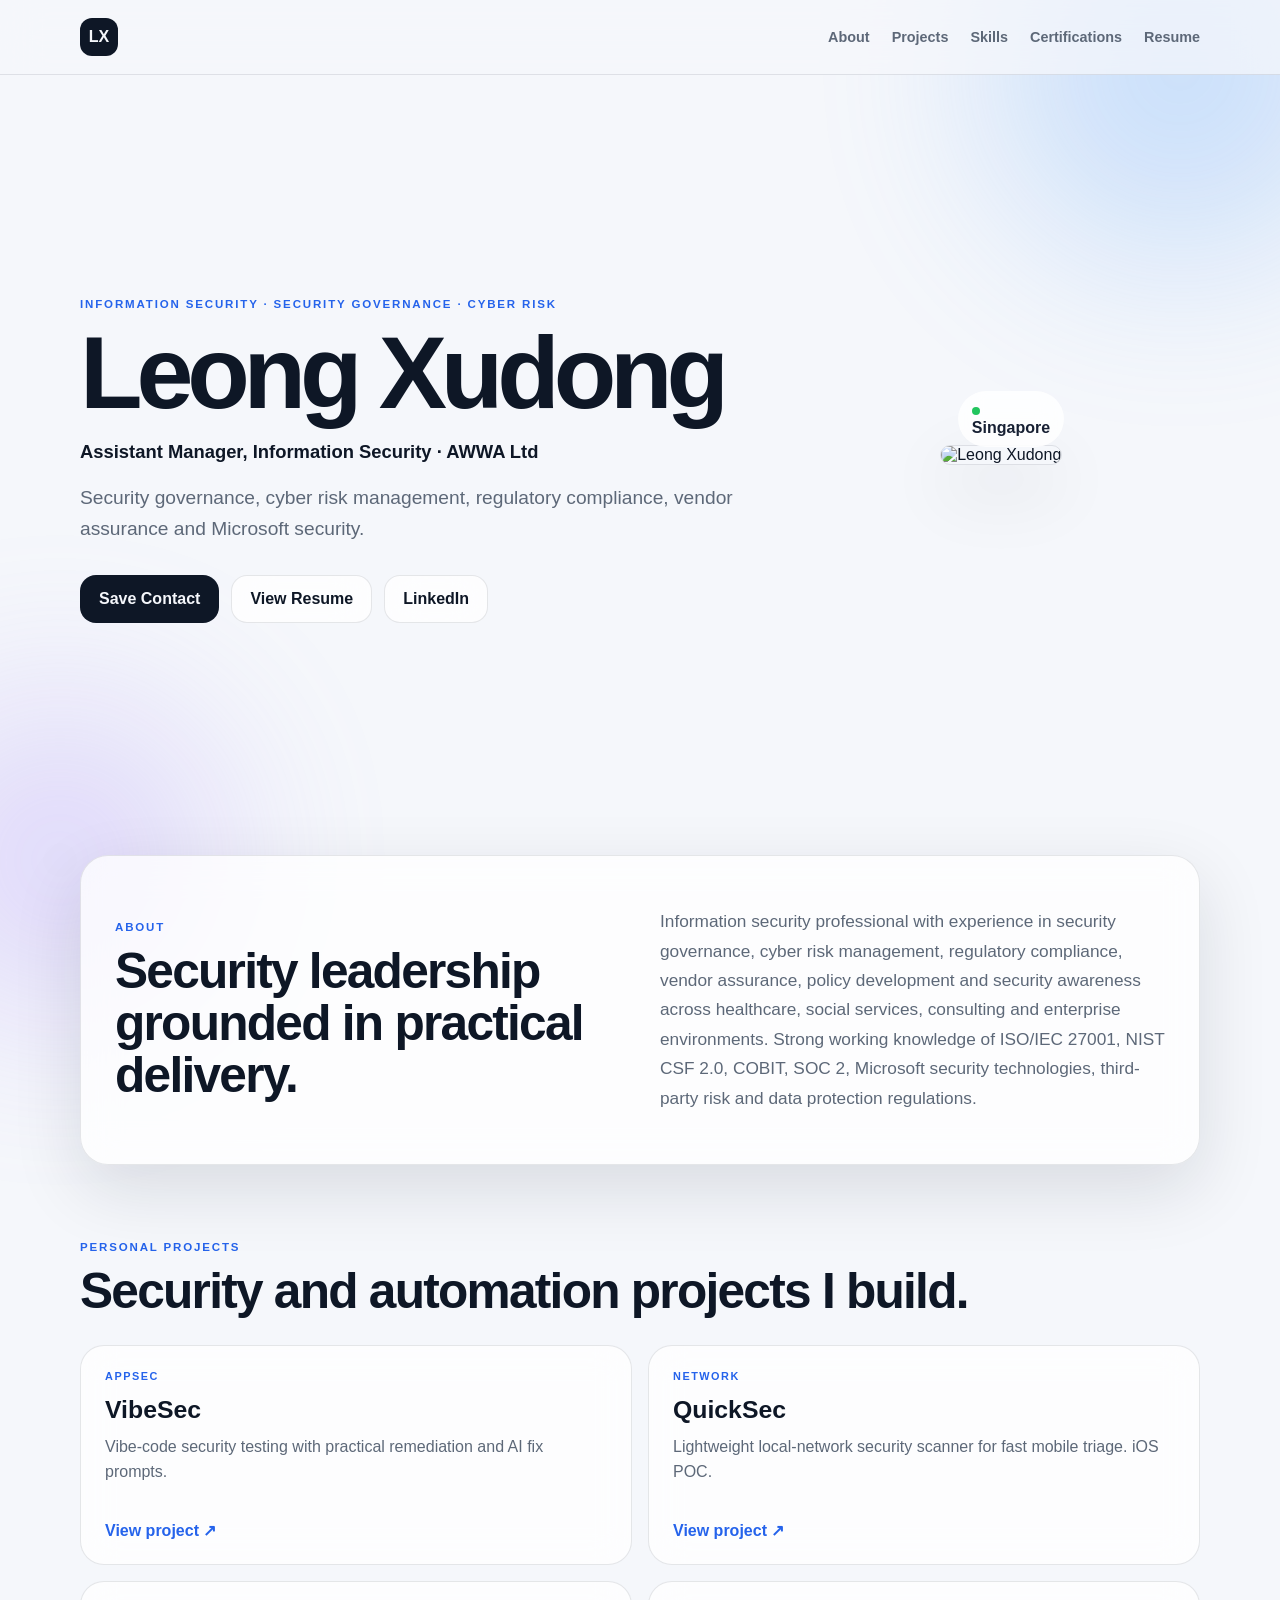
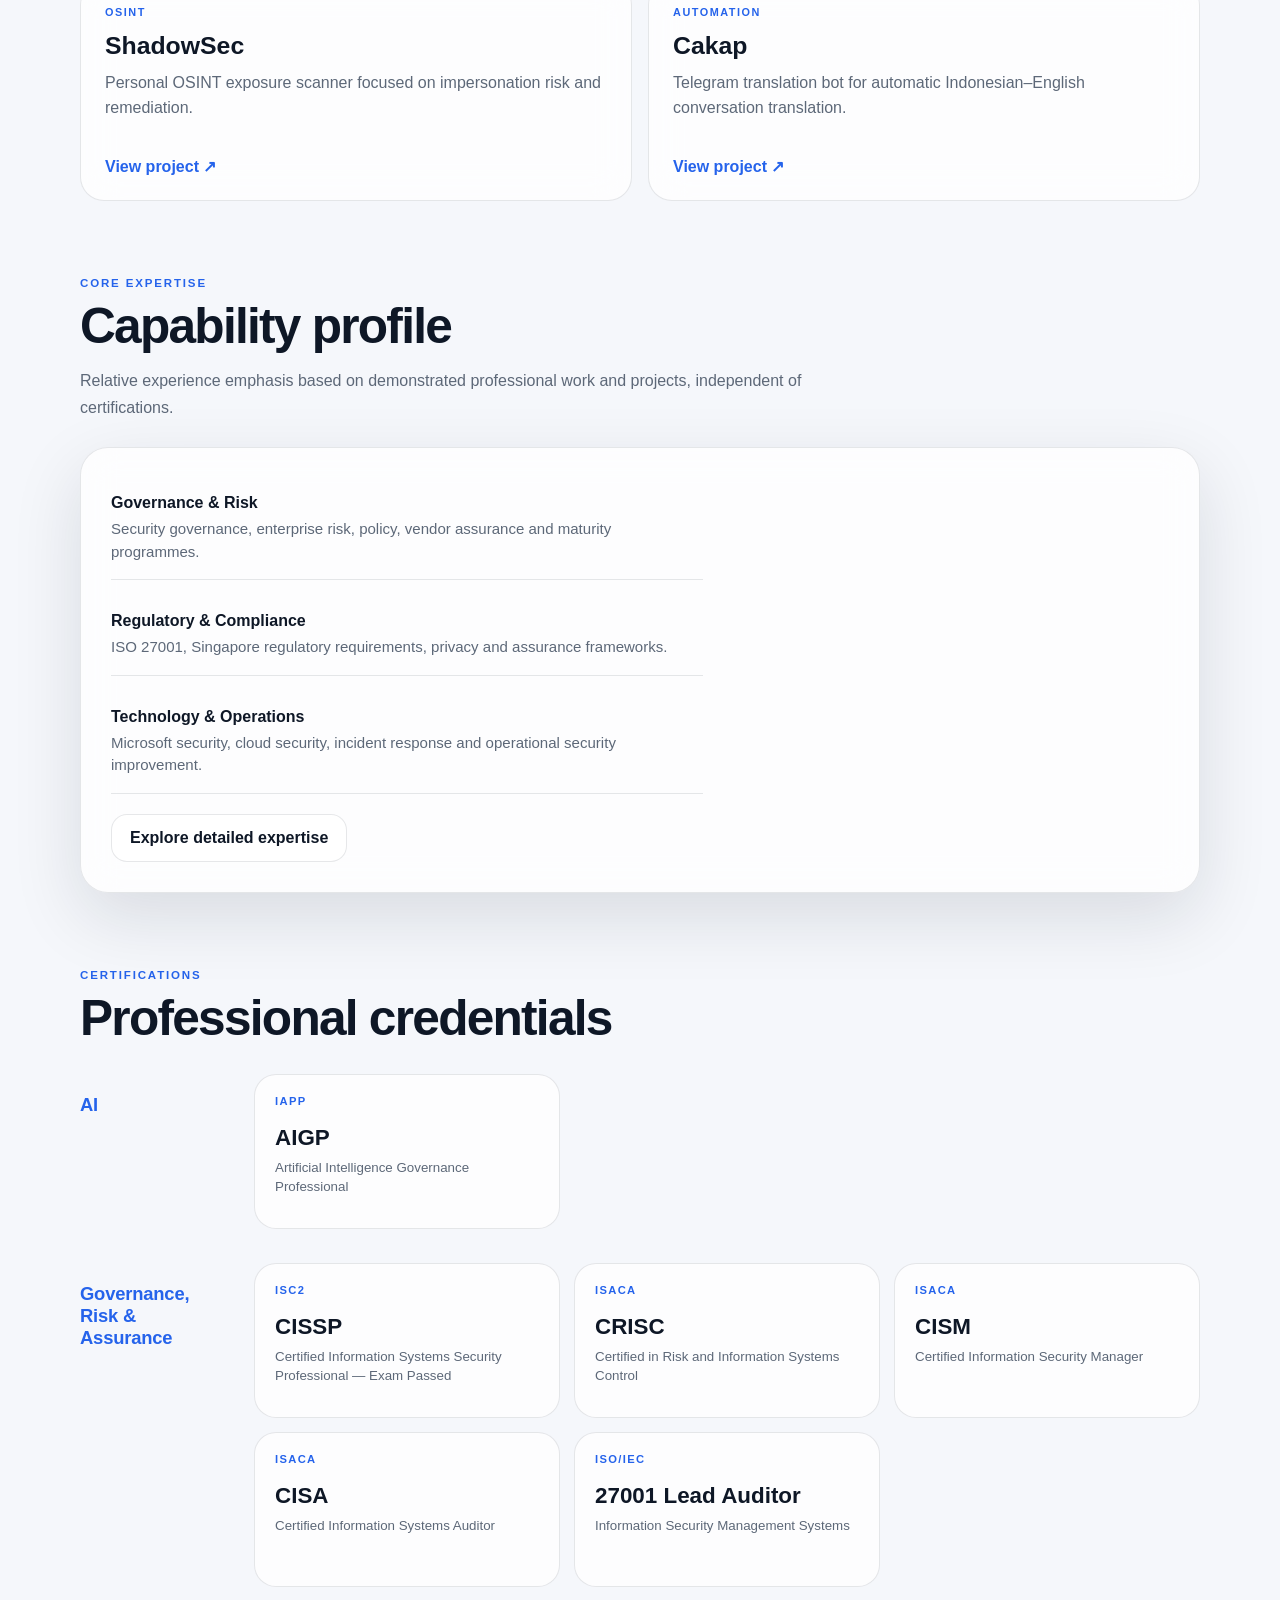
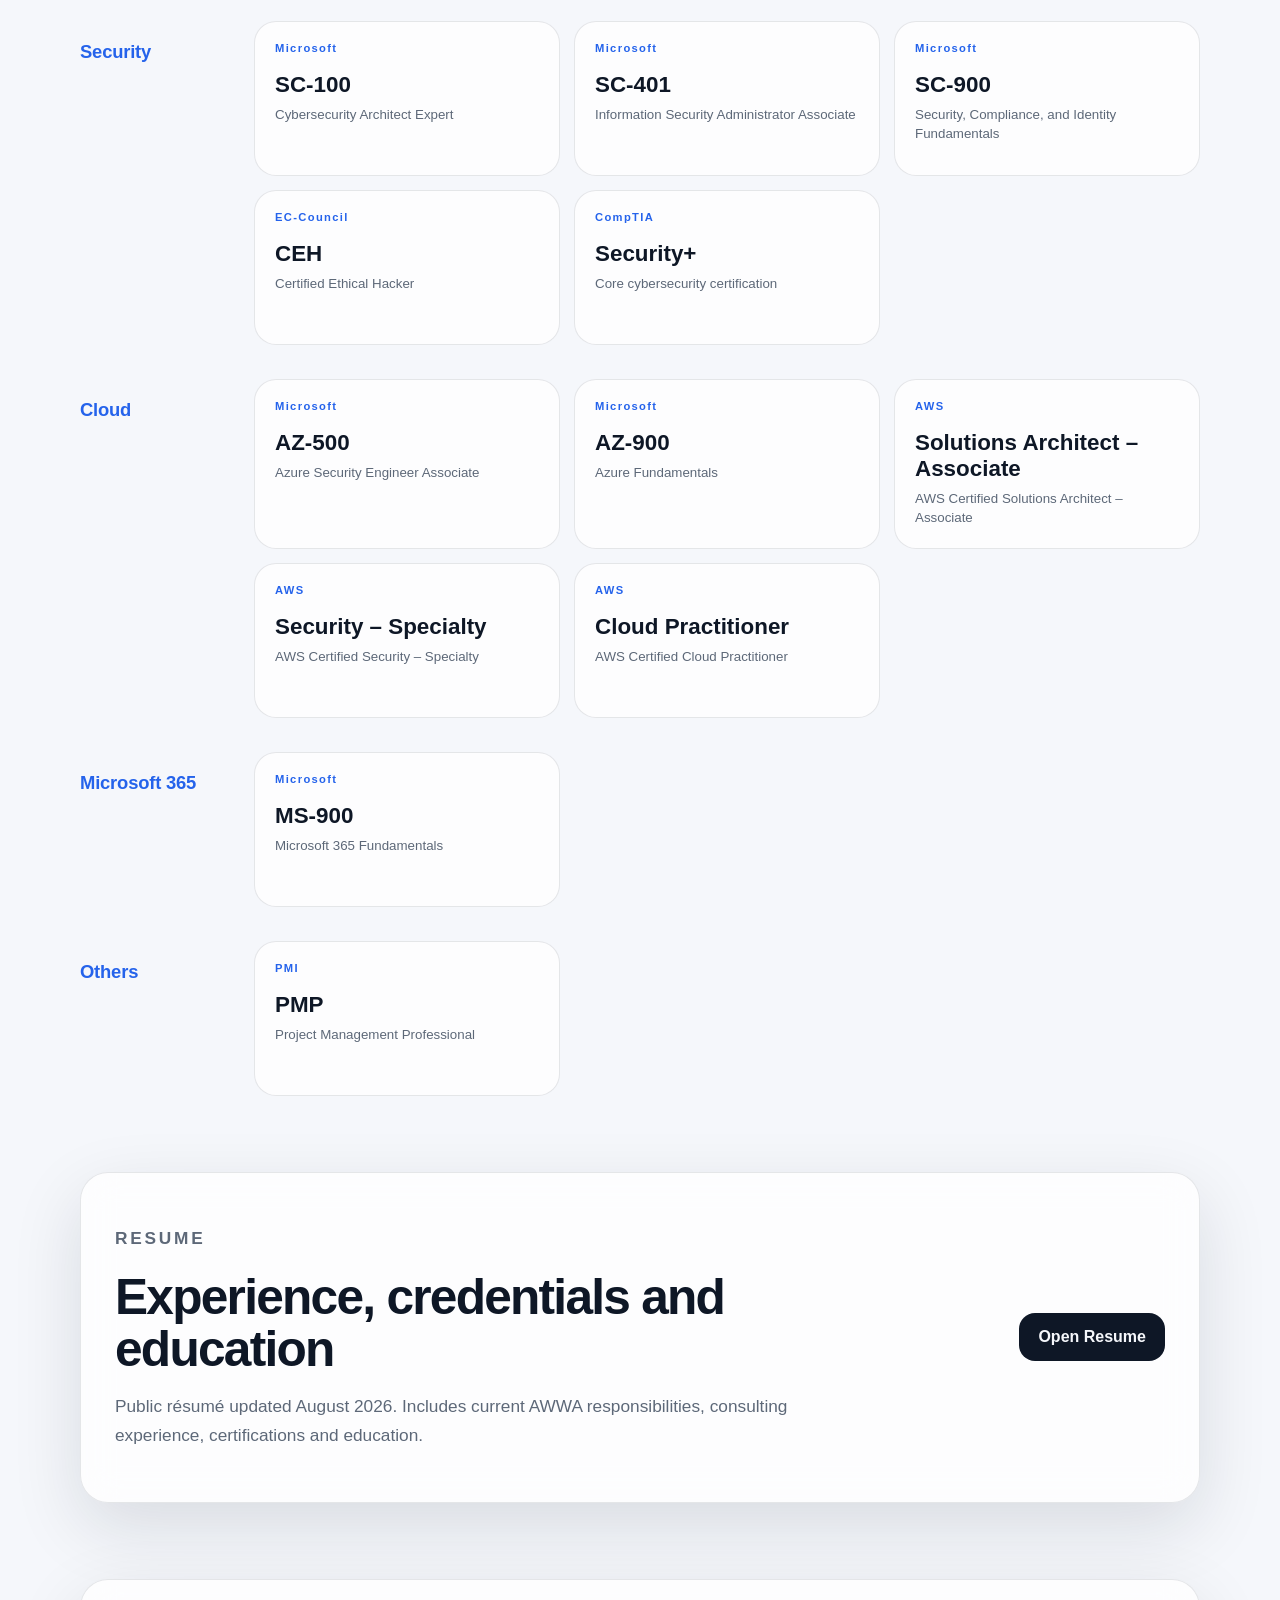
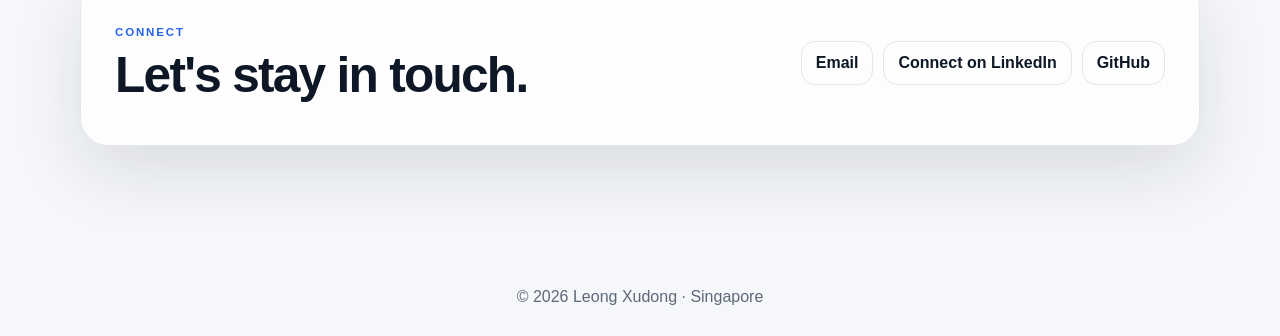
==== index.html @ 13e37d4b "Add CISSP exam passed to portfolio credentials" ====
<!doctype html>
<html lang="en">
<head>
  <meta charset="utf-8">
  <meta name="viewport" content="width=device-width, initial-scale=1">
  <meta name="description" content="Leong Xudong — Information Security, Security Governance, Cyber Risk and Regulatory Compliance.">
  <meta name="theme-color" content="#0b1220">
  <title>Leong Xudong | Information Security</title>
  <link rel="stylesheet" href="style.css">
</head>
<body>
  <div class="ambient one"></div><div class="ambient two"></div>
  <header class="topbar"><a class="brand" href="#top">LX</a><nav><a href="#about">About</a><a href="#projects">Projects</a><a href="#skills">Skills</a><a href="#certifications">Certifications</a><a href="#resume">Resume</a></nav></header>
  <main id="top">
    <section class="hero reveal"><div class="hero-copy"><p class="kicker">INFORMATION SECURITY · SECURITY GOVERNANCE · CYBER RISK</p><h1>Leong Xudong</h1><p class="role">Assistant Manager, Information Security · AWWA Ltd</p><p class="lead">Security governance, cyber risk management, regulatory compliance, vendor assurance and Microsoft security.</p><div class="actions"><a class="button primary" href="Xudong-Leong.vcf" download>Save Contact</a><a class="button" href="resume.html">View Resume</a><a class="button" href="https://www.linkedin.com/in/leong-xudong-a3047a219" target="_blank" rel="noopener">LinkedIn</a></div></div><div class="portrait-wrap"><img class="portrait" src="https://avatars.githubusercontent.com/u/53284782?v=4" alt="Leong Xudong"><div class="status"><span></span> Singapore</div></div></section>
    <section id="about" class="panel reveal"><div><p class="section-label">ABOUT</p><h2>Security leadership grounded in practical delivery.</h2></div><p>Information security professional with experience in security governance, cyber risk management, regulatory compliance, vendor assurance, policy development and security awareness across healthcare, social services, consulting and enterprise environments. Strong working knowledge of ISO/IEC 27001, NIST CSF 2.0, COBIT, SOC 2, Microsoft security technologies, third-party risk and data protection regulations.</p></section>
    <section id="projects" class="reveal"><p class="section-label">PERSONAL PROJECTS</p><h2>Security and automation projects I build.</h2><div class="project-grid"><a class="project-card" href="https://github.com/leongxudong/VibeSec" target="_blank" rel="noopener"><span class="project-tag">APPSEC</span><strong>VibeSec</strong><p>Vibe-code security testing with practical remediation and AI fix prompts.</p><span class="project-link">View project ↗</span></a><a class="project-card" href="https://github.com/leongxudong/QuickSec" target="_blank" rel="noopener"><span class="project-tag">NETWORK</span><strong>QuickSec</strong><p>Lightweight local-network security scanner for fast mobile triage. iOS POC.</p><span class="project-link">View project ↗</span></a><a class="project-card" href="https://github.com/leongxudong/ShadowSec" target="_blank" rel="noopener"><span class="project-tag">OSINT</span><strong>ShadowSec</strong><p>Personal OSINT exposure scanner focused on impersonation risk and remediation.</p><span class="project-link">View project ↗</span></a><a class="project-card" href="https://github.com/leongxudong/Cakap" target="_blank" rel="noopener"><span class="project-tag">AUTOMATION</span><strong>Cakap</strong><p>Telegram translation bot for automatic Indonesian–English conversation translation.</p><span class="project-link">View project ↗</span></a></div></section>
    <section id="skills" class="reveal skills-section"><p class="section-label">CORE EXPERTISE</p><h2>Capability profile</h2><p class="skills-note">Relative experience emphasis based on demonstrated professional work and projects, independent of certifications.</p><div class="radar-card"><div class="radar-summary"><div><strong>Governance &amp; Risk</strong><span>Security governance, enterprise risk, policy, vendor assurance and maturity programmes.</span></div><div><strong>Regulatory &amp; Compliance</strong><span>ISO 27001, Singapore regulatory requirements, privacy and assurance frameworks.</span></div><div><strong>Technology &amp; Operations</strong><span>Microsoft security, cloud security, incident response and operational security improvement.</span></div><a class="button" href="expertise.html">Explore detailed expertise</a></div></div></section>
    <section id="certifications" class="reveal"><p class="section-label">CERTIFICATIONS</p><h2>Professional credentials</h2><div class="cert-groups">
      <section class="cert-group"><h3>AI</h3><div class="cert-grid"><article><span class="issuer">IAPP</span><strong>AIGP</strong><small>Artificial Intelligence Governance Professional</small></article></div></section>
      <section class="cert-group"><h3>Governance, Risk &amp; Assurance</h3><div class="cert-grid"><article><span class="issuer">ISC2</span><strong>CISSP</strong><small>Certified Information Systems Security Professional — Exam Passed</small></article><article><span class="issuer">ISACA</span><strong>CRISC</strong><small>Certified in Risk and Information Systems Control</small></article><article><span class="issuer">ISACA</span><strong>CISM</strong><small>Certified Information Security Manager</small></article><article><span class="issuer">ISACA</span><strong>CISA</strong><small>Certified Information Systems Auditor</small></article><article><span class="issuer">ISO/IEC</span><strong>27001 Lead Auditor</strong><small>Information Security Management Systems</small></article></div></section>
      <section class="cert-group"><h3>Security</h3><div class="cert-grid"><article><span class="issuer">Microsoft</span><strong>SC-100</strong><small>Cybersecurity Architect Expert</small></article><article><span class="issuer">Microsoft</span><strong>SC-401</strong><small>Information Security Administrator Associate</small></article><article><span class="issuer">Microsoft</span><strong>SC-900</strong><small>Security, Compliance, and Identity Fundamentals</small></article><article><span class="issuer">EC-Council</span><strong>CEH</strong><small>Certified Ethical Hacker</small></article><article><span class="issuer">CompTIA</span><strong>Security+</strong><small>Core cybersecurity certification</small></article></div></section>
      <section class="cert-group"><h3>Cloud</h3><div class="cert-grid"><article><span class="issuer">Microsoft</span><strong>AZ-500</strong><small>Azure Security Engineer Associate</small></article><article><span class="issuer">Microsoft</span><strong>AZ-900</strong><small>Azure Fundamentals</small></article><article><span class="issuer">AWS</span><strong>Solutions Architect – Associate</strong><small>AWS Certified Solutions Architect – Associate</small></article><article><span class="issuer">AWS</span><strong>Security – Specialty</strong><small>AWS Certified Security – Specialty</small></article><article><span class="issuer">AWS</span><strong>Cloud Practitioner</strong><small>AWS Certified Cloud Practitioner</small></article></div></section>
      <section class="cert-group"><h3>Microsoft 365</h3><div class="cert-grid"><article><span class="issuer">Microsoft</span><strong>MS-900</strong><small>Microsoft 365 Fundamentals</small></article></div></section><section class="cert-group"><h3>Others</h3><div class="cert-grid"><article><span class="issuer">PMI</span><strong>PMP</strong><small>Project Management Professional</small></article></div></section>
    </div></section>
    <section id="resume" class="resume-card reveal"><div><p class="section-label">RESUME</p><h2>Experience, credentials and education</h2><p>Public résumé updated August 2026. Includes current AWWA responsibilities, consulting experience, certifications and education.</p></div><a class="button primary" href="resume.html">Open Resume</a></section>
    <section class="contact-strip reveal"><div><p class="section-label">CONNECT</p><h2>Let's stay in touch.</h2></div><div class="socials"><a href="mailto:leongxudong@outlook.com">Email</a><a href="https://www.linkedin.com/in/leong-xudong-a3047a219" target="_blank" rel="noopener">Connect on LinkedIn</a><a href="https://github.com/leongxudong" target="_blank" rel="noopener">GitHub</a></div></section>
  </main><footer>© 2026 Leong Xudong · Singapore</footer><script>const observer=new IntersectionObserver(entries=>entries.forEach(entry=>{if(entry.isIntersecting)entry.target.classList.add('show')}),{threshold:.12});document.querySelectorAll('.reveal').forEach(element=>observer.observe(element));</script>
</body></html>
---- style.css ----
*{box-sizing:border-box}html{scroll-behavior:smooth}
:root{--bg:#f5f7fb;--surface:rgba(255,255,255,.76);--text:#0e1726;--muted:#5d6878;--line:rgba(15,23,42,.1);--accent:#2563eb;--shadow:0 24px 70px rgba(15,23,42,.12);font-family:-apple-system,BlinkMacSystemFont,"SF Pro Display","Segoe UI",sans-serif}
@media(prefers-color-scheme:dark){:root{--bg:#080d16;--surface:rgba(17,24,39,.72);--text:#f8fafc;--muted:#a7b0bf;--line:rgba(255,255,255,.1);--accent:#60a5fa;--shadow:0 24px 70px rgba(0,0,0,.35)}}
body{margin:0;background:var(--bg);color:var(--text);overflow-x:hidden}.ambient{position:fixed;border-radius:50%;filter:blur(90px);opacity:.28;z-index:-1}.one{width:380px;height:380px;background:#60a5fa;top:-120px;right:-90px}.two{width:320px;height:320px;background:#a78bfa;bottom:-120px;left:-100px}
.topbar{position:sticky;top:0;z-index:10;display:flex;justify-content:space-between;align-items:center;padding:18px max(24px,calc((100vw - 1120px)/2));backdrop-filter:blur(20px);background:color-mix(in srgb,var(--bg) 72%,transparent);border-bottom:1px solid var(--line)}.brand{display:grid;place-items:center;width:38px;height:38px;border-radius:12px;background:var(--text);color:var(--bg);font-weight:800;text-decoration:none}.topbar nav{display:flex;gap:22px}.topbar nav a{color:var(--muted);text-decoration:none;font-size:.9rem;font-weight:650}
main{width:min(1120px,calc(100% - 36px));margin:auto;padding:56px 0 36px}.hero{min-height:72vh;display:grid;grid-template-columns:1.25fr .75fr;align-items:center;gap:60px}.kicker,.section-label{font-size:.72rem;letter-spacing:.16em;font-weight:800;color:var(--accent)}h1{font-size:clamp(3.4rem,8vw,7rem);line-height:.92;letter-spacing:-.06em;margin:16px 0 20px}h2{font-size:clamp(1.8rem,4vw,3.1rem);line-height:1.05;letter-spacing:-.035em;margin:10px 0}h3{font-size:1.15rem;letter-spacing:-.01em;margin:0}.role{font-size:1.15rem;font-weight:700}.lead{font-size:1.2rem;line-height:1.65;color:var(--muted);max-width:720px}.lead a{color:inherit;text-underline-offset:3px}
.actions{display:flex;flex-wrap:wrap;gap:12px;margin-top:30px}.button{display:inline-flex;align-items:center;justify-content:center;min-height:48px;padding:0 18px;border:1px solid var(--line);border-radius:16px;text-decoration:none;color:var(--text);font-weight:750;background:var(--surface);backdrop-filter:blur(18px);transition:.2s}.button:hover{transform:translateY(-2px);box-shadow:var(--shadow)}.button.primary{background:var(--text);color:var(--bg);border-color:transparent}
.portrait-wrap{position:relative;justify-self:center}.portrait{width:min(340px,70vw);aspect-ratio:1;border-radius:34px;object-fit:cover;box-shadow:var(--shadow);border:1px solid var(--line)}.status{position:absolute;left:18px;bottom:18px;padding:10px 14px;border-radius:999px;background:rgba(255,255,255,.82);color:#172033;font-weight:700;backdrop-filter:blur(12px)}.status span{display:inline-block;width:8px;height:8px;background:#22c55e;border-radius:50%;margin-right:7px}
.panel,.resume-card,.contact-strip{margin:76px 0;padding:34px;border:1px solid var(--line);border-radius:28px;background:var(--surface);backdrop-filter:blur(18px);box-shadow:var(--shadow)}.panel{display:grid;grid-template-columns:1fr 1fr;gap:40px;align-items:center}.panel>p,.resume-card p{color:var(--muted);font-size:1.08rem;line-height:1.7}.chips{display:flex;flex-wrap:wrap;gap:10px;margin-top:22px}.chips span,.chips a{padding:10px 14px;border:1px solid var(--line);border-radius:999px;background:var(--surface);font-weight:650}.chips a{color:var(--text);text-decoration:none;transition:.2s}.chips a:hover{transform:translateY(-2px);box-shadow:var(--shadow);border-color:color-mix(in srgb,var(--accent) 45%,var(--line))}
.project-grid{display:grid;grid-template-columns:repeat(2,minmax(0,1fr));gap:16px;margin:28px 0 76px}.project-card{display:flex;flex-direction:column;min-height:220px;padding:24px;border:1px solid var(--line);border-radius:24px;background:var(--surface);backdrop-filter:blur(18px);color:var(--text);text-decoration:none;transition:.2s}.project-card:hover{transform:translateY(-4px);box-shadow:var(--shadow);border-color:color-mix(in srgb,var(--accent) 45%,var(--line))}.project-card strong{font-size:1.55rem;margin-top:14px}.project-card p{color:var(--muted);line-height:1.6;margin:10px 0 22px}.project-tag{font-size:.68rem;letter-spacing:.14em;color:var(--accent);font-weight:800}.project-link{margin-top:auto;font-weight:750;color:var(--accent)}
.skills-section{margin-bottom:76px}.skills-note{max-width:760px;color:var(--muted);line-height:1.65}.radar-card{display:grid;grid-template-columns:minmax(0,1.15fr) minmax(280px,.85fr);gap:28px;align-items:center;margin-top:26px;padding:30px;border:1px solid var(--line);border-radius:28px;background:var(--surface);backdrop-filter:blur(18px);box-shadow:var(--shadow)}.skills-radar{width:100%;max-width:620px;justify-self:center;overflow:visible}.radar-grid polygon,.radar-grid line{fill:none;stroke:var(--line);stroke-width:1.2}.radar-area{fill:color-mix(in srgb,var(--accent) 24%,transparent);stroke:var(--accent);stroke-width:3}.radar-points circle{fill:var(--accent);stroke:var(--bg);stroke-width:2}.radar-labels text{fill:var(--text);font-size:13px;font-weight:750}.radar-summary{display:grid;gap:16px}.radar-summary>div{padding:16px 0;border-bottom:1px solid var(--line)}.radar-summary strong{display:block;font-size:1rem;margin-bottom:6px}.radar-summary span{display:block;color:var(--muted);line-height:1.5;font-size:.94rem}.radar-summary .button{justify-self:start;margin-top:4px}
.cert-groups{display:grid;gap:34px;margin-top:30px}.cert-group{display:grid;grid-template-columns:150px 1fr;gap:24px;align-items:start}.cert-group h3{padding-top:20px;color:var(--accent)}.cert-grid{display:grid;grid-template-columns:repeat(3,minmax(0,1fr));gap:14px}.cert-grid article{padding:20px;border:1px solid var(--line);border-radius:22px;background:var(--surface);min-height:155px;transition:.2s}.cert-grid article:hover{transform:translateY(-3px);box-shadow:var(--shadow)}.issuer{display:block;font-size:.7rem;letter-spacing:.12em;color:var(--accent);font-weight:800;margin-bottom:18px}.cert-grid strong{display:block;font-size:1.4rem}.cert-grid small{display:block;margin-top:8px;color:var(--muted);line-height:1.4}.cert-groups.compact{gap:20px}.cert-groups.compact .cert-group{grid-template-columns:150px 1fr;align-items:center}.cert-groups.compact .cert-group h3{padding-top:0}.cert-groups.compact .chips{margin-top:0}.supporting-credentials{margin-top:28px;color:var(--muted);line-height:1.7}
.resume-card,.contact-strip{display:flex;justify-content:space-between;align-items:center;gap:28px}.resume-card>div{max-width:720px}.socials{display:flex;gap:10px;flex-wrap:wrap}.socials a{color:var(--text);text-decoration:none;font-weight:750;padding:12px 14px;border:1px solid var(--line);border-radius:14px}li{margin:.65rem 0;line-height:1.55;color:var(--muted)}footer{text-align:center;color:var(--muted);padding:30px}.reveal{opacity:0;transform:translateY(22px);transition:opacity .7s ease,transform .7s ease}.reveal.show{opacity:1;transform:none}
.resume-page{width:min(920px,calc(100% - 32px));padding:48px 0}.resume-header,.resume-section{display:block}.resume-header h1{font-size:clamp(3rem,8vw,5.5rem)}.resume-page>section:not(.panel){margin:76px 0}.resume-section h2:not(:first-of-type){margin-top:34px}
.expertise-page{width:min(900px,calc(100% - 32px))}.expertise-page .resume-header h1{font-size:clamp(3rem,7vw,5rem)}.expertise-card{scroll-margin-top:90px;margin:28px 0;padding:30px;border:1px solid var(--line);border-radius:24px;background:var(--surface);backdrop-filter:blur(18px)}.expertise-card h2{font-size:clamp(1.6rem,3vw,2.3rem)}.expertise-card p{color:var(--muted);line-height:1.7}.expertise-card a{color:var(--accent);font-weight:700;text-underline-offset:3px}
@media(max-width:820px){.topbar nav{display:none}.hero{grid-template-columns:1fr;min-height:auto;padding-top:20px}.portrait-wrap{order:-1}.portrait{width:190px;border-radius:50%}.panel{grid-template-columns:1fr}.project-grid{grid-template-columns:1fr}.radar-card{grid-template-columns:1fr;padding:20px}.radar-summary{grid-template-columns:1fr}.cert-group,.cert-groups.compact .cert-group{grid-template-columns:1fr;gap:12px}.cert-group h3{padding-top:0}.cert-grid{grid-template-columns:repeat(2,minmax(0,1fr))}.resume-card,.contact-strip{align-items:flex-start;flex-direction:column}}
@media(max-width:520px){main{width:min(100% - 24px,1120px);padding-top:30px}h1{font-size:3.4rem}.project-card{min-height:190px}.skills-radar{margin:0 -5%;width:110%}.radar-labels text{font-size:12px}.cert-grid{grid-template-columns:1fr}.panel,.resume-card,.contact-strip{padding:24px;margin:50px 0}.actions{display:grid}.button{width:100%}.resume-header .lead{font-size:1rem}.resume-page>section:not(.panel){margin:50px 0}.expertise-card{padding:22px}}
@media(prefers-reduced-motion:reduce){*{scroll-behavior:auto}.reveal{opacity:1;transform:none;transition:none}}
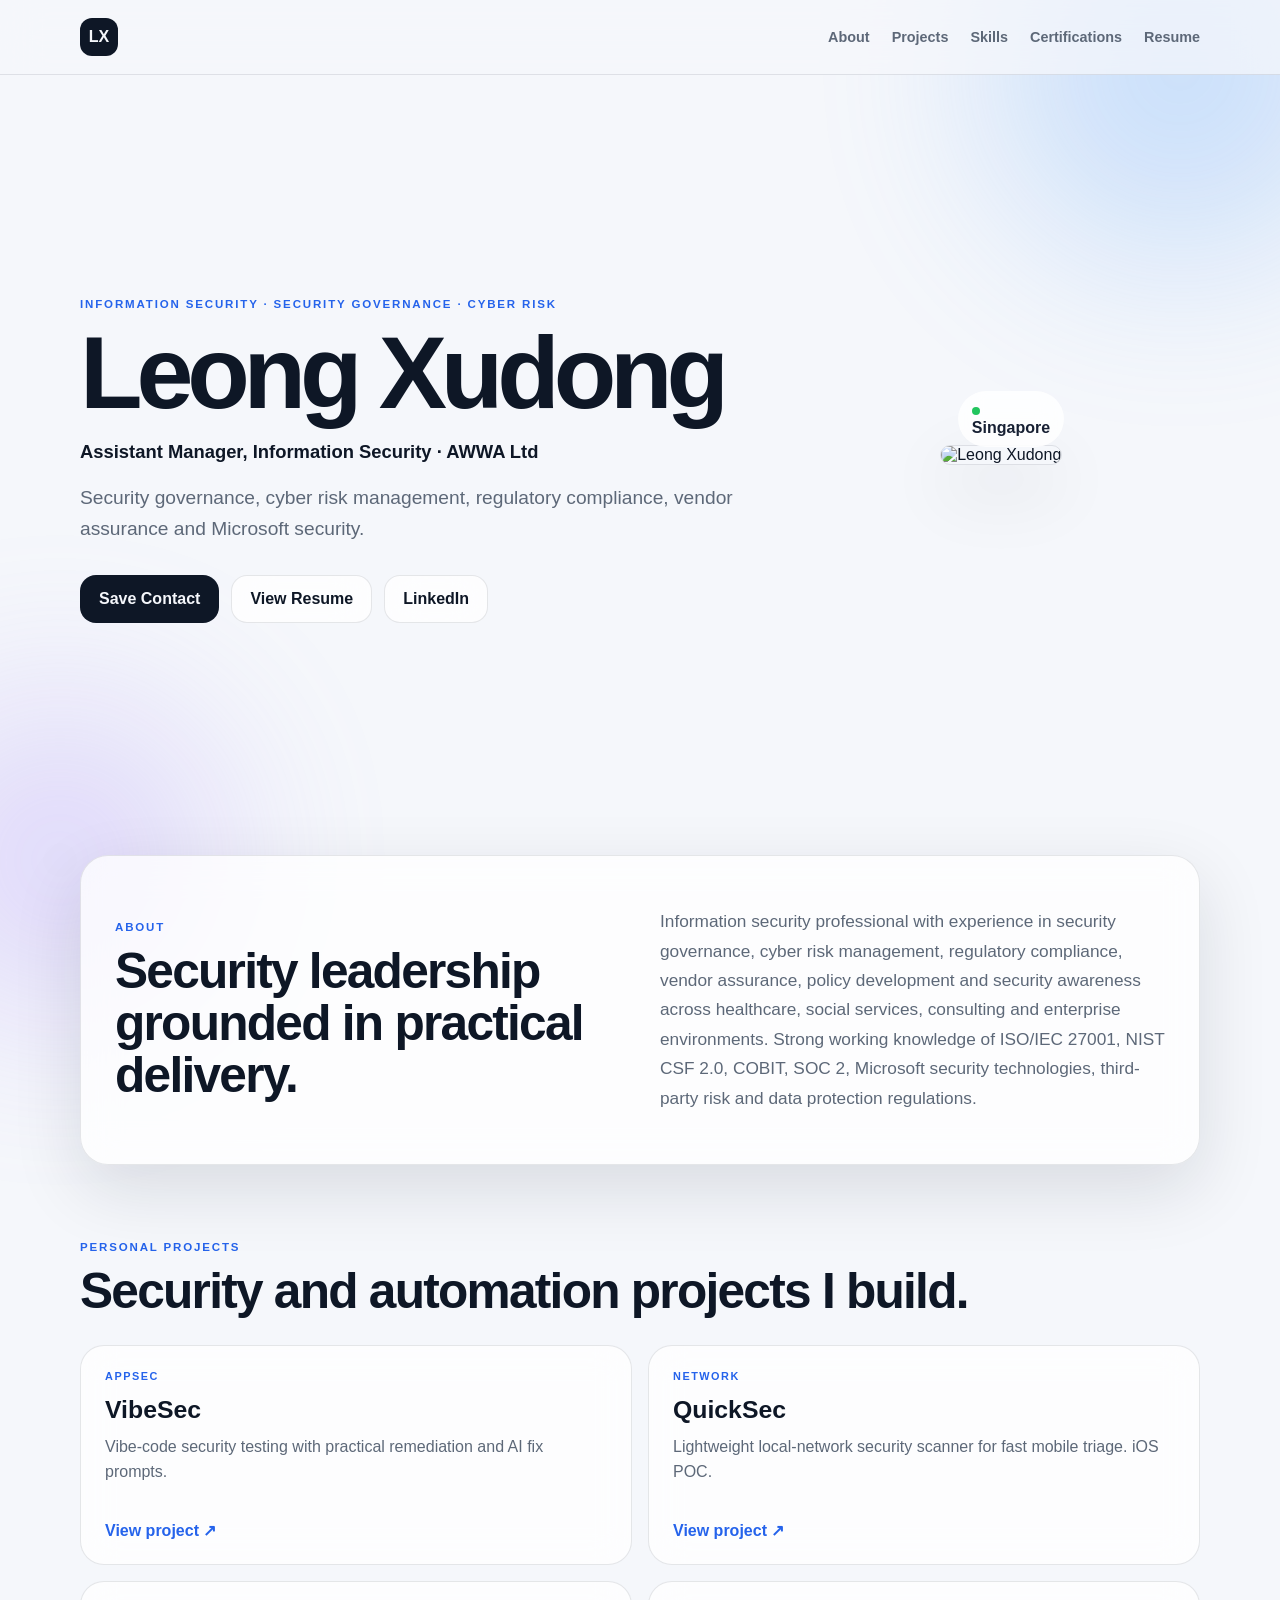
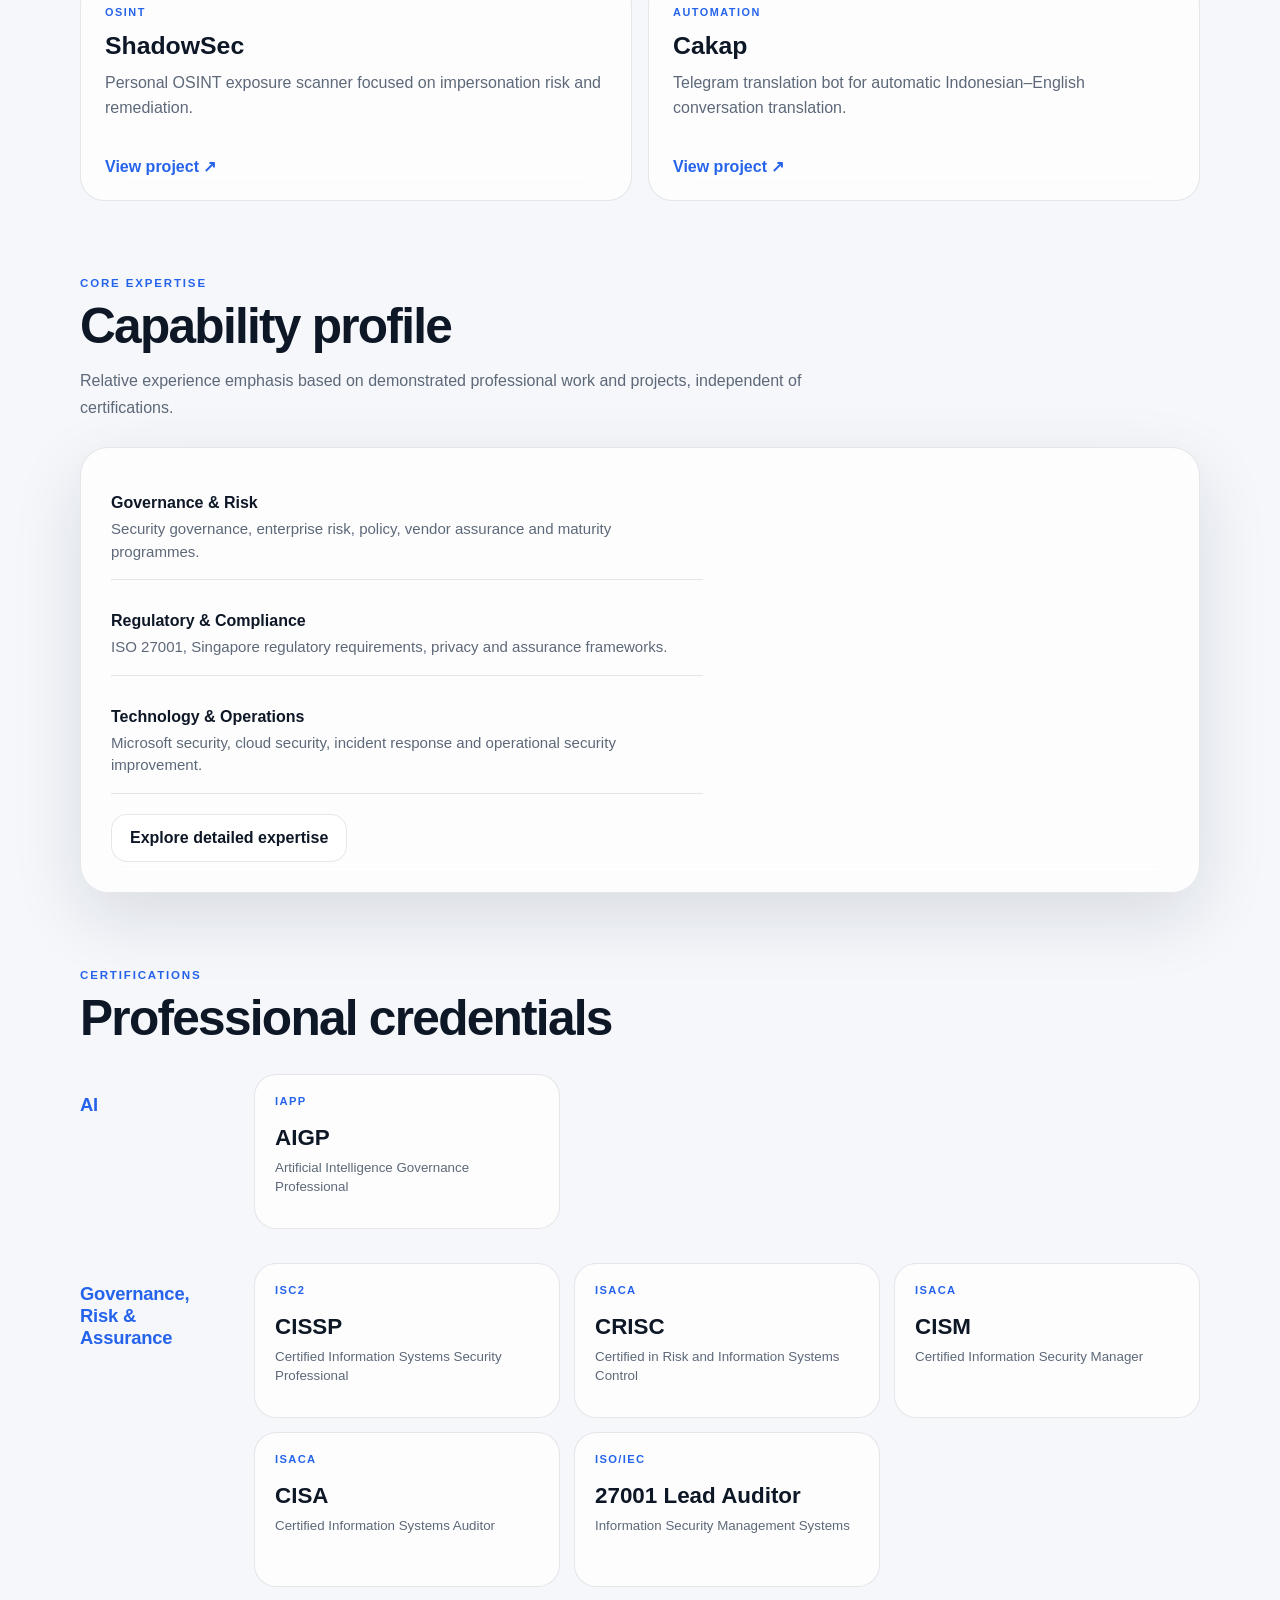
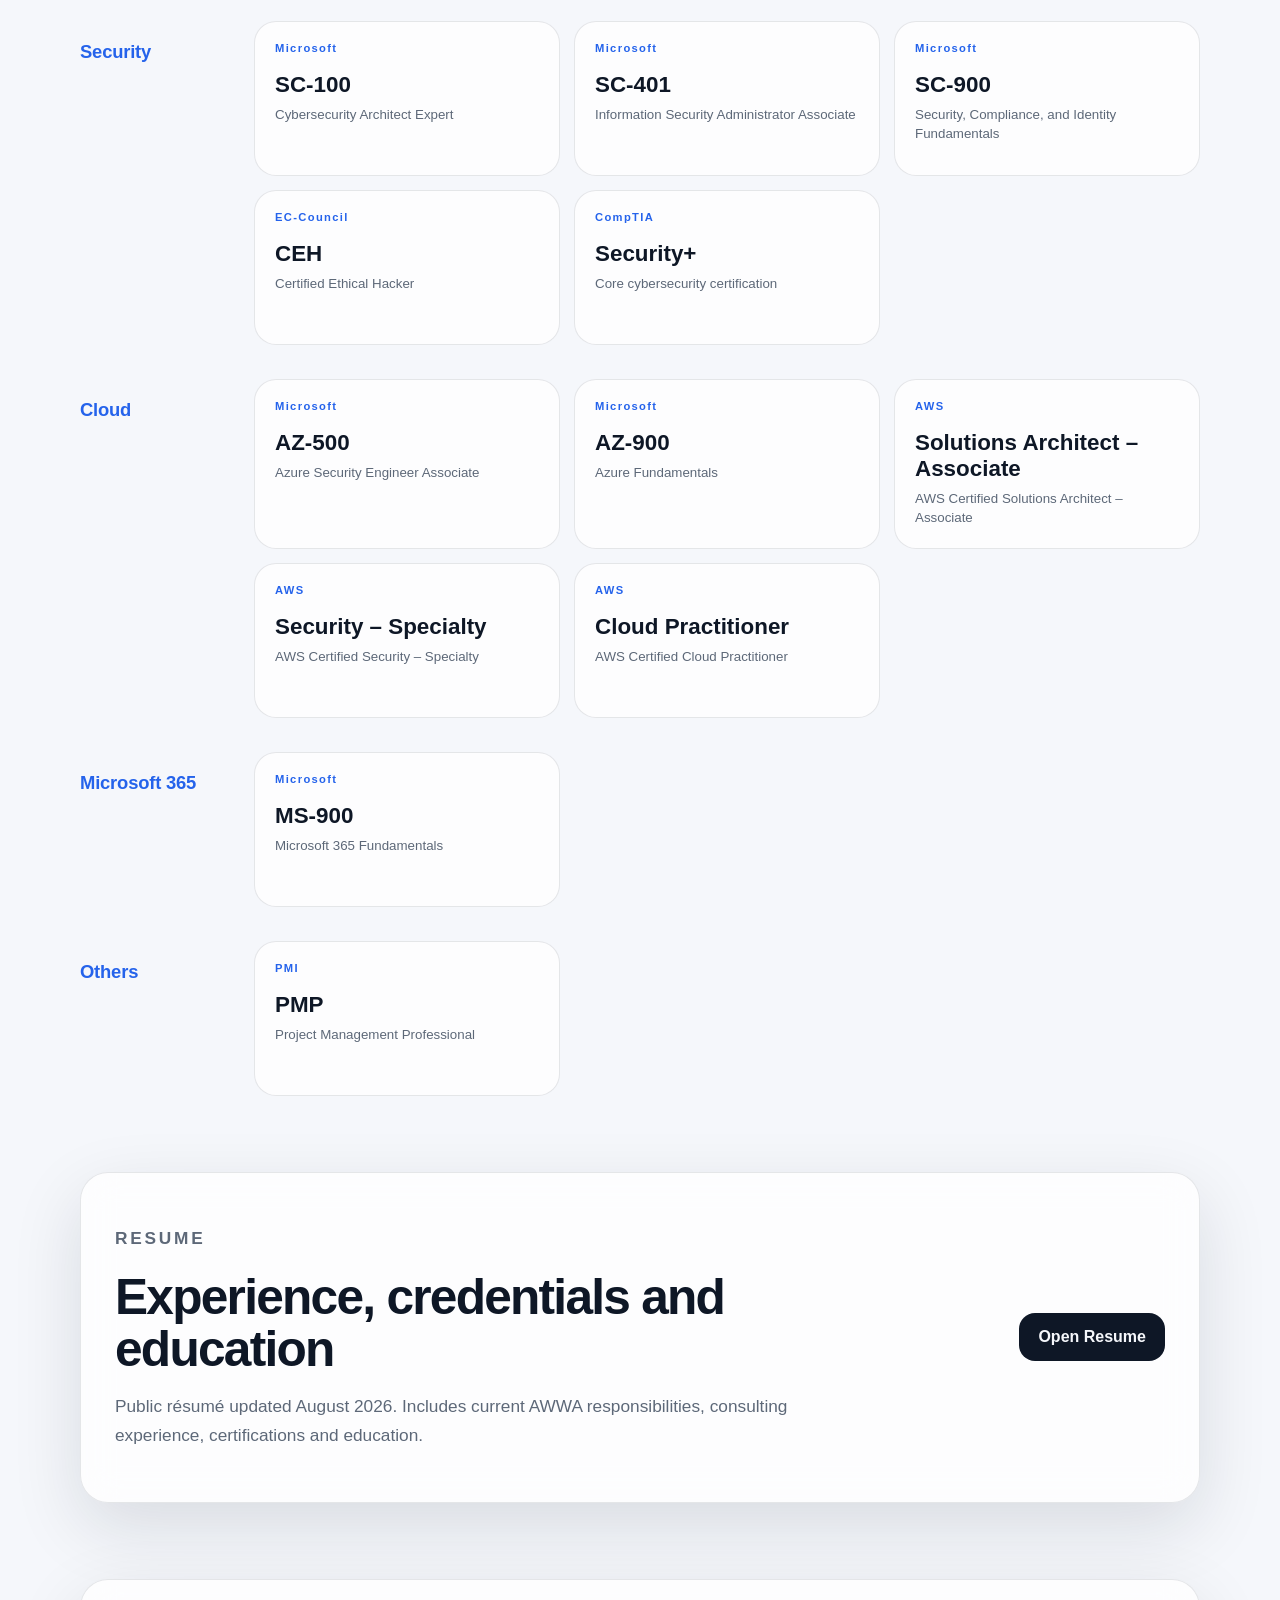
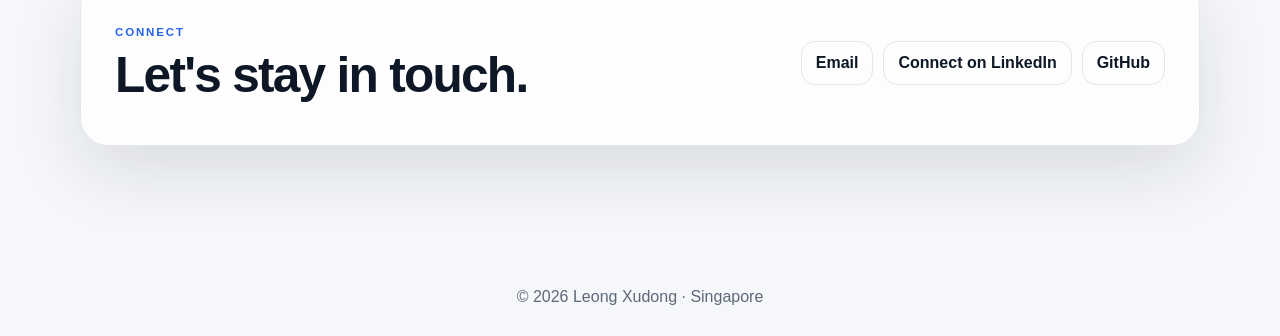
==== commit b94993b2: "List CISSP as certification" ====
--- a/index.html
+++ b/index.html
@@ -1,29 +1,10 @@
 <!doctype html>
 <html lang="en">
-<head>
-  <meta charset="utf-8">
-  <meta name="viewport" content="width=device-width, initial-scale=1">
-  <meta name="description" content="Leong Xudong — Information Security, Security Governance, Cyber Risk and Regulatory Compliance.">
-  <meta name="theme-color" content="#0b1220">
-  <title>Leong Xudong | Information Security</title>
-  <link rel="stylesheet" href="style.css">
-</head>
-<body>
-  <div class="ambient one"></div><div class="ambient two"></div>
-  <header class="topbar"><a class="brand" href="#top">LX</a><nav><a href="#about">About</a><a href="#projects">Projects</a><a href="#skills">Skills</a><a href="#certifications">Certifications</a><a href="#resume">Resume</a></nav></header>
-  <main id="top">
-    <section class="hero reveal"><div class="hero-copy"><p class="kicker">INFORMATION SECURITY · SECURITY GOVERNANCE · CYBER RISK</p><h1>Leong Xudong</h1><p class="role">Assistant Manager, Information Security · AWWA Ltd</p><p class="lead">Security governance, cyber risk management, regulatory compliance, vendor assurance and Microsoft security.</p><div class="actions"><a class="button primary" href="Xudong-Leong.vcf" download>Save Contact</a><a class="button" href="resume.html">View Resume</a><a class="button" href="https://www.linkedin.com/in/leong-xudong-a3047a219" target="_blank" rel="noopener">LinkedIn</a></div></div><div class="portrait-wrap"><img class="portrait" src="https://avatars.githubusercontent.com/u/53284782?v=4" alt="Leong Xudong"><div class="status"><span></span> Singapore</div></div></section>
-    <section id="about" class="panel reveal"><div><p class="section-label">ABOUT</p><h2>Security leadership grounded in practical delivery.</h2></div><p>Information security professional with experience in security governance, cyber risk management, regulatory compliance, vendor assurance, policy development and security awareness across healthcare, social services, consulting and enterprise environments. Strong working knowledge of ISO/IEC 27001, NIST CSF 2.0, COBIT, SOC 2, Microsoft security technologies, third-party risk and data protection regulations.</p></section>
-    <section id="projects" class="reveal"><p class="section-label">PERSONAL PROJECTS</p><h2>Security and automation projects I build.</h2><div class="project-grid"><a class="project-card" href="https://github.com/leongxudong/VibeSec" target="_blank" rel="noopener"><span class="project-tag">APPSEC</span><strong>VibeSec</strong><p>Vibe-code security testing with practical remediation and AI fix prompts.</p><span class="project-link">View project ↗</span></a><a class="project-card" href="https://github.com/leongxudong/QuickSec" target="_blank" rel="noopener"><span class="project-tag">NETWORK</span><strong>QuickSec</strong><p>Lightweight local-network security scanner for fast mobile triage. iOS POC.</p><span class="project-link">View project ↗</span></a><a class="project-card" href="https://github.com/leongxudong/ShadowSec" target="_blank" rel="noopener"><span class="project-tag">OSINT</span><strong>ShadowSec</strong><p>Personal OSINT exposure scanner focused on impersonation risk and remediation.</p><span class="project-link">View project ↗</span></a><a class="project-card" href="https://github.com/leongxudong/Cakap" target="_blank" rel="noopener"><span class="project-tag">AUTOMATION</span><strong>Cakap</strong><p>Telegram translation bot for automatic Indonesian–English conversation translation.</p><span class="project-link">View project ↗</span></a></div></section>
-    <section id="skills" class="reveal skills-section"><p class="section-label">CORE EXPERTISE</p><h2>Capability profile</h2><p class="skills-note">Relative experience emphasis based on demonstrated professional work and projects, independent of certifications.</p><div class="radar-card"><div class="radar-summary"><div><strong>Governance &amp; Risk</strong><span>Security governance, enterprise risk, policy, vendor assurance and maturity programmes.</span></div><div><strong>Regulatory &amp; Compliance</strong><span>ISO 27001, Singapore regulatory requirements, privacy and assurance frameworks.</span></div><div><strong>Technology &amp; Operations</strong><span>Microsoft security, cloud security, incident response and operational security improvement.</span></div><a class="button" href="expertise.html">Explore detailed expertise</a></div></div></section>
-    <section id="certifications" class="reveal"><p class="section-label">CERTIFICATIONS</p><h2>Professional credentials</h2><div class="cert-groups">
-      <section class="cert-group"><h3>AI</h3><div class="cert-grid"><article><span class="issuer">IAPP</span><strong>AIGP</strong><small>Artificial Intelligence Governance Professional</small></article></div></section>
-      <section class="cert-group"><h3>Governance, Risk &amp; Assurance</h3><div class="cert-grid"><article><span class="issuer">ISC2</span><strong>CISSP</strong><small>Certified Information Systems Security Professional — Exam Passed</small></article><article><span class="issuer">ISACA</span><strong>CRISC</strong><small>Certified in Risk and Information Systems Control</small></article><article><span class="issuer">ISACA</span><strong>CISM</strong><small>Certified Information Security Manager</small></article><article><span class="issuer">ISACA</span><strong>CISA</strong><small>Certified Information Systems Auditor</small></article><article><span class="issuer">ISO/IEC</span><strong>27001 Lead Auditor</strong><small>Information Security Management Systems</small></article></div></section>
-      <section class="cert-group"><h3>Security</h3><div class="cert-grid"><article><span class="issuer">Microsoft</span><strong>SC-100</strong><small>Cybersecurity Architect Expert</small></article><article><span class="issuer">Microsoft</span><strong>SC-401</strong><small>Information Security Administrator Associate</small></article><article><span class="issuer">Microsoft</span><strong>SC-900</strong><small>Security, Compliance, and Identity Fundamentals</small></article><article><span class="issuer">EC-Council</span><strong>CEH</strong><small>Certified Ethical Hacker</small></article><article><span class="issuer">CompTIA</span><strong>Security+</strong><small>Core cybersecurity certification</small></article></div></section>
-      <section class="cert-group"><h3>Cloud</h3><div class="cert-grid"><article><span class="issuer">Microsoft</span><strong>AZ-500</strong><small>Azure Security Engineer Associate</small></article><article><span class="issuer">Microsoft</span><strong>AZ-900</strong><small>Azure Fundamentals</small></article><article><span class="issuer">AWS</span><strong>Solutions Architect – Associate</strong><small>AWS Certified Solutions Architect – Associate</small></article><article><span class="issuer">AWS</span><strong>Security – Specialty</strong><small>AWS Certified Security – Specialty</small></article><article><span class="issuer">AWS</span><strong>Cloud Practitioner</strong><small>AWS Certified Cloud Practitioner</small></article></div></section>
-      <section class="cert-group"><h3>Microsoft 365</h3><div class="cert-grid"><article><span class="issuer">Microsoft</span><strong>MS-900</strong><small>Microsoft 365 Fundamentals</small></article></div></section><section class="cert-group"><h3>Others</h3><div class="cert-grid"><article><span class="issuer">PMI</span><strong>PMP</strong><small>Project Management Professional</small></article></div></section>
-    </div></section>
-    <section id="resume" class="resume-card reveal"><div><p class="section-label">RESUME</p><h2>Experience, credentials and education</h2><p>Public résumé updated August 2026. Includes current AWWA responsibilities, consulting experience, certifications and education.</p></div><a class="button primary" href="resume.html">Open Resume</a></section>
-    <section class="contact-strip reveal"><div><p class="section-label">CONNECT</p><h2>Let's stay in touch.</h2></div><div class="socials"><a href="mailto:leongxudong@outlook.com">Email</a><a href="https://www.linkedin.com/in/leong-xudong-a3047a219" target="_blank" rel="noopener">Connect on LinkedIn</a><a href="https://github.com/leongxudong" target="_blank" rel="noopener">GitHub</a></div></section>
-  </main><footer>© 2026 Leong Xudong · Singapore</footer><script>const observer=new IntersectionObserver(entries=>entries.forEach(entry=>{if(entry.isIntersecting)entry.target.classList.add('show')}),{threshold:.12});document.querySelectorAll('.reveal').forEach(element=>observer.observe(element));</script>
-</body></html>+<head><meta charset="utf-8"><meta name="viewport" content="width=device-width, initial-scale=1"><meta name="description" content="Leong Xudong — Information Security, Security Governance, Cyber Risk and Regulatory Compliance."><meta name="theme-color" content="#0b1220"><title>Leong Xudong | Information Security</title><link rel="stylesheet" href="style.css"></head>
+<body><div class="ambient one"></div><div class="ambient two"></div><header class="topbar"><a class="brand" href="#top">LX</a><nav><a href="#about">About</a><a href="#projects">Projects</a><a href="#skills">Skills</a><a href="#certifications">Certifications</a><a href="#resume">Resume</a></nav></header><main id="top">
+<section class="hero reveal"><div class="hero-copy"><p class="kicker">INFORMATION SECURITY · SECURITY GOVERNANCE · CYBER RISK</p><h1>Leong Xudong</h1><p class="role">Assistant Manager, Information Security · AWWA Ltd</p><p class="lead">Security governance, cyber risk management, regulatory compliance, vendor assurance and Microsoft security.</p><div class="actions"><a class="button primary" href="Xudong-Leong.vcf" download>Save Contact</a><a class="button" href="resume.html">View Resume</a><a class="button" href="https://www.linkedin.com/in/leong-xudong-a3047a219" target="_blank" rel="noopener">LinkedIn</a></div></div><div class="portrait-wrap"><img class="portrait" src="https://avatars.githubusercontent.com/u/53284782?v=4" alt="Leong Xudong"><div class="status"><span></span> Singapore</div></div></section>
+<section id="about" class="panel reveal"><div><p class="section-label">ABOUT</p><h2>Security leadership grounded in practical delivery.</h2></div><p>Information security professional with experience in security governance, cyber risk management, regulatory compliance, vendor assurance, policy development and security awareness across healthcare, social services, consulting and enterprise environments. Strong working knowledge of ISO/IEC 27001, NIST CSF 2.0, COBIT, SOC 2, Microsoft security technologies, third-party risk and data protection regulations.</p></section>
+<section id="projects" class="reveal"><p class="section-label">PERSONAL PROJECTS</p><h2>Security and automation projects I build.</h2><div class="project-grid"><a class="project-card" href="https://github.com/leongxudong/VibeSec" target="_blank" rel="noopener"><span class="project-tag">APPSEC</span><strong>VibeSec</strong><p>Vibe-code security testing with practical remediation and AI fix prompts.</p><span class="project-link">View project ↗</span></a><a class="project-card" href="https://github.com/leongxudong/QuickSec" target="_blank" rel="noopener"><span class="project-tag">NETWORK</span><strong>QuickSec</strong><p>Lightweight local-network security scanner for fast mobile triage. iOS POC.</p><span class="project-link">View project ↗</span></a><a class="project-card" href="https://github.com/leongxudong/ShadowSec" target="_blank" rel="noopener"><span class="project-tag">OSINT</span><strong>ShadowSec</strong><p>Personal OSINT exposure scanner focused on impersonation risk and remediation.</p><span class="project-link">View project ↗</span></a><a class="project-card" href="https://github.com/leongxudong/Cakap" target="_blank" rel="noopener"><span class="project-tag">AUTOMATION</span><strong>Cakap</strong><p>Telegram translation bot for automatic Indonesian–English conversation translation.</p><span class="project-link">View project ↗</span></a></div></section>
+<section id="skills" class="reveal skills-section"><p class="section-label">CORE EXPERTISE</p><h2>Capability profile</h2><p class="skills-note">Relative experience emphasis based on demonstrated professional work and projects, independent of certifications.</p><div class="radar-card"><div class="radar-summary"><div><strong>Governance &amp; Risk</strong><span>Security governance, enterprise risk, policy, vendor assurance and maturity programmes.</span></div><div><strong>Regulatory &amp; Compliance</strong><span>ISO 27001, Singapore regulatory requirements, privacy and assurance frameworks.</span></div><div><strong>Technology &amp; Operations</strong><span>Microsoft security, cloud security, incident response and operational security improvement.</span></div><a class="button" href="expertise.html">Explore detailed expertise</a></div></div></section>
+<section id="certifications" class="reveal"><p class="section-label">CERTIFICATIONS</p><h2>Professional credentials</h2><div class="cert-groups"><section class="cert-group"><h3>AI</h3><div class="cert-grid"><article><span class="issuer">IAPP</span><strong>AIGP</strong><small>Artificial Intelligence Governance Professional</small></article></div></section><section class="cert-group"><h3>Governance, Risk &amp; Assurance</h3><div class="cert-grid"><article><span class="issuer">ISC2</span><strong>CISSP</strong><small>Certified Information Systems Security Professional</small></article><article><span class="issuer">ISACA</span><strong>CRISC</strong><small>Certified in Risk and Information Systems Control</small></article><article><span class="issuer">ISACA</span><strong>CISM</strong><small>Certified Information Security Manager</small></article><article><span class="issuer">ISACA</span><strong>CISA</strong><small>Certified Information Systems Auditor</small></article><article><span class="issuer">ISO/IEC</span><strong>27001 Lead Auditor</strong><small>Information Security Management Systems</small></article></div></section><section class="cert-group"><h3>Security</h3><div class="cert-grid"><article><span class="issuer">Microsoft</span><strong>SC-100</strong><small>Cybersecurity Architect Expert</small></article><article><span class="issuer">Microsoft</span><strong>SC-401</strong><small>Information Security Administrator Associate</small></article><article><span class="issuer">Microsoft</span><strong>SC-900</strong><small>Security, Compliance, and Identity Fundamentals</small></article><article><span class="issuer">EC-Council</span><strong>CEH</strong><small>Certified Ethical Hacker</small></article><article><span class="issuer">CompTIA</span><strong>Security+</strong><small>Core cybersecurity certification</small></article></div></section><section class="cert-group"><h3>Cloud</h3><div class="cert-grid"><article><span class="issuer">Microsoft</span><strong>AZ-500</strong><small>Azure Security Engineer Associate</small></article><article><span class="issuer">Microsoft</span><strong>AZ-900</strong><small>Azure Fundamentals</small></article><article><span class="issuer">AWS</span><strong>Solutions Architect – Associate</strong><small>AWS Certified Solutions Architect – Associate</small></article><article><span class="issuer">AWS</span><strong>Security – Specialty</strong><small>AWS Certified Security – Specialty</small></article><article><span class="issuer">AWS</span><strong>Cloud Practitioner</strong><small>AWS Certified Cloud Practitioner</small></article></div></section><section class="cert-group"><h3>Microsoft 365</h3><div class="cert-grid"><article><span class="issuer">Microsoft</span><strong>MS-900</strong><small>Microsoft 365 Fundamentals</small></article></div></section><section class="cert-group"><h3>Others</h3><div class="cert-grid"><article><span class="issuer">PMI</span><strong>PMP</strong><small>Project Management Professional</small></article></div></section></div></section>
+<section id="resume" class="resume-card reveal"><div><p class="section-label">RESUME</p><h2>Experience, credentials and education</h2><p>Public résumé updated August 2026. Includes current AWWA responsibilities, consulting experience, certifications and education.</p></div><a class="button primary" href="resume.html">Open Resume</a></section><section class="contact-strip reveal"><div><p class="section-label">CONNECT</p><h2>Let's stay in touch.</h2></div><div class="socials"><a href="mailto:leongxudong@outlook.com">Email</a><a href="https://www.linkedin.com/in/leong-xudong-a3047a219" target="_blank" rel="noopener">Connect on LinkedIn</a><a href="https://github.com/leongxudong" target="_blank" rel="noopener">GitHub</a></div></section></main><footer>© 2026 Leong Xudong · Singapore</footer><script>const observer=new IntersectionObserver(entries=>entries.forEach(entry=>{if(entry.isIntersecting)entry.target.classList.add('show')}),{threshold:.12});document.querySelectorAll('.reveal').forEach(element=>observer.observe(element));</script></body></html>
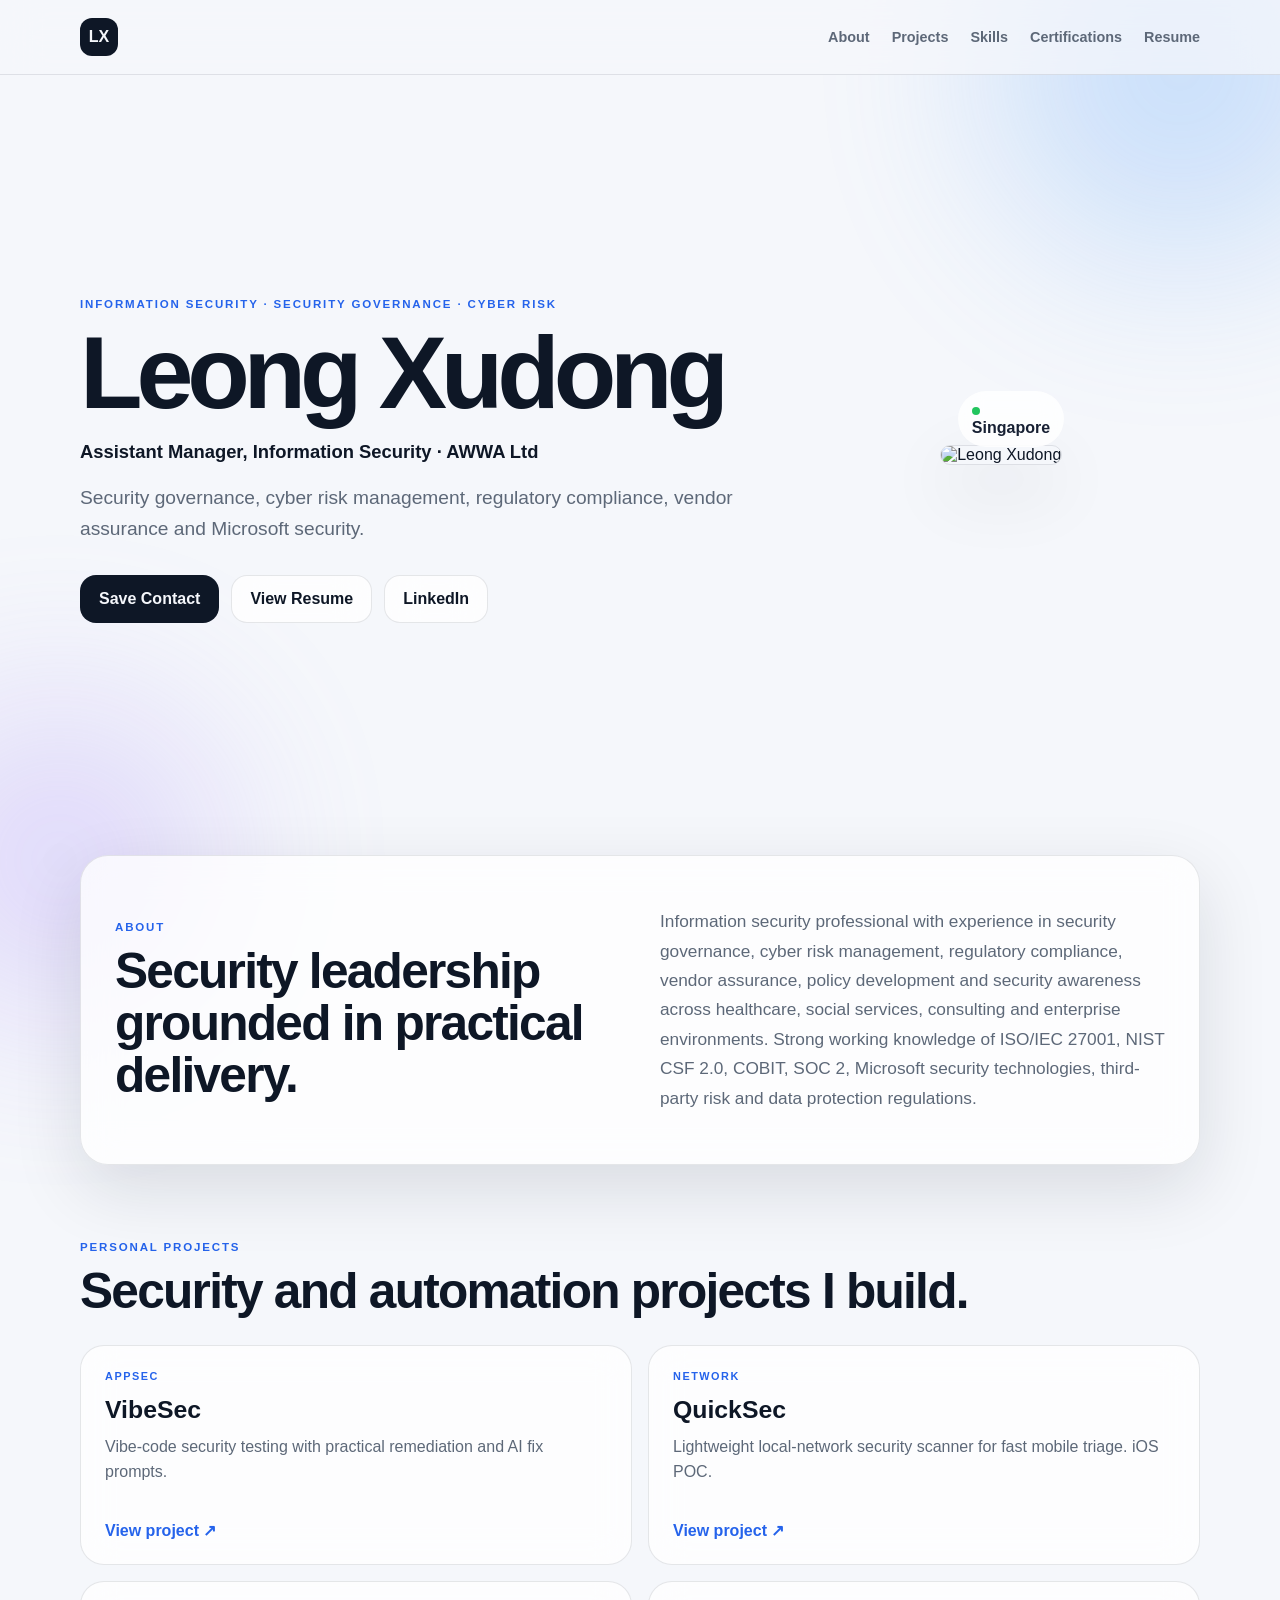
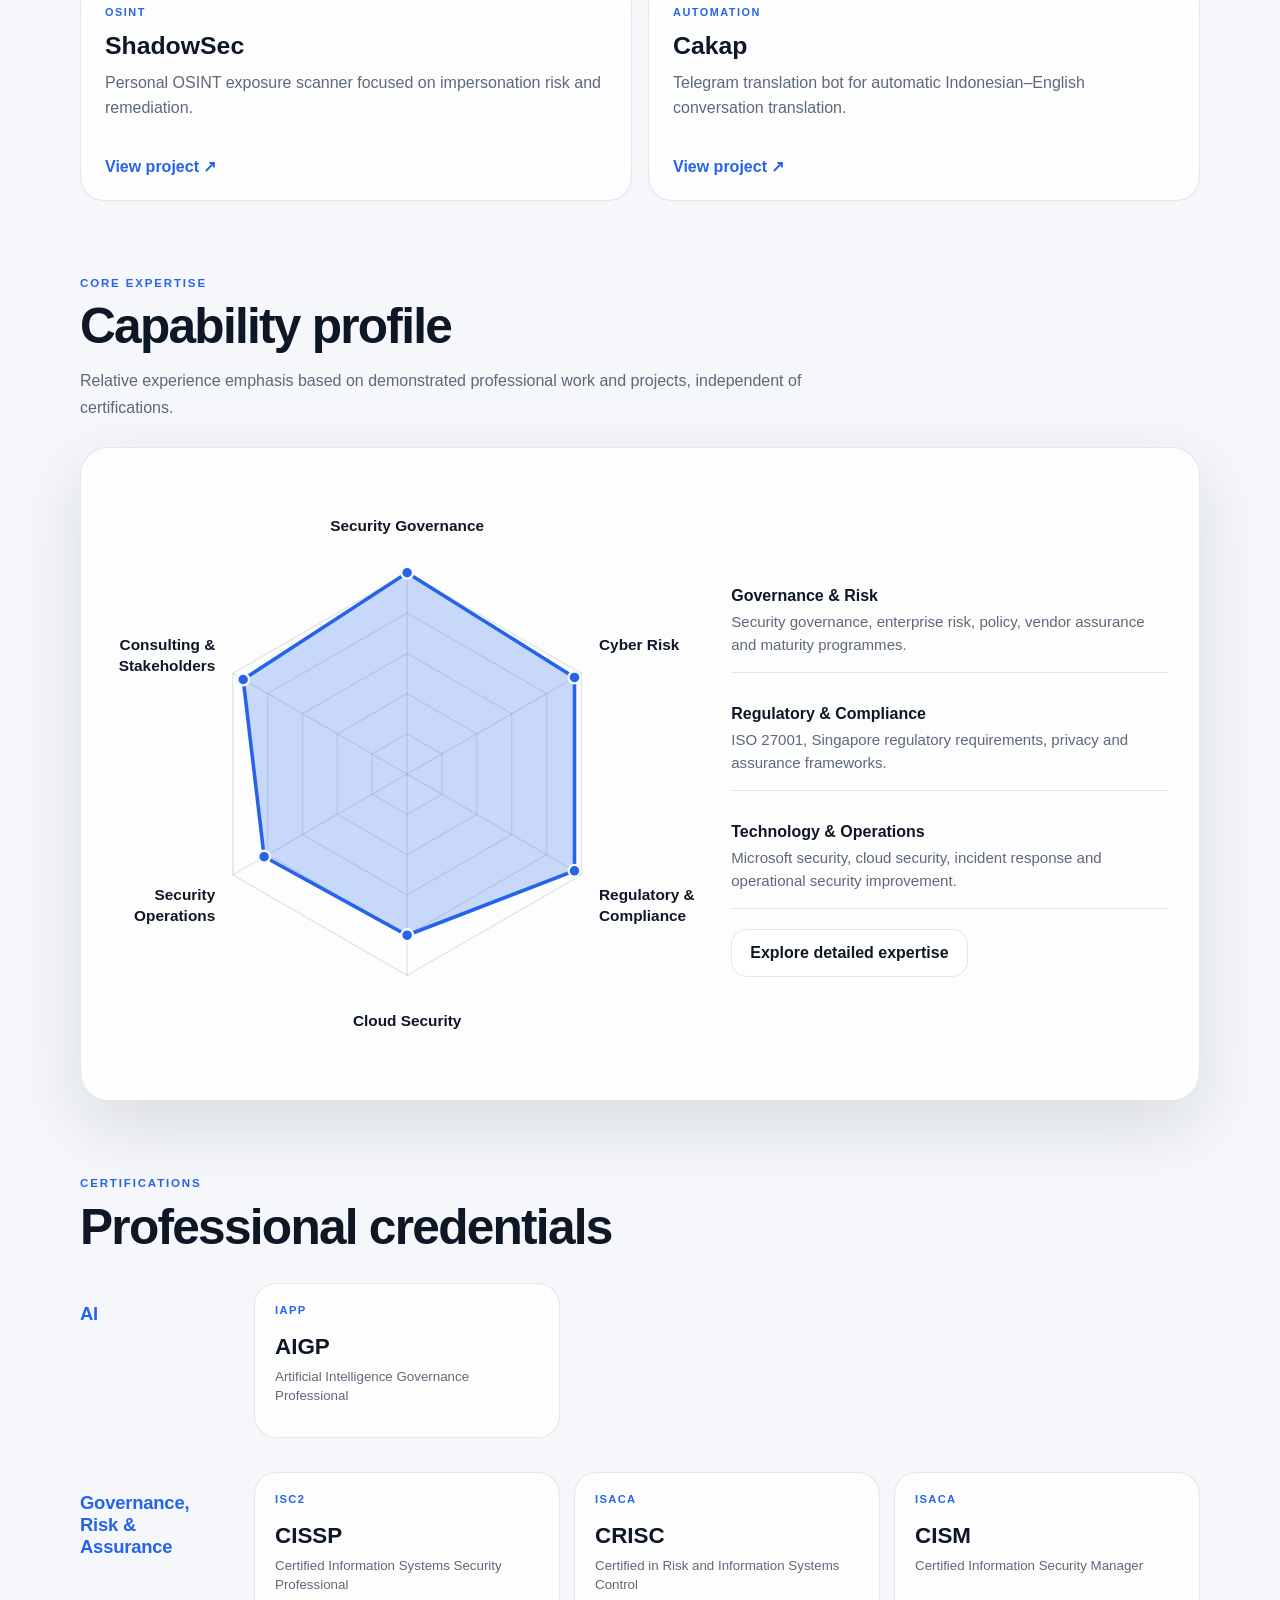
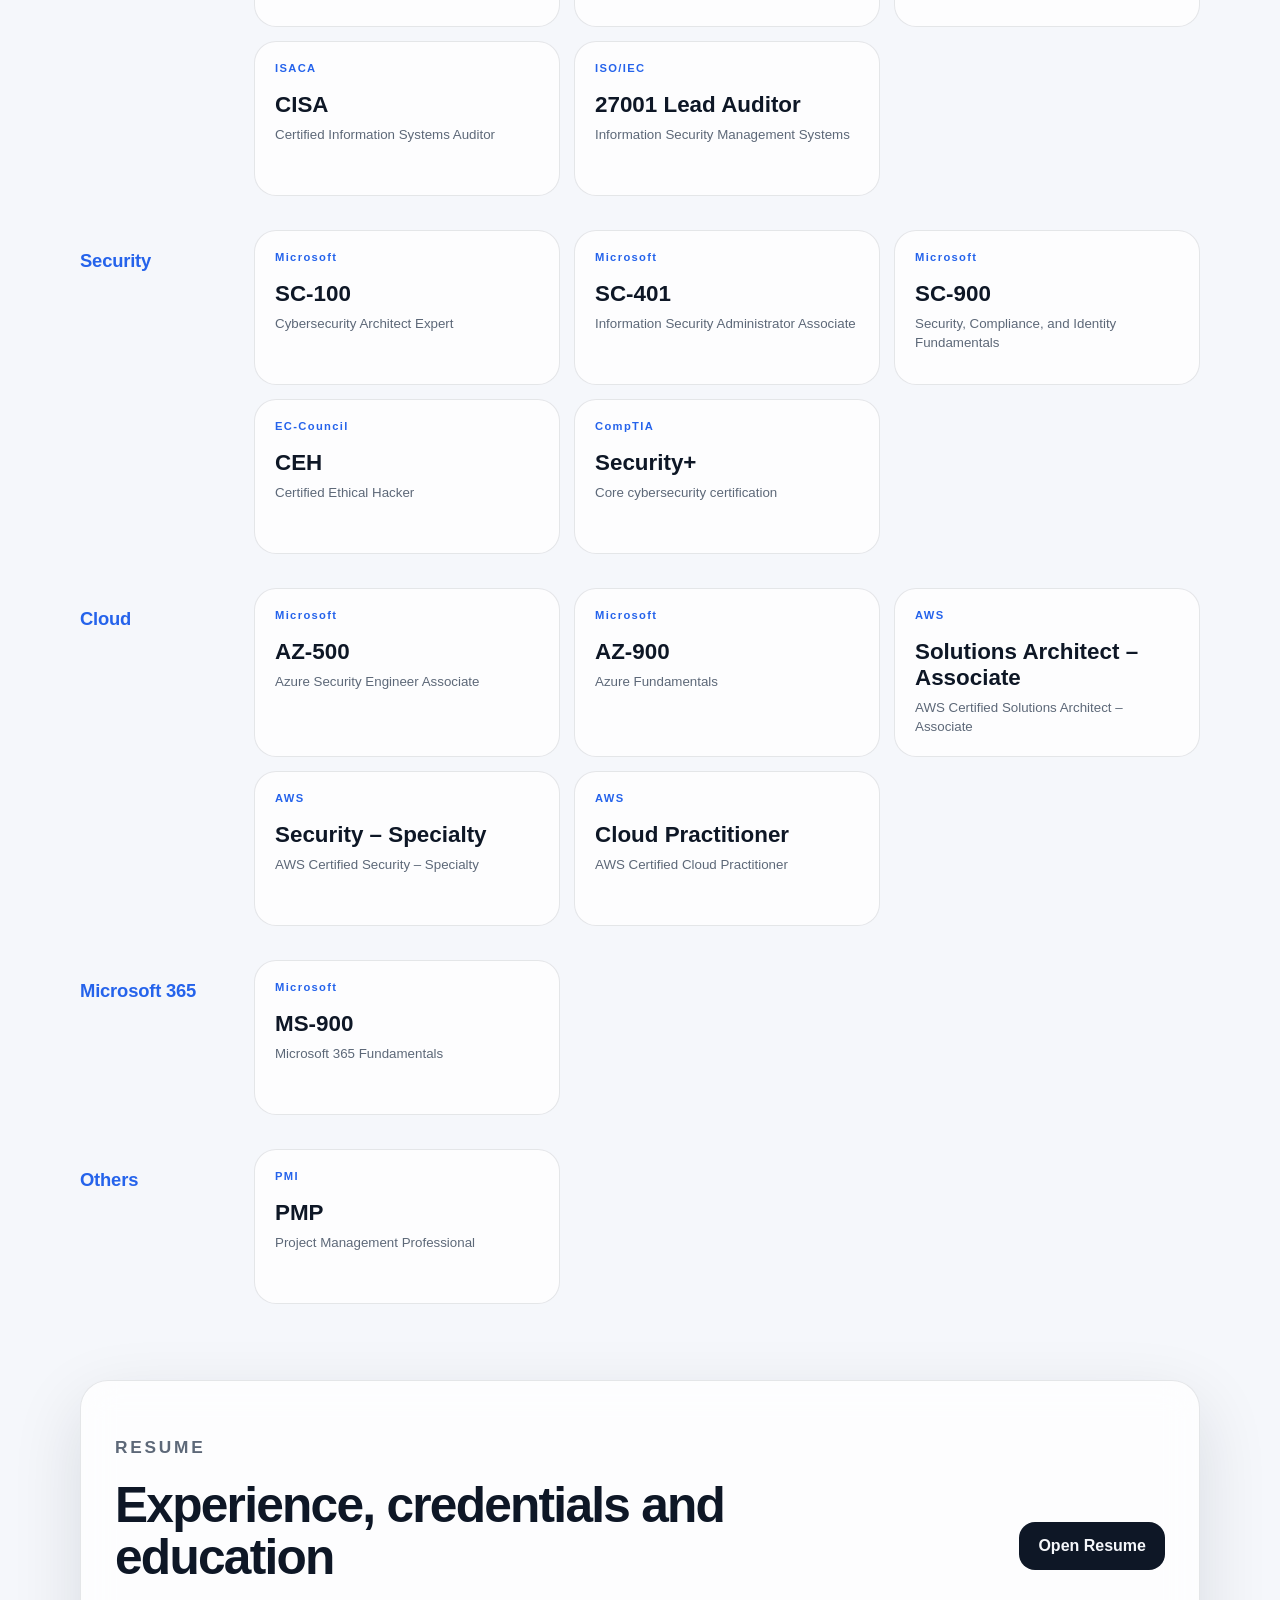
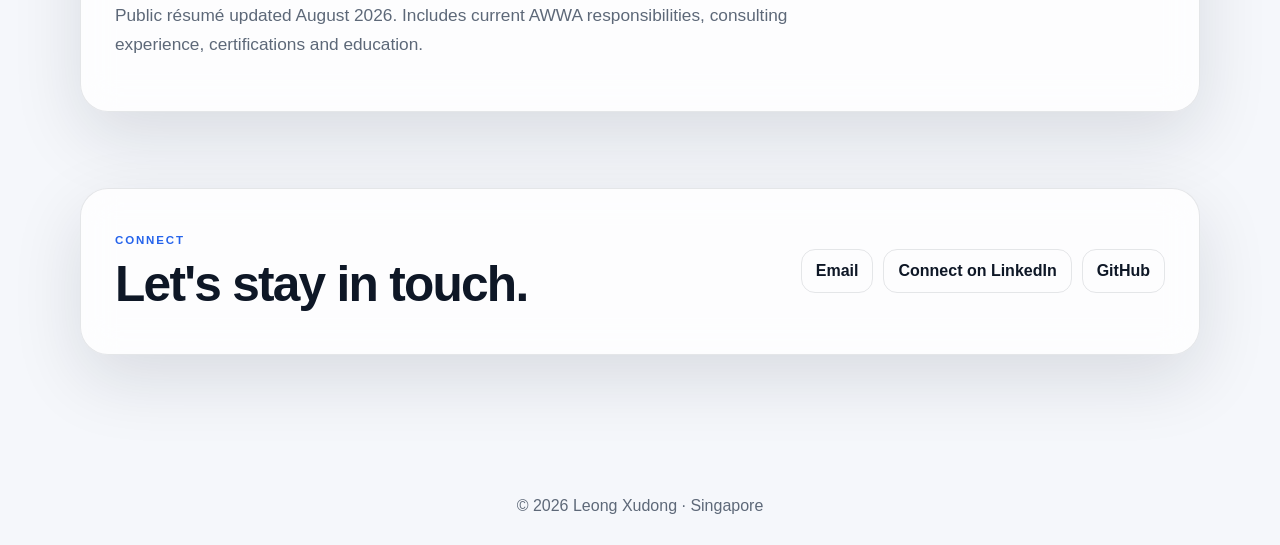
==== commit f32b1013: "Restore skills radar chart" ====
--- a/index.html
+++ b/index.html
@@ -5,6 +5,6 @@
 <section class="hero reveal"><div class="hero-copy"><p class="kicker">INFORMATION SECURITY · SECURITY GOVERNANCE · CYBER RISK</p><h1>Leong Xudong</h1><p class="role">Assistant Manager, Information Security · AWWA Ltd</p><p class="lead">Security governance, cyber risk management, regulatory compliance, vendor assurance and Microsoft security.</p><div class="actions"><a class="button primary" href="Xudong-Leong.vcf" download>Save Contact</a><a class="button" href="resume.html">View Resume</a><a class="button" href="https://www.linkedin.com/in/leong-xudong-a3047a219" target="_blank" rel="noopener">LinkedIn</a></div></div><div class="portrait-wrap"><img class="portrait" src="https://avatars.githubusercontent.com/u/53284782?v=4" alt="Leong Xudong"><div class="status"><span></span> Singapore</div></div></section>
 <section id="about" class="panel reveal"><div><p class="section-label">ABOUT</p><h2>Security leadership grounded in practical delivery.</h2></div><p>Information security professional with experience in security governance, cyber risk management, regulatory compliance, vendor assurance, policy development and security awareness across healthcare, social services, consulting and enterprise environments. Strong working knowledge of ISO/IEC 27001, NIST CSF 2.0, COBIT, SOC 2, Microsoft security technologies, third-party risk and data protection regulations.</p></section>
 <section id="projects" class="reveal"><p class="section-label">PERSONAL PROJECTS</p><h2>Security and automation projects I build.</h2><div class="project-grid"><a class="project-card" href="https://github.com/leongxudong/VibeSec" target="_blank" rel="noopener"><span class="project-tag">APPSEC</span><strong>VibeSec</strong><p>Vibe-code security testing with practical remediation and AI fix prompts.</p><span class="project-link">View project ↗</span></a><a class="project-card" href="https://github.com/leongxudong/QuickSec" target="_blank" rel="noopener"><span class="project-tag">NETWORK</span><strong>QuickSec</strong><p>Lightweight local-network security scanner for fast mobile triage. iOS POC.</p><span class="project-link">View project ↗</span></a><a class="project-card" href="https://github.com/leongxudong/ShadowSec" target="_blank" rel="noopener"><span class="project-tag">OSINT</span><strong>ShadowSec</strong><p>Personal OSINT exposure scanner focused on impersonation risk and remediation.</p><span class="project-link">View project ↗</span></a><a class="project-card" href="https://github.com/leongxudong/Cakap" target="_blank" rel="noopener"><span class="project-tag">AUTOMATION</span><strong>Cakap</strong><p>Telegram translation bot for automatic Indonesian–English conversation translation.</p><span class="project-link">View project ↗</span></a></div></section>
-<section id="skills" class="reveal skills-section"><p class="section-label">CORE EXPERTISE</p><h2>Capability profile</h2><p class="skills-note">Relative experience emphasis based on demonstrated professional work and projects, independent of certifications.</p><div class="radar-card"><div class="radar-summary"><div><strong>Governance &amp; Risk</strong><span>Security governance, enterprise risk, policy, vendor assurance and maturity programmes.</span></div><div><strong>Regulatory &amp; Compliance</strong><span>ISO 27001, Singapore regulatory requirements, privacy and assurance frameworks.</span></div><div><strong>Technology &amp; Operations</strong><span>Microsoft security, cloud security, incident response and operational security improvement.</span></div><a class="button" href="expertise.html">Explore detailed expertise</a></div></div></section>
+<section id="skills" class="reveal skills-section"><p class="section-label">CORE EXPERTISE</p><h2>Capability profile</h2><p class="skills-note">Relative experience emphasis based on demonstrated professional work and projects, independent of certifications.</p><div class="radar-card"><svg class="skills-radar" viewBox="0 0 500 500" role="img" aria-labelledby="radar-title radar-desc"><title id="radar-title">Information security capability radar</title><desc id="radar-desc">Radar showing strongest emphasis in security governance, cyber risk, regulatory compliance and consulting, with substantial cloud security and security operations experience.</desc><g class="radar-grid"><polygon points="250,216 279.4,233 279.4,267 250,284 220.6,267 220.6,233"/><polygon points="250,182 308.9,216 308.9,284 250,318 191.1,284 191.1,216"/><polygon points="250,148 338.3,199 338.3,301 250,352 161.7,301 161.7,199"/><polygon points="250,114 367.8,182 367.8,318 250,386 132.2,318 132.2,182"/><polygon points="250,80 397.2,165 397.2,335 250,420 102.8,335 102.8,165"/><line x1="250" y1="250" x2="250" y2="80"/><line x1="250" y1="250" x2="397.2" y2="165"/><line x1="250" y1="250" x2="397.2" y2="335"/><line x1="250" y1="250" x2="250" y2="420"/><line x1="250" y1="250" x2="102.8" y2="335"/><line x1="250" y1="250" x2="102.8" y2="165"/></g><polygon class="radar-area" points="250,80 391.3,168.4 391.3,331.6 250,386 129.3,319.7 111.6,170.1"/><g class="radar-points"><circle cx="250" cy="80" r="5"/><circle cx="391.3" cy="168.4" r="5"/><circle cx="391.3" cy="331.6" r="5"/><circle cx="250" cy="386" r="5"/><circle cx="129.3" cy="319.7" r="5"/><circle cx="111.6" cy="170.1" r="5"/></g><g class="radar-labels"><text x="250" y="45" text-anchor="middle">Security Governance</text><text x="412" y="145" text-anchor="start">Cyber Risk</text><text x="412" y="356" text-anchor="start"><tspan x="412" dy="0">Regulatory &amp;</tspan><tspan x="412" dy="18">Compliance</tspan></text><text x="250" y="463" text-anchor="middle"><tspan x="250" dy="0">Cloud Security</tspan></text><text x="88" y="356" text-anchor="end"><tspan x="88" dy="0">Security</tspan><tspan x="88" dy="18">Operations</tspan></text><text x="88" y="145" text-anchor="end"><tspan x="88" dy="0">Consulting &amp;</tspan><tspan x="88" dy="18">Stakeholders</tspan></text></g></svg><div class="radar-summary"><div><strong>Governance &amp; Risk</strong><span>Security governance, enterprise risk, policy, vendor assurance and maturity programmes.</span></div><div><strong>Regulatory &amp; Compliance</strong><span>ISO 27001, Singapore regulatory requirements, privacy and assurance frameworks.</span></div><div><strong>Technology &amp; Operations</strong><span>Microsoft security, cloud security, incident response and operational security improvement.</span></div><a class="button" href="expertise.html">Explore detailed expertise</a></div></div></section>
 <section id="certifications" class="reveal"><p class="section-label">CERTIFICATIONS</p><h2>Professional credentials</h2><div class="cert-groups"><section class="cert-group"><h3>AI</h3><div class="cert-grid"><article><span class="issuer">IAPP</span><strong>AIGP</strong><small>Artificial Intelligence Governance Professional</small></article></div></section><section class="cert-group"><h3>Governance, Risk &amp; Assurance</h3><div class="cert-grid"><article><span class="issuer">ISC2</span><strong>CISSP</strong><small>Certified Information Systems Security Professional</small></article><article><span class="issuer">ISACA</span><strong>CRISC</strong><small>Certified in Risk and Information Systems Control</small></article><article><span class="issuer">ISACA</span><strong>CISM</strong><small>Certified Information Security Manager</small></article><article><span class="issuer">ISACA</span><strong>CISA</strong><small>Certified Information Systems Auditor</small></article><article><span class="issuer">ISO/IEC</span><strong>27001 Lead Auditor</strong><small>Information Security Management Systems</small></article></div></section><section class="cert-group"><h3>Security</h3><div class="cert-grid"><article><span class="issuer">Microsoft</span><strong>SC-100</strong><small>Cybersecurity Architect Expert</small></article><article><span class="issuer">Microsoft</span><strong>SC-401</strong><small>Information Security Administrator Associate</small></article><article><span class="issuer">Microsoft</span><strong>SC-900</strong><small>Security, Compliance, and Identity Fundamentals</small></article><article><span class="issuer">EC-Council</span><strong>CEH</strong><small>Certified Ethical Hacker</small></article><article><span class="issuer">CompTIA</span><strong>Security+</strong><small>Core cybersecurity certification</small></article></div></section><section class="cert-group"><h3>Cloud</h3><div class="cert-grid"><article><span class="issuer">Microsoft</span><strong>AZ-500</strong><small>Azure Security Engineer Associate</small></article><article><span class="issuer">Microsoft</span><strong>AZ-900</strong><small>Azure Fundamentals</small></article><article><span class="issuer">AWS</span><strong>Solutions Architect – Associate</strong><small>AWS Certified Solutions Architect – Associate</small></article><article><span class="issuer">AWS</span><strong>Security – Specialty</strong><small>AWS Certified Security – Specialty</small></article><article><span class="issuer">AWS</span><strong>Cloud Practitioner</strong><small>AWS Certified Cloud Practitioner</small></article></div></section><section class="cert-group"><h3>Microsoft 365</h3><div class="cert-grid"><article><span class="issuer">Microsoft</span><strong>MS-900</strong><small>Microsoft 365 Fundamentals</small></article></div></section><section class="cert-group"><h3>Others</h3><div class="cert-grid"><article><span class="issuer">PMI</span><strong>PMP</strong><small>Project Management Professional</small></article></div></section></div></section>
 <section id="resume" class="resume-card reveal"><div><p class="section-label">RESUME</p><h2>Experience, credentials and education</h2><p>Public résumé updated August 2026. Includes current AWWA responsibilities, consulting experience, certifications and education.</p></div><a class="button primary" href="resume.html">Open Resume</a></section><section class="contact-strip reveal"><div><p class="section-label">CONNECT</p><h2>Let's stay in touch.</h2></div><div class="socials"><a href="mailto:leongxudong@outlook.com">Email</a><a href="https://www.linkedin.com/in/leong-xudong-a3047a219" target="_blank" rel="noopener">Connect on LinkedIn</a><a href="https://github.com/leongxudong" target="_blank" rel="noopener">GitHub</a></div></section></main><footer>© 2026 Leong Xudong · Singapore</footer><script>const observer=new IntersectionObserver(entries=>entries.forEach(entry=>{if(entry.isIntersecting)entry.target.classList.add('show')}),{threshold:.12});document.querySelectorAll('.reveal').forEach(element=>observer.observe(element));</script></body></html>
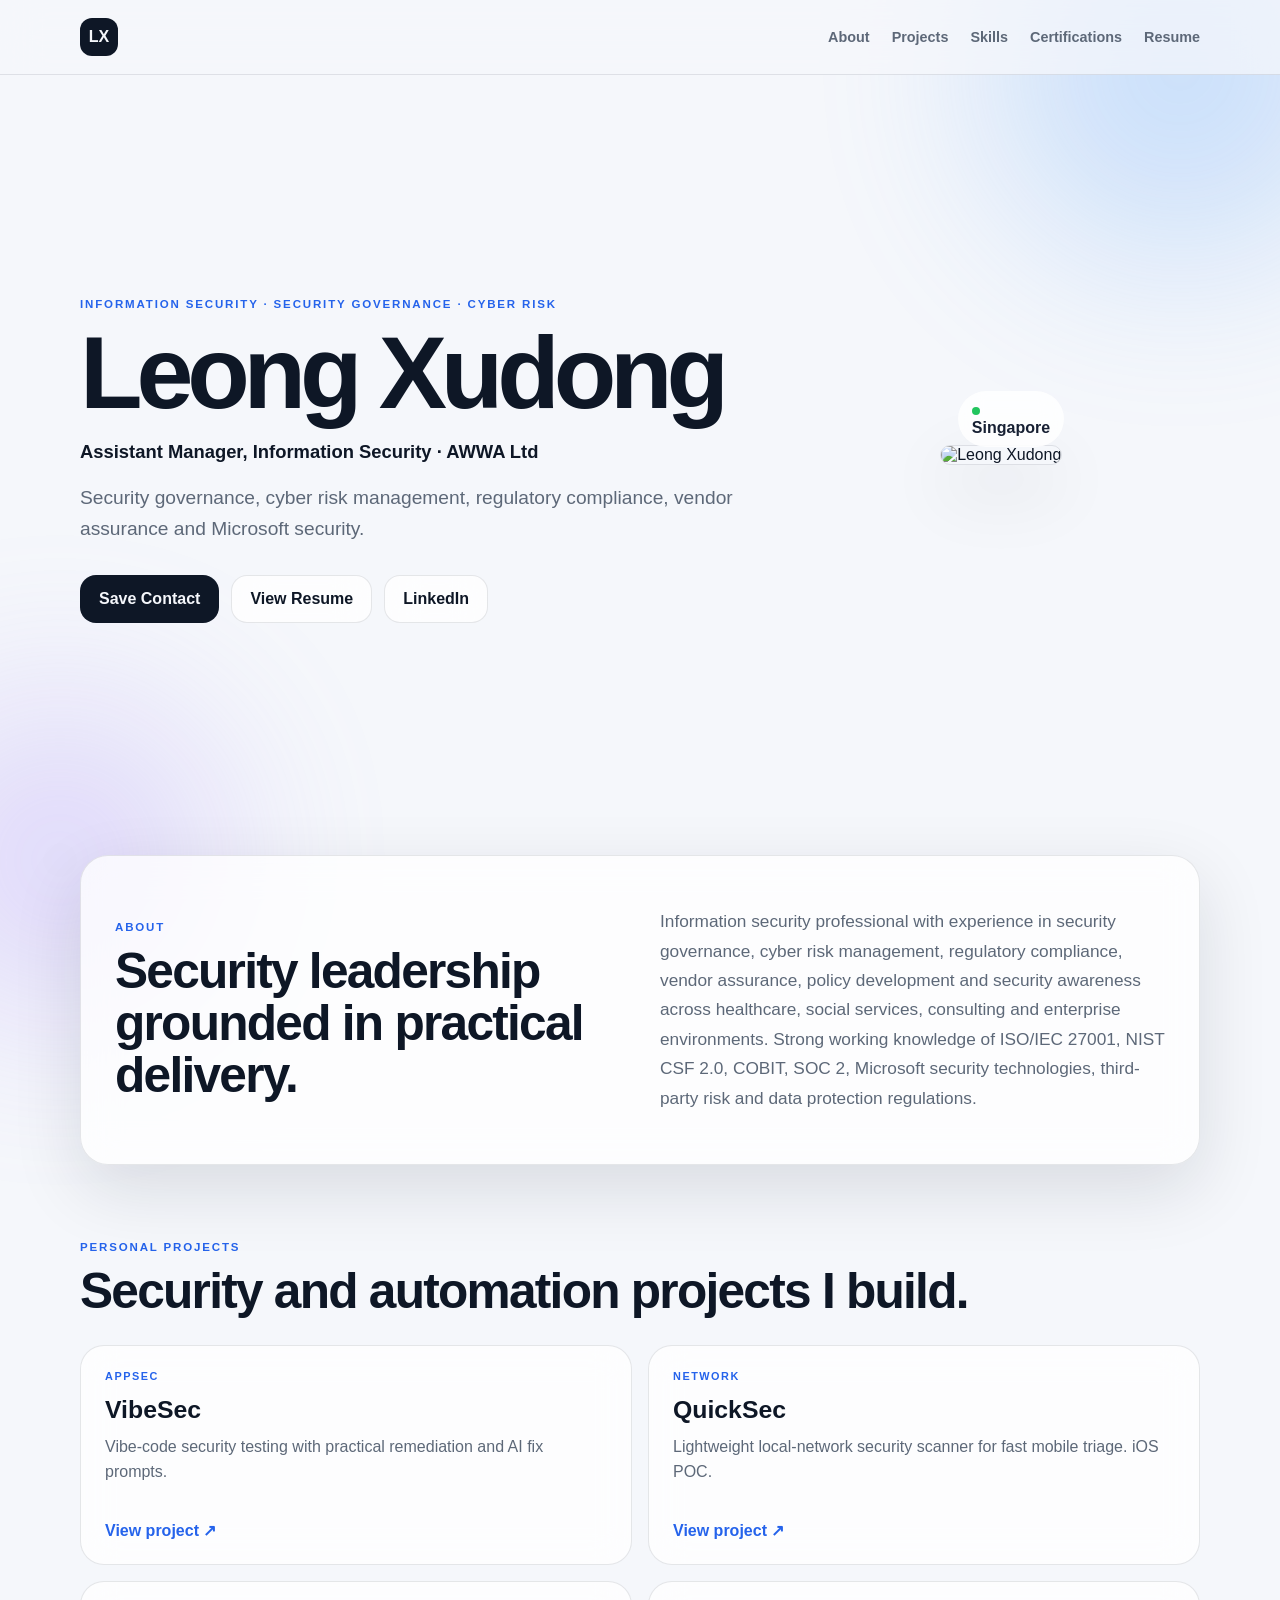
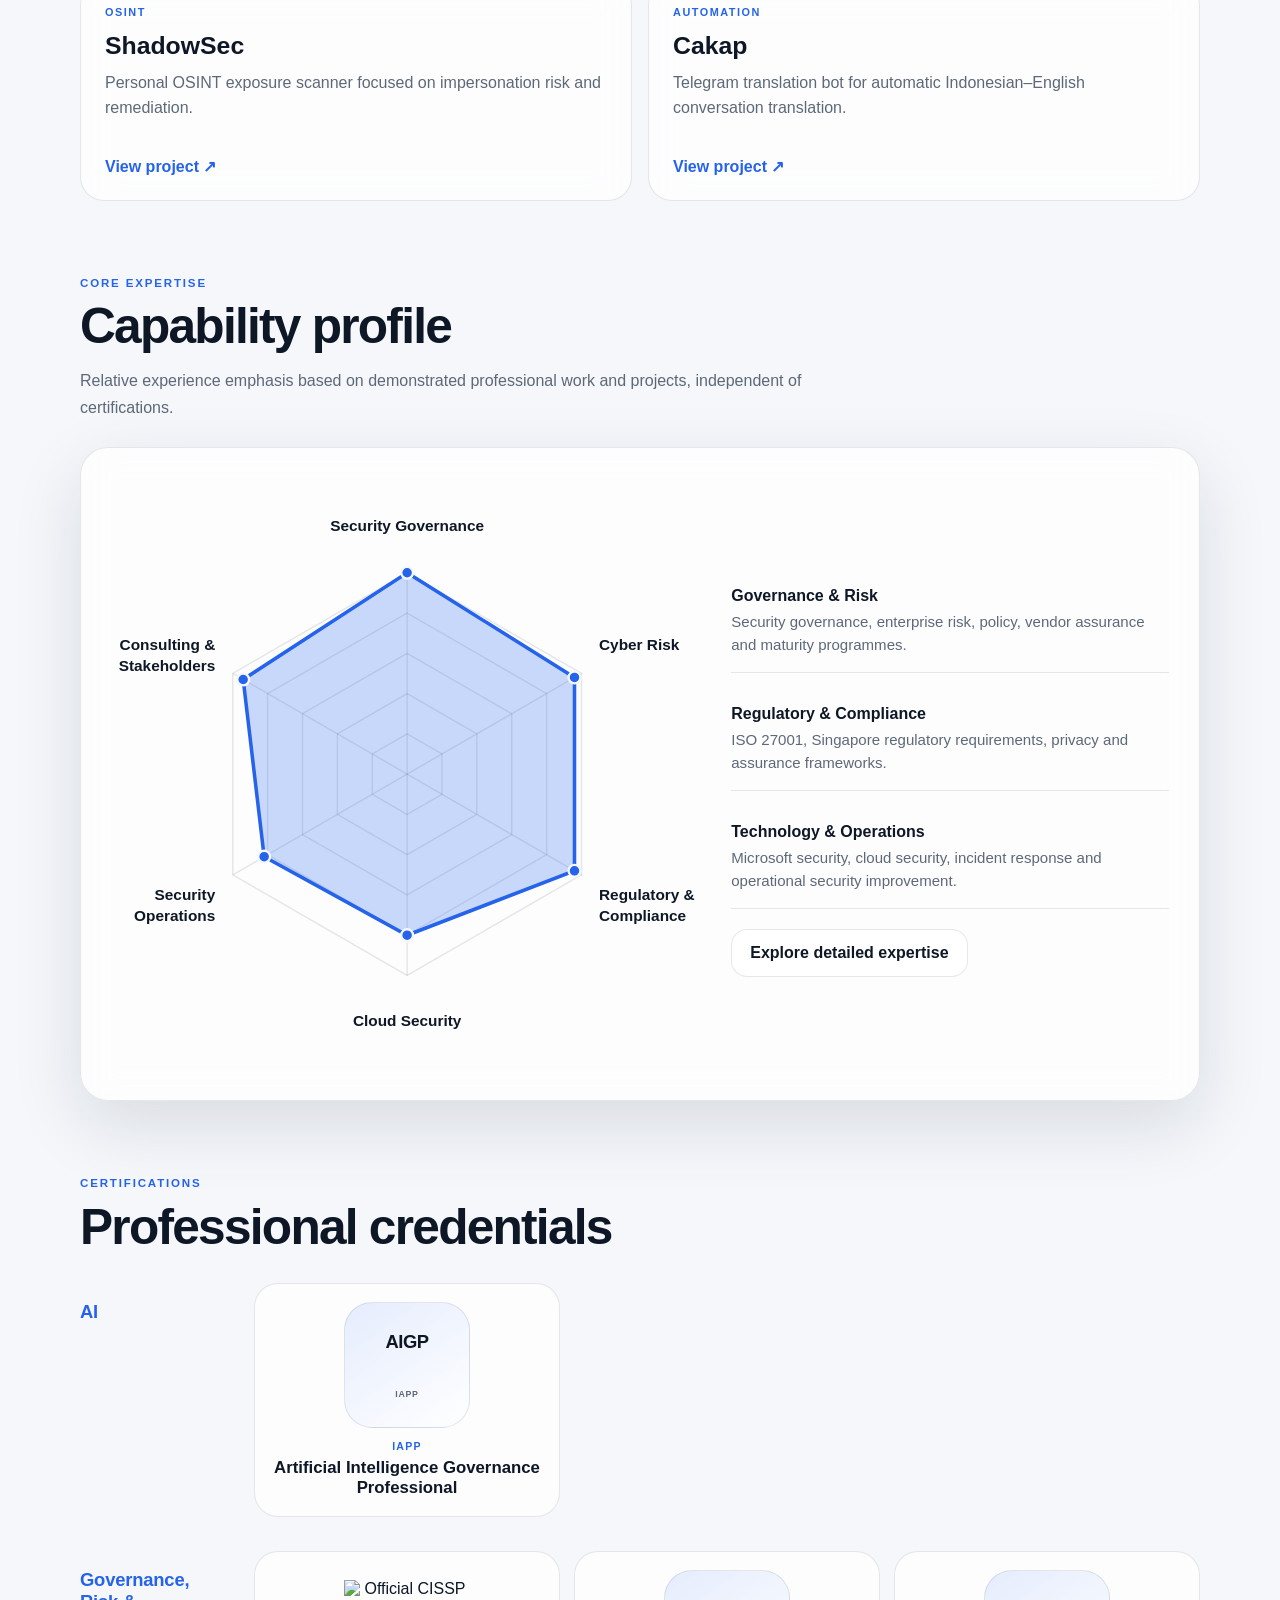
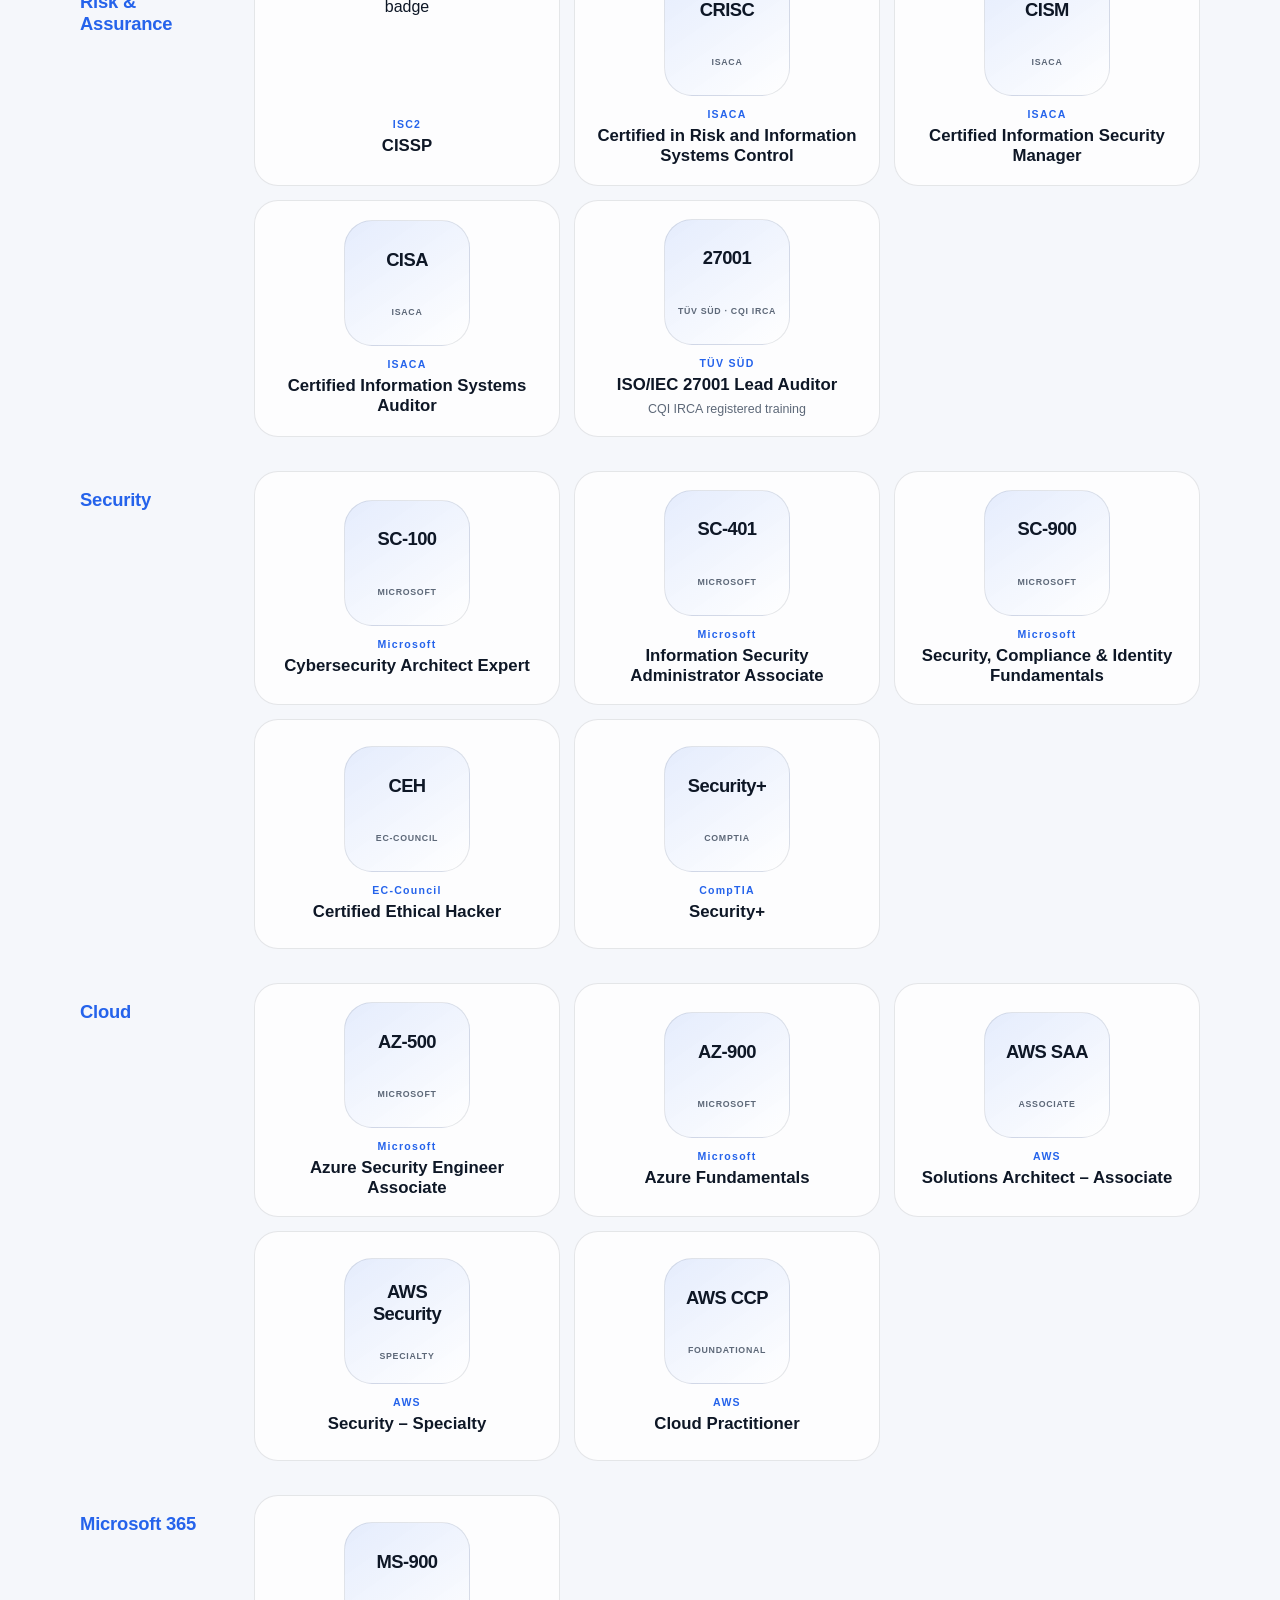
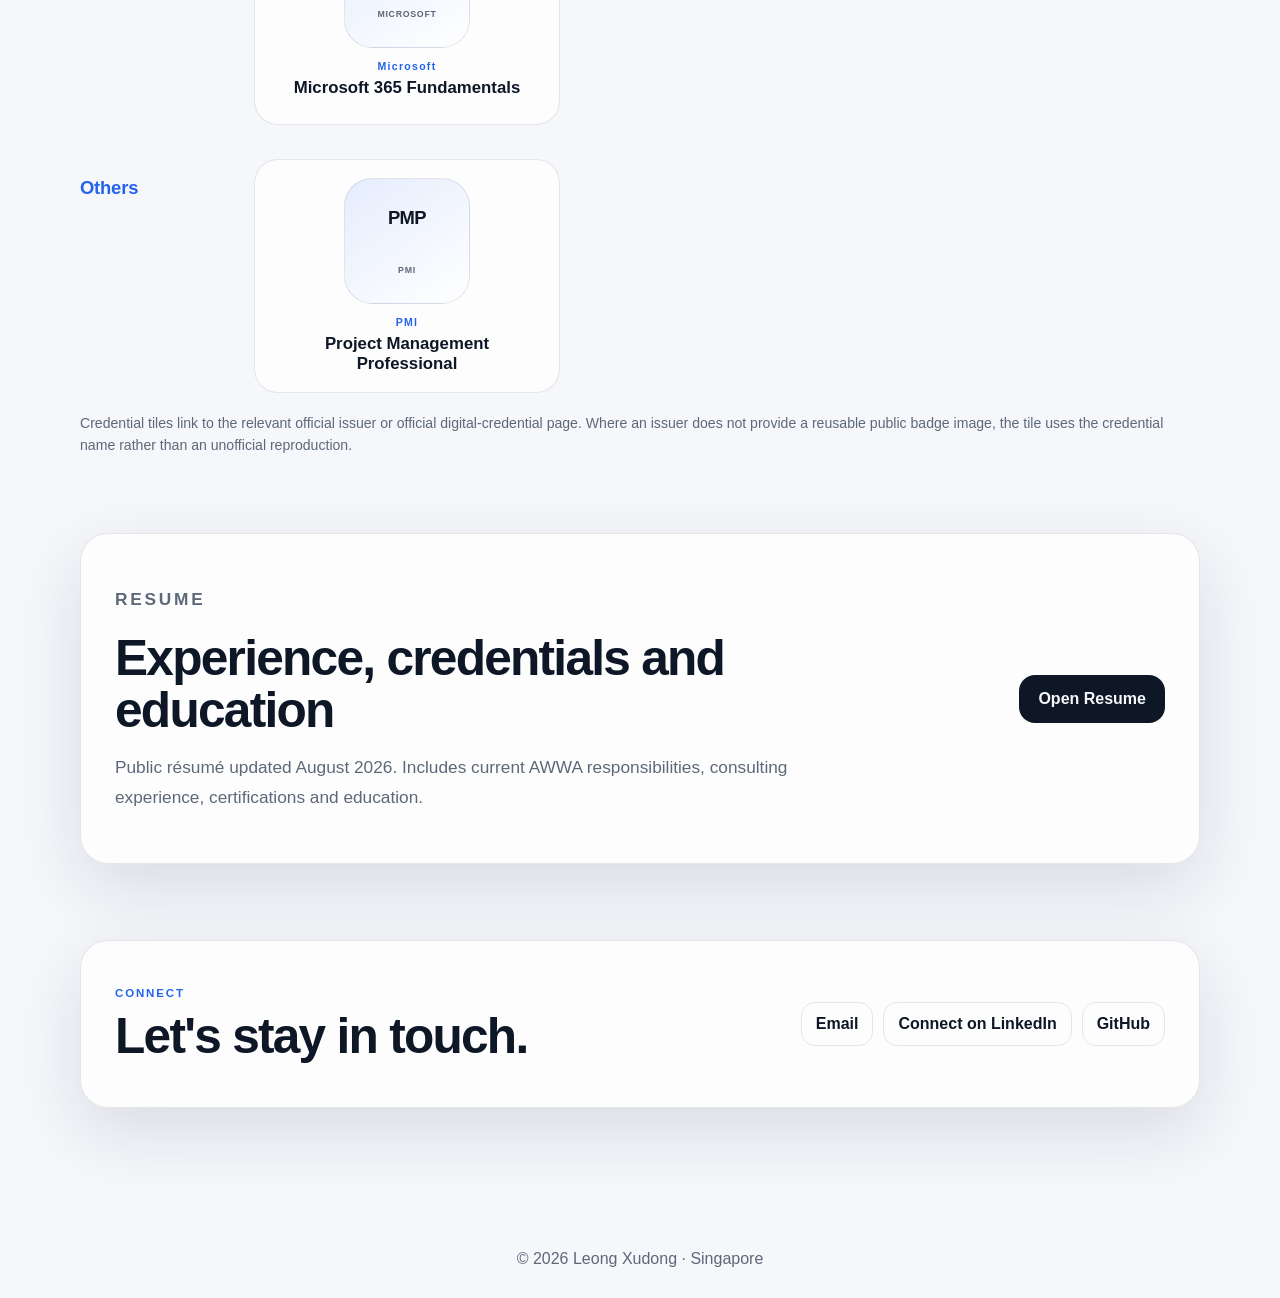
==== commit d93a94dd: "Turn certifications into badge wall" ====
--- a/index.html
+++ b/index.html
@@ -1,10 +1 @@
-<!doctype html>
-<html lang="en">
-<head><meta charset="utf-8"><meta name="viewport" content="width=device-width, initial-scale=1"><meta name="description" content="Leong Xudong — Information Security, Security Governance, Cyber Risk and Regulatory Compliance."><meta name="theme-color" content="#0b1220"><title>Leong Xudong | Information Security</title><link rel="stylesheet" href="style.css"></head>
-<body><div class="ambient one"></div><div class="ambient two"></div><header class="topbar"><a class="brand" href="#top">LX</a><nav><a href="#about">About</a><a href="#projects">Projects</a><a href="#skills">Skills</a><a href="#certifications">Certifications</a><a href="#resume">Resume</a></nav></header><main id="top">
-<section class="hero reveal"><div class="hero-copy"><p class="kicker">INFORMATION SECURITY · SECURITY GOVERNANCE · CYBER RISK</p><h1>Leong Xudong</h1><p class="role">Assistant Manager, Information Security · AWWA Ltd</p><p class="lead">Security governance, cyber risk management, regulatory compliance, vendor assurance and Microsoft security.</p><div class="actions"><a class="button primary" href="Xudong-Leong.vcf" download>Save Contact</a><a class="button" href="resume.html">View Resume</a><a class="button" href="https://www.linkedin.com/in/leong-xudong-a3047a219" target="_blank" rel="noopener">LinkedIn</a></div></div><div class="portrait-wrap"><img class="portrait" src="https://avatars.githubusercontent.com/u/53284782?v=4" alt="Leong Xudong"><div class="status"><span></span> Singapore</div></div></section>
-<section id="about" class="panel reveal"><div><p class="section-label">ABOUT</p><h2>Security leadership grounded in practical delivery.</h2></div><p>Information security professional with experience in security governance, cyber risk management, regulatory compliance, vendor assurance, policy development and security awareness across healthcare, social services, consulting and enterprise environments. Strong working knowledge of ISO/IEC 27001, NIST CSF 2.0, COBIT, SOC 2, Microsoft security technologies, third-party risk and data protection regulations.</p></section>
-<section id="projects" class="reveal"><p class="section-label">PERSONAL PROJECTS</p><h2>Security and automation projects I build.</h2><div class="project-grid"><a class="project-card" href="https://github.com/leongxudong/VibeSec" target="_blank" rel="noopener"><span class="project-tag">APPSEC</span><strong>VibeSec</strong><p>Vibe-code security testing with practical remediation and AI fix prompts.</p><span class="project-link">View project ↗</span></a><a class="project-card" href="https://github.com/leongxudong/QuickSec" target="_blank" rel="noopener"><span class="project-tag">NETWORK</span><strong>QuickSec</strong><p>Lightweight local-network security scanner for fast mobile triage. iOS POC.</p><span class="project-link">View project ↗</span></a><a class="project-card" href="https://github.com/leongxudong/ShadowSec" target="_blank" rel="noopener"><span class="project-tag">OSINT</span><strong>ShadowSec</strong><p>Personal OSINT exposure scanner focused on impersonation risk and remediation.</p><span class="project-link">View project ↗</span></a><a class="project-card" href="https://github.com/leongxudong/Cakap" target="_blank" rel="noopener"><span class="project-tag">AUTOMATION</span><strong>Cakap</strong><p>Telegram translation bot for automatic Indonesian–English conversation translation.</p><span class="project-link">View project ↗</span></a></div></section>
-<section id="skills" class="reveal skills-section"><p class="section-label">CORE EXPERTISE</p><h2>Capability profile</h2><p class="skills-note">Relative experience emphasis based on demonstrated professional work and projects, independent of certifications.</p><div class="radar-card"><svg class="skills-radar" viewBox="0 0 500 500" role="img" aria-labelledby="radar-title radar-desc"><title id="radar-title">Information security capability radar</title><desc id="radar-desc">Radar showing strongest emphasis in security governance, cyber risk, regulatory compliance and consulting, with substantial cloud security and security operations experience.</desc><g class="radar-grid"><polygon points="250,216 279.4,233 279.4,267 250,284 220.6,267 220.6,233"/><polygon points="250,182 308.9,216 308.9,284 250,318 191.1,284 191.1,216"/><polygon points="250,148 338.3,199 338.3,301 250,352 161.7,301 161.7,199"/><polygon points="250,114 367.8,182 367.8,318 250,386 132.2,318 132.2,182"/><polygon points="250,80 397.2,165 397.2,335 250,420 102.8,335 102.8,165"/><line x1="250" y1="250" x2="250" y2="80"/><line x1="250" y1="250" x2="397.2" y2="165"/><line x1="250" y1="250" x2="397.2" y2="335"/><line x1="250" y1="250" x2="250" y2="420"/><line x1="250" y1="250" x2="102.8" y2="335"/><line x1="250" y1="250" x2="102.8" y2="165"/></g><polygon class="radar-area" points="250,80 391.3,168.4 391.3,331.6 250,386 129.3,319.7 111.6,170.1"/><g class="radar-points"><circle cx="250" cy="80" r="5"/><circle cx="391.3" cy="168.4" r="5"/><circle cx="391.3" cy="331.6" r="5"/><circle cx="250" cy="386" r="5"/><circle cx="129.3" cy="319.7" r="5"/><circle cx="111.6" cy="170.1" r="5"/></g><g class="radar-labels"><text x="250" y="45" text-anchor="middle">Security Governance</text><text x="412" y="145" text-anchor="start">Cyber Risk</text><text x="412" y="356" text-anchor="start"><tspan x="412" dy="0">Regulatory &amp;</tspan><tspan x="412" dy="18">Compliance</tspan></text><text x="250" y="463" text-anchor="middle"><tspan x="250" dy="0">Cloud Security</tspan></text><text x="88" y="356" text-anchor="end"><tspan x="88" dy="0">Security</tspan><tspan x="88" dy="18">Operations</tspan></text><text x="88" y="145" text-anchor="end"><tspan x="88" dy="0">Consulting &amp;</tspan><tspan x="88" dy="18">Stakeholders</tspan></text></g></svg><div class="radar-summary"><div><strong>Governance &amp; Risk</strong><span>Security governance, enterprise risk, policy, vendor assurance and maturity programmes.</span></div><div><strong>Regulatory &amp; Compliance</strong><span>ISO 27001, Singapore regulatory requirements, privacy and assurance frameworks.</span></div><div><strong>Technology &amp; Operations</strong><span>Microsoft security, cloud security, incident response and operational security improvement.</span></div><a class="button" href="expertise.html">Explore detailed expertise</a></div></div></section>
-<section id="certifications" class="reveal"><p class="section-label">CERTIFICATIONS</p><h2>Professional credentials</h2><div class="cert-groups"><section class="cert-group"><h3>AI</h3><div class="cert-grid"><article><span class="issuer">IAPP</span><strong>AIGP</strong><small>Artificial Intelligence Governance Professional</small></article></div></section><section class="cert-group"><h3>Governance, Risk &amp; Assurance</h3><div class="cert-grid"><article><span class="issuer">ISC2</span><strong>CISSP</strong><small>Certified Information Systems Security Professional</small></article><article><span class="issuer">ISACA</span><strong>CRISC</strong><small>Certified in Risk and Information Systems Control</small></article><article><span class="issuer">ISACA</span><strong>CISM</strong><small>Certified Information Security Manager</small></article><article><span class="issuer">ISACA</span><strong>CISA</strong><small>Certified Information Systems Auditor</small></article><article><span class="issuer">ISO/IEC</span><strong>27001 Lead Auditor</strong><small>Information Security Management Systems</small></article></div></section><section class="cert-group"><h3>Security</h3><div class="cert-grid"><article><span class="issuer">Microsoft</span><strong>SC-100</strong><small>Cybersecurity Architect Expert</small></article><article><span class="issuer">Microsoft</span><strong>SC-401</strong><small>Information Security Administrator Associate</small></article><article><span class="issuer">Microsoft</span><strong>SC-900</strong><small>Security, Compliance, and Identity Fundamentals</small></article><article><span class="issuer">EC-Council</span><strong>CEH</strong><small>Certified Ethical Hacker</small></article><article><span class="issuer">CompTIA</span><strong>Security+</strong><small>Core cybersecurity certification</small></article></div></section><section class="cert-group"><h3>Cloud</h3><div class="cert-grid"><article><span class="issuer">Microsoft</span><strong>AZ-500</strong><small>Azure Security Engineer Associate</small></article><article><span class="issuer">Microsoft</span><strong>AZ-900</strong><small>Azure Fundamentals</small></article><article><span class="issuer">AWS</span><strong>Solutions Architect – Associate</strong><small>AWS Certified Solutions Architect – Associate</small></article><article><span class="issuer">AWS</span><strong>Security – Specialty</strong><small>AWS Certified Security – Specialty</small></article><article><span class="issuer">AWS</span><strong>Cloud Practitioner</strong><small>AWS Certified Cloud Practitioner</small></article></div></section><section class="cert-group"><h3>Microsoft 365</h3><div class="cert-grid"><article><span class="issuer">Microsoft</span><strong>MS-900</strong><small>Microsoft 365 Fundamentals</small></article></div></section><section class="cert-group"><h3>Others</h3><div class="cert-grid"><article><span class="issuer">PMI</span><strong>PMP</strong><small>Project Management Professional</small></article></div></section></div></section>
-<section id="resume" class="resume-card reveal"><div><p class="section-label">RESUME</p><h2>Experience, credentials and education</h2><p>Public résumé updated August 2026. Includes current AWWA responsibilities, consulting experience, certifications and education.</p></div><a class="button primary" href="resume.html">Open Resume</a></section><section class="contact-strip reveal"><div><p class="section-label">CONNECT</p><h2>Let's stay in touch.</h2></div><div class="socials"><a href="mailto:leongxudong@outlook.com">Email</a><a href="https://www.linkedin.com/in/leong-xudong-a3047a219" target="_blank" rel="noopener">Connect on LinkedIn</a><a href="https://github.com/leongxudong" target="_blank" rel="noopener">GitHub</a></div></section></main><footer>© 2026 Leong Xudong · Singapore</footer><script>const observer=new IntersectionObserver(entries=>entries.forEach(entry=>{if(entry.isIntersecting)entry.target.classList.add('show')}),{threshold:.12});document.querySelectorAll('.reveal').forEach(element=>observer.observe(element));</script></body></html>+<!doctype html><html lang="en"><head><meta charset="utf-8"><meta name="viewport" content="width=device-width, initial-scale=1"><meta name="description" content="Leong Xudong — Information Security, Security Governance, Cyber Risk and Regulatory Compliance."><meta name="theme-color" content="#0b1220"><title>Leong Xudong | Information Security</title><link rel="stylesheet" href="style.css"></head><body><div class="ambient one"></div><div class="ambient two"></div><header class="topbar"><a class="brand" href="#top">LX</a><nav><a href="#about">About</a><a href="#projects">Projects</a><a href="#skills">Skills</a><a href="#certifications">Certifications</a><a href="#resume">Resume</a></nav></header><main id="top"><section class="hero reveal"><div class="hero-copy"><p class="kicker">INFORMATION SECURITY · SECURITY GOVERNANCE · CYBER RISK</p><h1>Leong Xudong</h1><p class="role">Assistant Manager, Information Security · AWWA Ltd</p><p class="lead">Security governance, cyber risk management, regulatory compliance, vendor assurance and Microsoft security.</p><div class="actions"><a class="button primary" href="Xudong-Leong.vcf" download>Save Contact</a><a class="button" href="resume.html">View Resume</a><a class="button" href="https://www.linkedin.com/in/leong-xudong-a3047a219" target="_blank" rel="noopener">LinkedIn</a></div></div><div class="portrait-wrap"><img class="portrait" src="https://avatars.githubusercontent.com/u/53284782?v=4" alt="Leong Xudong"><div class="status"><span></span> Singapore</div></div></section><section id="about" class="panel reveal"><div><p class="section-label">ABOUT</p><h2>Security leadership grounded in practical delivery.</h2></div><p>Information security professional with experience in security governance, cyber risk management, regulatory compliance, vendor assurance, policy development and security awareness across healthcare, social services, consulting and enterprise environments. Strong working knowledge of ISO/IEC 27001, NIST CSF 2.0, COBIT, SOC 2, Microsoft security technologies, third-party risk and data protection regulations.</p></section><section id="projects" class="reveal"><p class="section-label">PERSONAL PROJECTS</p><h2>Security and automation projects I build.</h2><div class="project-grid"><a class="project-card" href="https://github.com/leongxudong/VibeSec" target="_blank" rel="noopener"><span class="project-tag">APPSEC</span><strong>VibeSec</strong><p>Vibe-code security testing with practical remediation and AI fix prompts.</p><span class="project-link">View project ↗</span></a><a class="project-card" href="https://github.com/leongxudong/QuickSec" target="_blank" rel="noopener"><span class="project-tag">NETWORK</span><strong>QuickSec</strong><p>Lightweight local-network security scanner for fast mobile triage. iOS POC.</p><span class="project-link">View project ↗</span></a><a class="project-card" href="https://github.com/leongxudong/ShadowSec" target="_blank" rel="noopener"><span class="project-tag">OSINT</span><strong>ShadowSec</strong><p>Personal OSINT exposure scanner focused on impersonation risk and remediation.</p><span class="project-link">View project ↗</span></a><a class="project-card" href="https://github.com/leongxudong/Cakap" target="_blank" rel="noopener"><span class="project-tag">AUTOMATION</span><strong>Cakap</strong><p>Telegram translation bot for automatic Indonesian–English conversation translation.</p><span class="project-link">View project ↗</span></a></div></section><section id="skills" class="reveal skills-section"><p class="section-label">CORE EXPERTISE</p><h2>Capability profile</h2><p class="skills-note">Relative experience emphasis based on demonstrated professional work and projects, independent of certifications.</p><div class="radar-card"><svg class="skills-radar" viewBox="0 0 500 500" role="img" aria-labelledby="radar-title radar-desc"><title id="radar-title">Information security capability radar</title><desc id="radar-desc">Radar showing strongest emphasis in security governance, cyber risk, regulatory compliance and consulting, with substantial cloud security and security operations experience.</desc><g class="radar-grid"><polygon points="250,216 279.4,233 279.4,267 250,284 220.6,267 220.6,233"/><polygon points="250,182 308.9,216 308.9,284 250,318 191.1,284 191.1,216"/><polygon points="250,148 338.3,199 338.3,301 250,352 161.7,301 161.7,199"/><polygon points="250,114 367.8,182 367.8,318 250,386 132.2,318 132.2,182"/><polygon points="250,80 397.2,165 397.2,335 250,420 102.8,335 102.8,165"/><line x1="250" y1="250" x2="250" y2="80"/><line x1="250" y1="250" x2="397.2" y2="165"/><line x1="250" y1="250" x2="397.2" y2="335"/><line x1="250" y1="250" x2="250" y2="420"/><line x1="250" y1="250" x2="102.8" y2="335"/><line x1="250" y1="250" x2="102.8" y2="165"/></g><polygon class="radar-area" points="250,80 391.3,168.4 391.3,331.6 250,386 129.3,319.7 111.6,170.1"/><g class="radar-points"><circle cx="250" cy="80" r="5"/><circle cx="391.3" cy="168.4" r="5"/><circle cx="391.3" cy="331.6" r="5"/><circle cx="250" cy="386" r="5"/><circle cx="129.3" cy="319.7" r="5"/><circle cx="111.6" cy="170.1" r="5"/></g><g class="radar-labels"><text x="250" y="45" text-anchor="middle">Security Governance</text><text x="412" y="145" text-anchor="start">Cyber Risk</text><text x="412" y="356" text-anchor="start"><tspan x="412" dy="0">Regulatory &amp;</tspan><tspan x="412" dy="18">Compliance</tspan></text><text x="250" y="463" text-anchor="middle">Cloud Security</text><text x="88" y="356" text-anchor="end"><tspan x="88">Security</tspan><tspan x="88" dy="18">Operations</tspan></text><text x="88" y="145" text-anchor="end"><tspan x="88">Consulting &amp;</tspan><tspan x="88" dy="18">Stakeholders</tspan></text></g></svg><div class="radar-summary"><div><strong>Governance &amp; Risk</strong><span>Security governance, enterprise risk, policy, vendor assurance and maturity programmes.</span></div><div><strong>Regulatory &amp; Compliance</strong><span>ISO 27001, Singapore regulatory requirements, privacy and assurance frameworks.</span></div><div><strong>Technology &amp; Operations</strong><span>Microsoft security, cloud security, incident response and operational security improvement.</span></div><a class="button" href="expertise.html">Explore detailed expertise</a></div></div></section><section id="certifications" class="reveal"><p class="section-label">CERTIFICATIONS</p><h2>Professional credentials</h2><div class="cert-groups"><section class="cert-group"><h3>AI</h3><div class="cert-grid"><a class="cert-badge" href="https://iapp.org/certify/aigp" target="_blank" rel="noopener"><div class="badge-mark">AIGP<small>IAPP</small></div><span class="issuer">IAPP</span><strong>Artificial Intelligence Governance Professional</strong></a></div></section><section class="cert-group"><h3>Governance, Risk &amp; Assurance</h3><div class="cert-grid"><a class="cert-badge" href="https://www.isc2.org/certifications/cissp" target="_blank" rel="noopener"><img src="https://edge.sitecorecloud.io/internationf173-xmc4e73-prodbc0f-9660/media/Project/ISC2/Main/Components/Product-Masthead/Badge-CISSP-black.png?h=880&amp;iar=0&amp;w=880" alt="Official CISSP badge"><span class="issuer">ISC2</span><strong>CISSP</strong></a><a class="cert-badge" href="https://www.isaca.org/credentialing/crisc" target="_blank" rel="noopener"><div class="badge-mark">CRISC<small>ISACA</small></div><span class="issuer">ISACA</span><strong>Certified in Risk and Information Systems Control</strong></a><a class="cert-badge" href="https://www.isaca.org/credentialing/cism" target="_blank" rel="noopener"><div class="badge-mark">CISM<small>ISACA</small></div><span class="issuer">ISACA</span><strong>Certified Information Security Manager</strong></a><a class="cert-badge" href="https://www.isaca.org/credentialing/cisa" target="_blank" rel="noopener"><div class="badge-mark">CISA<small>ISACA</small></div><span class="issuer">ISACA</span><strong>Certified Information Systems Auditor</strong></a><a class="cert-badge" href="https://www.tuvsud.com/en-sg/store/academy-sg/sectors/cybersecurity/0008-iso-iec-27001-lead-auditor-cqi-irca" target="_blank" rel="noopener"><div class="badge-mark">27001<small>TÜV SÜD · CQI IRCA</small></div><span class="issuer">TÜV SÜD</span><strong>ISO/IEC 27001 Lead Auditor</strong><span class="detail">CQI IRCA registered training</span></a></div></section><section class="cert-group"><h3>Security</h3><div class="cert-grid"><a class="cert-badge" href="https://learn.microsoft.com/credentials/certifications/cybersecurity-architect-expert/" target="_blank" rel="noopener"><div class="badge-mark">SC-100<small>MICROSOFT</small></div><span class="issuer">Microsoft</span><strong>Cybersecurity Architect Expert</strong></a><a class="cert-badge" href="https://learn.microsoft.com/credentials/certifications/information-security-administrator/" target="_blank" rel="noopener"><div class="badge-mark">SC-401<small>MICROSOFT</small></div><span class="issuer">Microsoft</span><strong>Information Security Administrator Associate</strong></a><a class="cert-badge" href="https://learn.microsoft.com/credentials/certifications/security-compliance-and-identity-fundamentals/" target="_blank" rel="noopener"><div class="badge-mark">SC-900<small>MICROSOFT</small></div><span class="issuer">Microsoft</span><strong>Security, Compliance &amp; Identity Fundamentals</strong></a><a class="cert-badge" href="https://www.eccouncil.org/train-certify/certified-ethical-hacker-ceh/" target="_blank" rel="noopener"><div class="badge-mark">CEH<small>EC-COUNCIL</small></div><span class="issuer">EC-Council</span><strong>Certified Ethical Hacker</strong></a><a class="cert-badge" href="https://www.credly.com/org/comptia/badge/comptia-security-ce-certification" target="_blank" rel="noopener"><div class="badge-mark">Security+<small>COMPTIA</small></div><span class="issuer">CompTIA</span><strong>Security+</strong></a></div></section><section class="cert-group"><h3>Cloud</h3><div class="cert-grid"><a class="cert-badge" href="https://learn.microsoft.com/credentials/certifications/azure-security-engineer/" target="_blank" rel="noopener"><div class="badge-mark">AZ-500<small>MICROSOFT</small></div><span class="issuer">Microsoft</span><strong>Azure Security Engineer Associate</strong></a><a class="cert-badge" href="https://learn.microsoft.com/credentials/certifications/azure-fundamentals/" target="_blank" rel="noopener"><div class="badge-mark">AZ-900<small>MICROSOFT</small></div><span class="issuer">Microsoft</span><strong>Azure Fundamentals</strong></a><a class="cert-badge" href="https://www.credly.com/org/amazon-web-services/badge/aws-certified-solutions-architect-associate" target="_blank" rel="noopener"><div class="badge-mark">AWS SAA<small>ASSOCIATE</small></div><span class="issuer">AWS</span><strong>Solutions Architect – Associate</strong></a><a class="cert-badge" href="https://www.credly.com/org/amazon-web-services/badge/aws-certified-security-specialty/" target="_blank" rel="noopener"><div class="badge-mark">AWS Security<small>SPECIALTY</small></div><span class="issuer">AWS</span><strong>Security – Specialty</strong></a><a class="cert-badge" href="https://www.credly.com/org/amazon-web-services/badge/aws-certified-cloud-practitioner" target="_blank" rel="noopener"><div class="badge-mark">AWS CCP<small>FOUNDATIONAL</small></div><span class="issuer">AWS</span><strong>Cloud Practitioner</strong></a></div></section><section class="cert-group"><h3>Microsoft 365</h3><div class="cert-grid"><a class="cert-badge" href="https://learn.microsoft.com/credentials/certifications/microsoft-365-fundamentals/" target="_blank" rel="noopener"><div class="badge-mark">MS-900<small>MICROSOFT</small></div><span class="issuer">Microsoft</span><strong>Microsoft 365 Fundamentals</strong></a></div></section><section class="cert-group"><h3>Others</h3><div class="cert-grid"><a class="cert-badge" href="https://www.credly.com/org/project-management-institute/badge/project-management-professional-pmp" target="_blank" rel="noopener"><div class="badge-mark">PMP<small>PMI</small></div><span class="issuer">PMI</span><strong>Project Management Professional</strong></a></div></section></div><p class="cert-note">Credential tiles link to the relevant official issuer or official digital-credential page. Where an issuer does not provide a reusable public badge image, the tile uses the credential name rather than an unofficial reproduction.</p></section><section id="resume" class="resume-card reveal"><div><p class="section-label">RESUME</p><h2>Experience, credentials and education</h2><p>Public résumé updated August 2026. Includes current AWWA responsibilities, consulting experience, certifications and education.</p></div><a class="button primary" href="resume.html">Open Resume</a></section><section class="contact-strip reveal"><div><p class="section-label">CONNECT</p><h2>Let's stay in touch.</h2></div><div class="socials"><a href="mailto:leongxudong@outlook.com">Email</a><a href="https://www.linkedin.com/in/leong-xudong-a3047a219" target="_blank" rel="noopener">Connect on LinkedIn</a><a href="https://github.com/leongxudong" target="_blank" rel="noopener">GitHub</a></div></section></main><footer>© 2026 Leong Xudong · Singapore</footer><script>const observer=new IntersectionObserver(entries=>entries.forEach(entry=>{if(entry.isIntersecting)entry.target.classList.add('show')}),{threshold:.12});document.querySelectorAll('.reveal').forEach(element=>observer.observe(element));</script></body></html>
--- a/style.css
+++ b/style.css
@@ -1,18 +1,5 @@
 *{box-sizing:border-box}html{scroll-behavior:smooth}
 :root{--bg:#f5f7fb;--surface:rgba(255,255,255,.76);--text:#0e1726;--muted:#5d6878;--line:rgba(15,23,42,.1);--accent:#2563eb;--shadow:0 24px 70px rgba(15,23,42,.12);font-family:-apple-system,BlinkMacSystemFont,"SF Pro Display","Segoe UI",sans-serif}
 @media(prefers-color-scheme:dark){:root{--bg:#080d16;--surface:rgba(17,24,39,.72);--text:#f8fafc;--muted:#a7b0bf;--line:rgba(255,255,255,.1);--accent:#60a5fa;--shadow:0 24px 70px rgba(0,0,0,.35)}}
-body{margin:0;background:var(--bg);color:var(--text);overflow-x:hidden}.ambient{position:fixed;border-radius:50%;filter:blur(90px);opacity:.28;z-index:-1}.one{width:380px;height:380px;background:#60a5fa;top:-120px;right:-90px}.two{width:320px;height:320px;background:#a78bfa;bottom:-120px;left:-100px}
-.topbar{position:sticky;top:0;z-index:10;display:flex;justify-content:space-between;align-items:center;padding:18px max(24px,calc((100vw - 1120px)/2));backdrop-filter:blur(20px);background:color-mix(in srgb,var(--bg) 72%,transparent);border-bottom:1px solid var(--line)}.brand{display:grid;place-items:center;width:38px;height:38px;border-radius:12px;background:var(--text);color:var(--bg);font-weight:800;text-decoration:none}.topbar nav{display:flex;gap:22px}.topbar nav a{color:var(--muted);text-decoration:none;font-size:.9rem;font-weight:650}
-main{width:min(1120px,calc(100% - 36px));margin:auto;padding:56px 0 36px}.hero{min-height:72vh;display:grid;grid-template-columns:1.25fr .75fr;align-items:center;gap:60px}.kicker,.section-label{font-size:.72rem;letter-spacing:.16em;font-weight:800;color:var(--accent)}h1{font-size:clamp(3.4rem,8vw,7rem);line-height:.92;letter-spacing:-.06em;margin:16px 0 20px}h2{font-size:clamp(1.8rem,4vw,3.1rem);line-height:1.05;letter-spacing:-.035em;margin:10px 0}h3{font-size:1.15rem;letter-spacing:-.01em;margin:0}.role{font-size:1.15rem;font-weight:700}.lead{font-size:1.2rem;line-height:1.65;color:var(--muted);max-width:720px}.lead a{color:inherit;text-underline-offset:3px}
-.actions{display:flex;flex-wrap:wrap;gap:12px;margin-top:30px}.button{display:inline-flex;align-items:center;justify-content:center;min-height:48px;padding:0 18px;border:1px solid var(--line);border-radius:16px;text-decoration:none;color:var(--text);font-weight:750;background:var(--surface);backdrop-filter:blur(18px);transition:.2s}.button:hover{transform:translateY(-2px);box-shadow:var(--shadow)}.button.primary{background:var(--text);color:var(--bg);border-color:transparent}
-.portrait-wrap{position:relative;justify-self:center}.portrait{width:min(340px,70vw);aspect-ratio:1;border-radius:34px;object-fit:cover;box-shadow:var(--shadow);border:1px solid var(--line)}.status{position:absolute;left:18px;bottom:18px;padding:10px 14px;border-radius:999px;background:rgba(255,255,255,.82);color:#172033;font-weight:700;backdrop-filter:blur(12px)}.status span{display:inline-block;width:8px;height:8px;background:#22c55e;border-radius:50%;margin-right:7px}
-.panel,.resume-card,.contact-strip{margin:76px 0;padding:34px;border:1px solid var(--line);border-radius:28px;background:var(--surface);backdrop-filter:blur(18px);box-shadow:var(--shadow)}.panel{display:grid;grid-template-columns:1fr 1fr;gap:40px;align-items:center}.panel>p,.resume-card p{color:var(--muted);font-size:1.08rem;line-height:1.7}.chips{display:flex;flex-wrap:wrap;gap:10px;margin-top:22px}.chips span,.chips a{padding:10px 14px;border:1px solid var(--line);border-radius:999px;background:var(--surface);font-weight:650}.chips a{color:var(--text);text-decoration:none;transition:.2s}.chips a:hover{transform:translateY(-2px);box-shadow:var(--shadow);border-color:color-mix(in srgb,var(--accent) 45%,var(--line))}
-.project-grid{display:grid;grid-template-columns:repeat(2,minmax(0,1fr));gap:16px;margin:28px 0 76px}.project-card{display:flex;flex-direction:column;min-height:220px;padding:24px;border:1px solid var(--line);border-radius:24px;background:var(--surface);backdrop-filter:blur(18px);color:var(--text);text-decoration:none;transition:.2s}.project-card:hover{transform:translateY(-4px);box-shadow:var(--shadow);border-color:color-mix(in srgb,var(--accent) 45%,var(--line))}.project-card strong{font-size:1.55rem;margin-top:14px}.project-card p{color:var(--muted);line-height:1.6;margin:10px 0 22px}.project-tag{font-size:.68rem;letter-spacing:.14em;color:var(--accent);font-weight:800}.project-link{margin-top:auto;font-weight:750;color:var(--accent)}
-.skills-section{margin-bottom:76px}.skills-note{max-width:760px;color:var(--muted);line-height:1.65}.radar-card{display:grid;grid-template-columns:minmax(0,1.15fr) minmax(280px,.85fr);gap:28px;align-items:center;margin-top:26px;padding:30px;border:1px solid var(--line);border-radius:28px;background:var(--surface);backdrop-filter:blur(18px);box-shadow:var(--shadow)}.skills-radar{width:100%;max-width:620px;justify-self:center;overflow:visible}.radar-grid polygon,.radar-grid line{fill:none;stroke:var(--line);stroke-width:1.2}.radar-area{fill:color-mix(in srgb,var(--accent) 24%,transparent);stroke:var(--accent);stroke-width:3}.radar-points circle{fill:var(--accent);stroke:var(--bg);stroke-width:2}.radar-labels text{fill:var(--text);font-size:13px;font-weight:750}.radar-summary{display:grid;gap:16px}.radar-summary>div{padding:16px 0;border-bottom:1px solid var(--line)}.radar-summary strong{display:block;font-size:1rem;margin-bottom:6px}.radar-summary span{display:block;color:var(--muted);line-height:1.5;font-size:.94rem}.radar-summary .button{justify-self:start;margin-top:4px}
-.cert-groups{display:grid;gap:34px;margin-top:30px}.cert-group{display:grid;grid-template-columns:150px 1fr;gap:24px;align-items:start}.cert-group h3{padding-top:20px;color:var(--accent)}.cert-grid{display:grid;grid-template-columns:repeat(3,minmax(0,1fr));gap:14px}.cert-grid article{padding:20px;border:1px solid var(--line);border-radius:22px;background:var(--surface);min-height:155px;transition:.2s}.cert-grid article:hover{transform:translateY(-3px);box-shadow:var(--shadow)}.issuer{display:block;font-size:.7rem;letter-spacing:.12em;color:var(--accent);font-weight:800;margin-bottom:18px}.cert-grid strong{display:block;font-size:1.4rem}.cert-grid small{display:block;margin-top:8px;color:var(--muted);line-height:1.4}.cert-groups.compact{gap:20px}.cert-groups.compact .cert-group{grid-template-columns:150px 1fr;align-items:center}.cert-groups.compact .cert-group h3{padding-top:0}.cert-groups.compact .chips{margin-top:0}.supporting-credentials{margin-top:28px;color:var(--muted);line-height:1.7}
-.resume-card,.contact-strip{display:flex;justify-content:space-between;align-items:center;gap:28px}.resume-card>div{max-width:720px}.socials{display:flex;gap:10px;flex-wrap:wrap}.socials a{color:var(--text);text-decoration:none;font-weight:750;padding:12px 14px;border:1px solid var(--line);border-radius:14px}li{margin:.65rem 0;line-height:1.55;color:var(--muted)}footer{text-align:center;color:var(--muted);padding:30px}.reveal{opacity:0;transform:translateY(22px);transition:opacity .7s ease,transform .7s ease}.reveal.show{opacity:1;transform:none}
-.resume-page{width:min(920px,calc(100% - 32px));padding:48px 0}.resume-header,.resume-section{display:block}.resume-header h1{font-size:clamp(3rem,8vw,5.5rem)}.resume-page>section:not(.panel){margin:76px 0}.resume-section h2:not(:first-of-type){margin-top:34px}
-.expertise-page{width:min(900px,calc(100% - 32px))}.expertise-page .resume-header h1{font-size:clamp(3rem,7vw,5rem)}.expertise-card{scroll-margin-top:90px;margin:28px 0;padding:30px;border:1px solid var(--line);border-radius:24px;background:var(--surface);backdrop-filter:blur(18px)}.expertise-card h2{font-size:clamp(1.6rem,3vw,2.3rem)}.expertise-card p{color:var(--muted);line-height:1.7}.expertise-card a{color:var(--accent);font-weight:700;text-underline-offset:3px}
-@media(max-width:820px){.topbar nav{display:none}.hero{grid-template-columns:1fr;min-height:auto;padding-top:20px}.portrait-wrap{order:-1}.portrait{width:190px;border-radius:50%}.panel{grid-template-columns:1fr}.project-grid{grid-template-columns:1fr}.radar-card{grid-template-columns:1fr;padding:20px}.radar-summary{grid-template-columns:1fr}.cert-group,.cert-groups.compact .cert-group{grid-template-columns:1fr;gap:12px}.cert-group h3{padding-top:0}.cert-grid{grid-template-columns:repeat(2,minmax(0,1fr))}.resume-card,.contact-strip{align-items:flex-start;flex-direction:column}}
-@media(max-width:520px){main{width:min(100% - 24px,1120px);padding-top:30px}h1{font-size:3.4rem}.project-card{min-height:190px}.skills-radar{margin:0 -5%;width:110%}.radar-labels text{font-size:12px}.cert-grid{grid-template-columns:1fr}.panel,.resume-card,.contact-strip{padding:24px;margin:50px 0}.actions{display:grid}.button{width:100%}.resume-header .lead{font-size:1rem}.resume-page>section:not(.panel){margin:50px 0}.expertise-card{padding:22px}}
-@media(prefers-reduced-motion:reduce){*{scroll-behavior:auto}.reveal{opacity:1;transform:none;transition:none}}
+body{margin:0;background:var(--bg);color:var(--text);overflow-x:hidden}.ambient{position:fixed;border-radius:50%;filter:blur(90px);opacity:.28;z-index:-1}.one{width:380px;height:380px;background:#60a5fa;top:-120px;right:-90px}.two{width:320px;height:320px;background:#a78bfa;bottom:-120px;left:-100px}.topbar{position:sticky;top:0;z-index:10;display:flex;justify-content:space-between;align-items:center;padding:18px max(24px,calc((100vw - 1120px)/2));backdrop-filter:blur(20px);background:color-mix(in srgb,var(--bg) 72%,transparent);border-bottom:1px solid var(--line)}.brand{display:grid;place-items:center;width:38px;height:38px;border-radius:12px;background:var(--text);color:var(--bg);font-weight:800;text-decoration:none}.topbar nav{display:flex;gap:22px}.topbar nav a{color:var(--muted);text-decoration:none;font-size:.9rem;font-weight:650}main{width:min(1120px,calc(100% - 36px));margin:auto;padding:56px 0 36px}.hero{min-height:72vh;display:grid;grid-template-columns:1.25fr .75fr;align-items:center;gap:60px}.kicker,.section-label{font-size:.72rem;letter-spacing:.16em;font-weight:800;color:var(--accent)}h1{font-size:clamp(3.4rem,8vw,7rem);line-height:.92;letter-spacing:-.06em;margin:16px 0 20px}h2{font-size:clamp(1.8rem,4vw,3.1rem);line-height:1.05;letter-spacing:-.035em;margin:10px 0}h3{font-size:1.15rem;letter-spacing:-.01em;margin:0}.role{font-size:1.15rem;font-weight:700}.lead{font-size:1.2rem;line-height:1.65;color:var(--muted);max-width:720px}.lead a{color:inherit;text-underline-offset:3px}.actions{display:flex;flex-wrap:wrap;gap:12px;margin-top:30px}.button{display:inline-flex;align-items:center;justify-content:center;min-height:48px;padding:0 18px;border:1px solid var(--line);border-radius:16px;text-decoration:none;color:var(--text);font-weight:750;background:var(--surface);backdrop-filter:blur(18px);transition:.2s}.button:hover{transform:translateY(-2px);box-shadow:var(--shadow)}.button.primary{background:var(--text);color:var(--bg);border-color:transparent}.portrait-wrap{position:relative;justify-self:center}.portrait{width:min(340px,70vw);aspect-ratio:1;border-radius:34px;object-fit:cover;box-shadow:var(--shadow);border:1px solid var(--line)}.status{position:absolute;left:18px;bottom:18px;padding:10px 14px;border-radius:999px;background:rgba(255,255,255,.82);color:#172033;font-weight:700;backdrop-filter:blur(12px)}.status span{display:inline-block;width:8px;height:8px;background:#22c55e;border-radius:50%;margin-right:7px}.panel,.resume-card,.contact-strip{margin:76px 0;padding:34px;border:1px solid var(--line);border-radius:28px;background:var(--surface);backdrop-filter:blur(18px);box-shadow:var(--shadow)}.panel{display:grid;grid-template-columns:1fr 1fr;gap:40px;align-items:center}.panel>p,.resume-card p{color:var(--muted);font-size:1.08rem;line-height:1.7}.chips{display:flex;flex-wrap:wrap;gap:10px;margin-top:22px}.chips span,.chips a{padding:10px 14px;border:1px solid var(--line);border-radius:999px;background:var(--surface);font-weight:650}.chips a{color:var(--text);text-decoration:none;transition:.2s}.project-grid{display:grid;grid-template-columns:repeat(2,minmax(0,1fr));gap:16px;margin:28px 0 76px}.project-card{display:flex;flex-direction:column;min-height:220px;padding:24px;border:1px solid var(--line);border-radius:24px;background:var(--surface);backdrop-filter:blur(18px);color:var(--text);text-decoration:none;transition:.2s}.project-card:hover{transform:translateY(-4px);box-shadow:var(--shadow)}.project-card strong{font-size:1.55rem;margin-top:14px}.project-card p{color:var(--muted);line-height:1.6;margin:10px 0 22px}.project-tag{font-size:.68rem;letter-spacing:.14em;color:var(--accent);font-weight:800}.project-link{margin-top:auto;font-weight:750;color:var(--accent)}.skills-section{margin-bottom:76px}.skills-note{max-width:760px;color:var(--muted);line-height:1.65}.radar-card{display:grid;grid-template-columns:minmax(0,1.15fr) minmax(280px,.85fr);gap:28px;align-items:center;margin-top:26px;padding:30px;border:1px solid var(--line);border-radius:28px;background:var(--surface);backdrop-filter:blur(18px);box-shadow:var(--shadow)}.skills-radar{width:100%;max-width:620px;justify-self:center;overflow:visible}.radar-grid polygon,.radar-grid line{fill:none;stroke:var(--line);stroke-width:1.2}.radar-area{fill:color-mix(in srgb,var(--accent) 24%,transparent);stroke:var(--accent);stroke-width:3}.radar-points circle{fill:var(--accent);stroke:var(--bg);stroke-width:2}.radar-labels text{fill:var(--text);font-size:13px;font-weight:750}.radar-summary{display:grid;gap:16px}.radar-summary>div{padding:16px 0;border-bottom:1px solid var(--line)}.radar-summary strong{display:block;font-size:1rem;margin-bottom:6px}.radar-summary span{display:block;color:var(--muted);line-height:1.5;font-size:.94rem}.radar-summary .button{justify-self:start;margin-top:4px}
+.cert-groups{display:grid;gap:34px;margin-top:30px}.cert-group{display:grid;grid-template-columns:150px 1fr;gap:24px;align-items:start}.cert-group h3{padding-top:18px;color:var(--accent)}.cert-grid{display:grid;grid-template-columns:repeat(3,minmax(0,1fr));gap:14px}.cert-badge{min-height:230px;padding:18px;border:1px solid var(--line);border-radius:24px;background:var(--surface);display:flex;flex-direction:column;align-items:center;justify-content:center;text-align:center;color:var(--text);text-decoration:none;transition:.2s;overflow:hidden}.cert-badge:hover{transform:translateY(-4px);box-shadow:var(--shadow);border-color:color-mix(in srgb,var(--accent) 45%,var(--line))}.cert-badge img{width:126px;height:126px;object-fit:contain;margin-bottom:12px}.badge-mark{width:126px;height:126px;border-radius:28px;display:grid;place-items:center;margin-bottom:12px;padding:12px;border:1px solid var(--line);background:linear-gradient(145deg,color-mix(in srgb,var(--accent) 12%,var(--surface)),var(--surface));font-size:1.15rem;font-weight:900;letter-spacing:-.03em}.badge-mark small{display:block;font-size:.55rem;letter-spacing:.08em;color:var(--muted);margin-top:5px}.cert-badge .issuer{display:block;font-size:.66rem;letter-spacing:.12em;color:var(--accent);font-weight:800;margin-bottom:6px}.cert-badge strong{display:block;font-size:1.05rem;line-height:1.2}.cert-badge span.detail{display:block;margin-top:6px;color:var(--muted);line-height:1.35;font-size:.78rem}.cert-note{color:var(--muted);font-size:.88rem;line-height:1.55;margin-top:20px}.cert-groups.compact{gap:20px}.supporting-credentials{margin-top:28px;color:var(--muted);line-height:1.7}.resume-card,.contact-strip{display:flex;justify-content:space-between;align-items:center;gap:28px}.resume-card>div{max-width:720px}.socials{display:flex;gap:10px;flex-wrap:wrap}.socials a{color:var(--text);text-decoration:none;font-weight:750;padding:12px 14px;border:1px solid var(--line);border-radius:14px}li{margin:.65rem 0;line-height:1.55;color:var(--muted)}footer{text-align:center;color:var(--muted);padding:30px}.reveal{opacity:0;transform:translateY(22px);transition:opacity .7s ease,transform .7s ease}.reveal.show{opacity:1;transform:none}.resume-page{width:min(920px,calc(100% - 32px));padding:48px 0}.resume-header,.resume-section{display:block}.resume-header h1{font-size:clamp(3rem,8vw,5.5rem)}.resume-page>section:not(.panel){margin:76px 0}.resume-section h2:not(:first-of-type){margin-top:34px}.expertise-page{width:min(900px,calc(100% - 32px))}.expertise-page .resume-header h1{font-size:clamp(3rem,7vw,5rem)}.expertise-card{scroll-margin-top:90px;margin:28px 0;padding:30px;border:1px solid var(--line);border-radius:24px;background:var(--surface);backdrop-filter:blur(18px)}.expertise-card h2{font-size:clamp(1.6rem,3vw,2.3rem)}.expertise-card p{color:var(--muted);line-height:1.7}.expertise-card a{color:var(--accent);font-weight:700;text-underline-offset:3px}@media(max-width:820px){.topbar nav{display:none}.hero{grid-template-columns:1fr;min-height:auto;padding-top:20px}.portrait-wrap{order:-1}.portrait{width:190px;border-radius:50%}.panel{grid-template-columns:1fr}.project-grid{grid-template-columns:1fr}.radar-card{grid-template-columns:1fr;padding:20px}.cert-group{grid-template-columns:1fr;gap:12px}.cert-group h3{padding-top:0}.cert-grid{grid-template-columns:repeat(2,minmax(0,1fr))}.resume-card,.contact-strip{align-items:flex-start;flex-direction:column}}@media(max-width:520px){main{width:min(100% - 24px,1120px);padding-top:30px}h1{font-size:3.4rem}.project-card{min-height:190px}.skills-radar{margin:0 -5%;width:110%}.radar-labels text{font-size:12px}.cert-grid{grid-template-columns:repeat(2,minmax(0,1fr));gap:10px}.cert-badge{min-height:190px;padding:12px}.cert-badge img,.badge-mark{width:96px;height:96px}.cert-badge strong{font-size:.9rem}.panel,.resume-card,.contact-strip{padding:24px;margin:50px 0}.actions{display:grid}.button{width:100%}.resume-header .lead{font-size:1rem}.resume-page>section:not(.panel){margin:50px 0}.expertise-card{padding:22px}}@media(prefers-reduced-motion:reduce){*{scroll-behavior:auto}.reveal{opacity:1;transform:none;transition:none}}
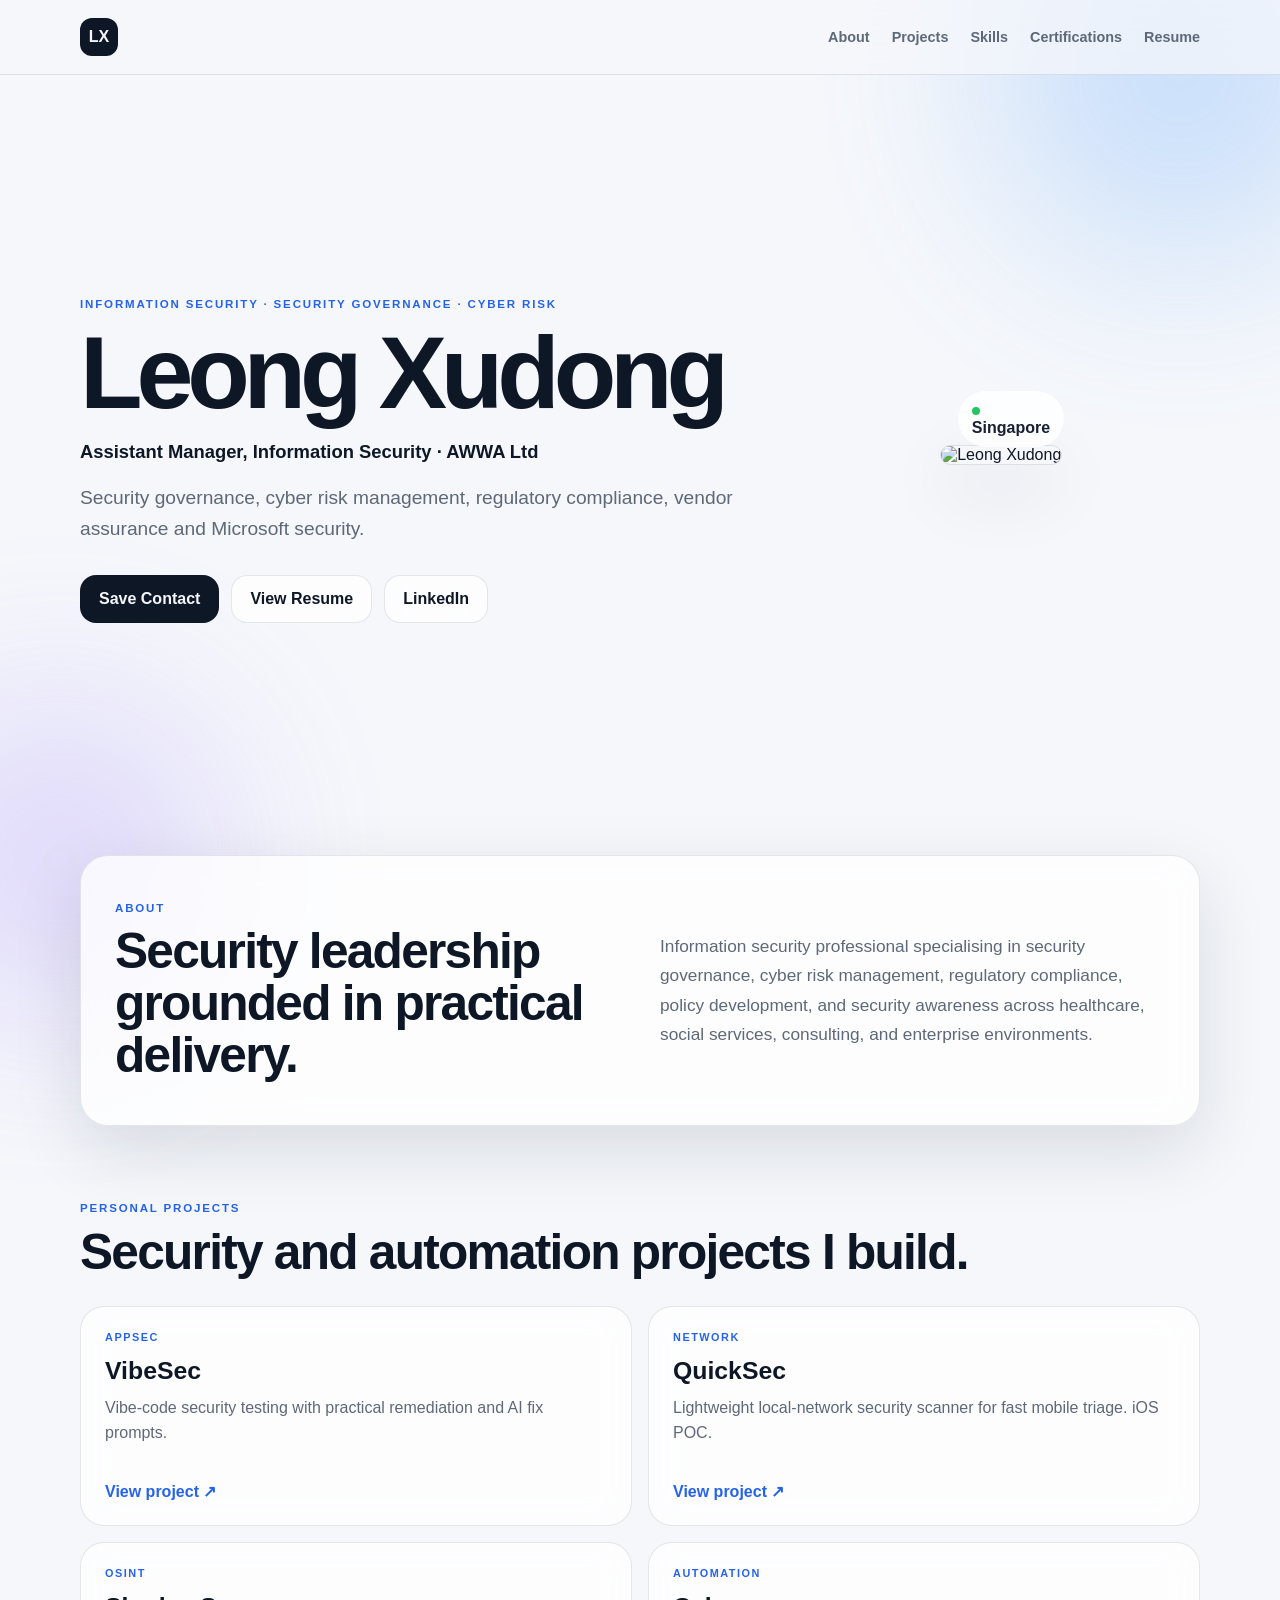
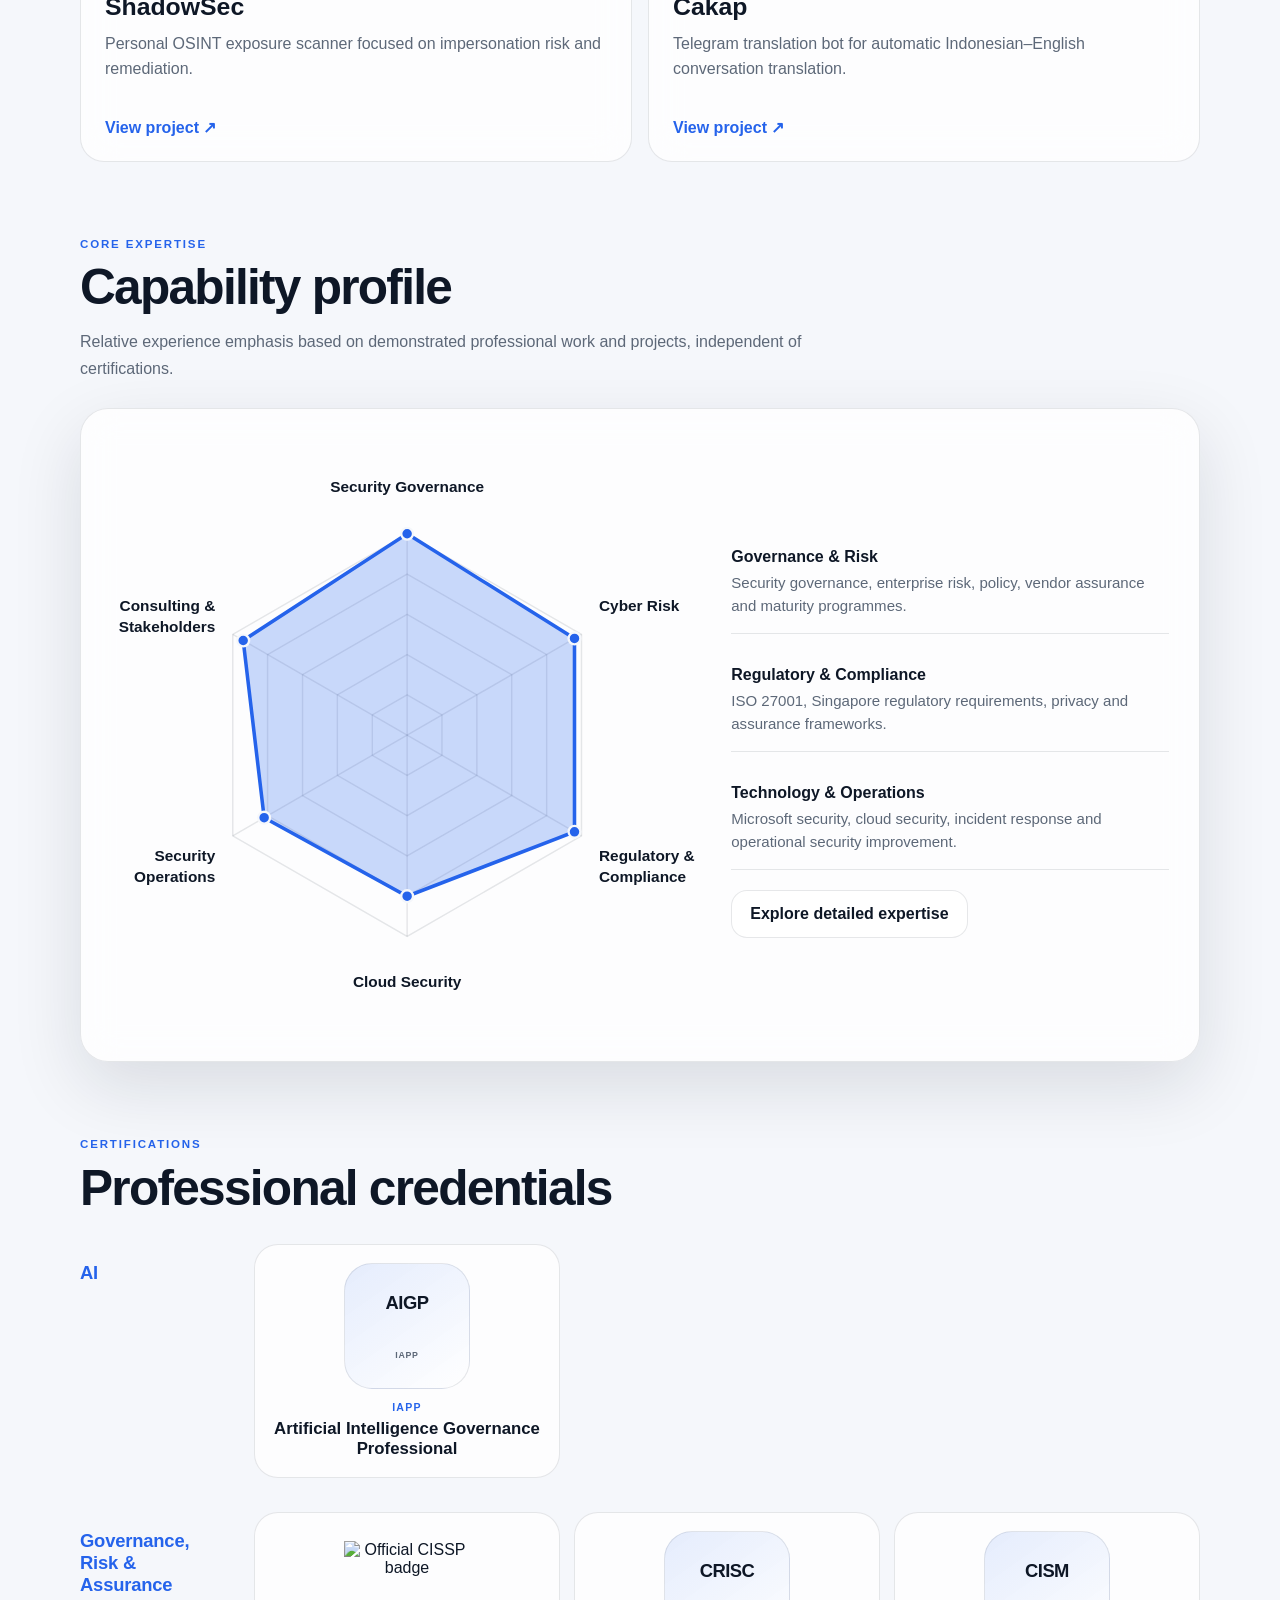
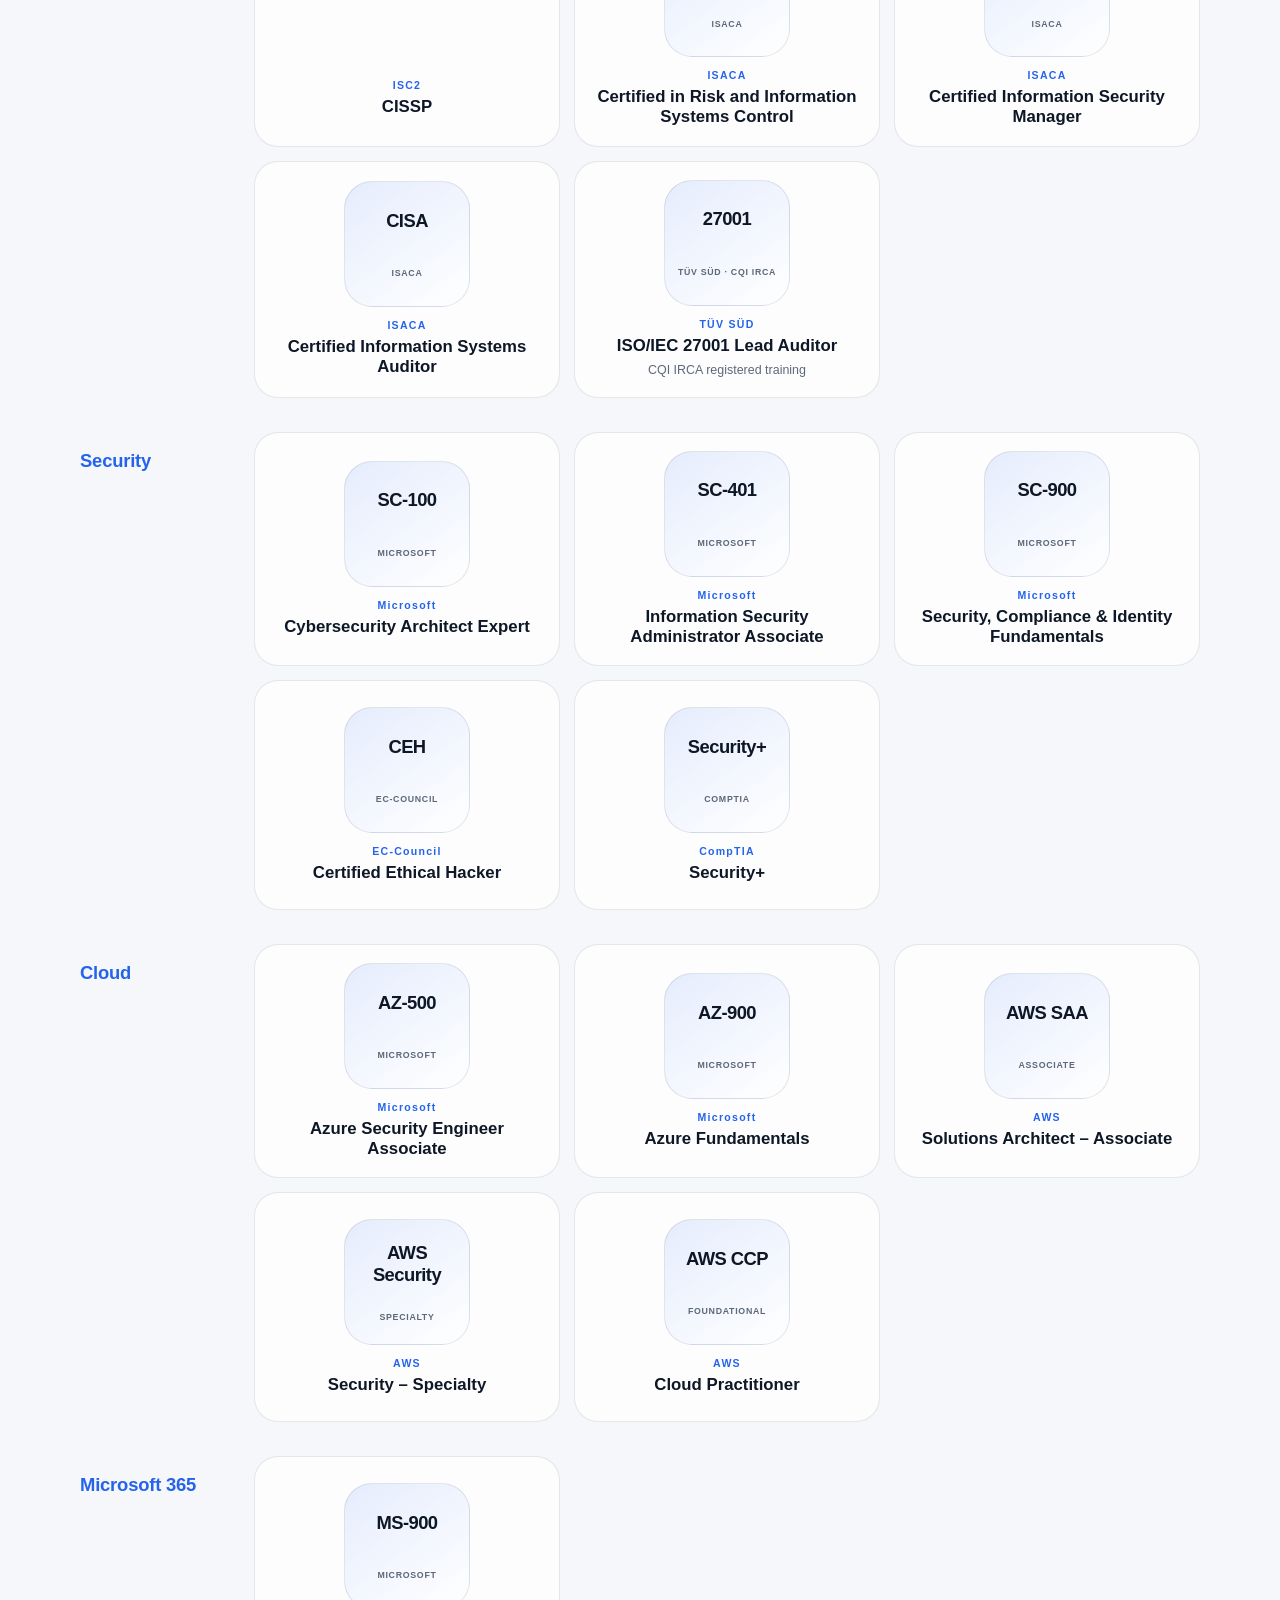
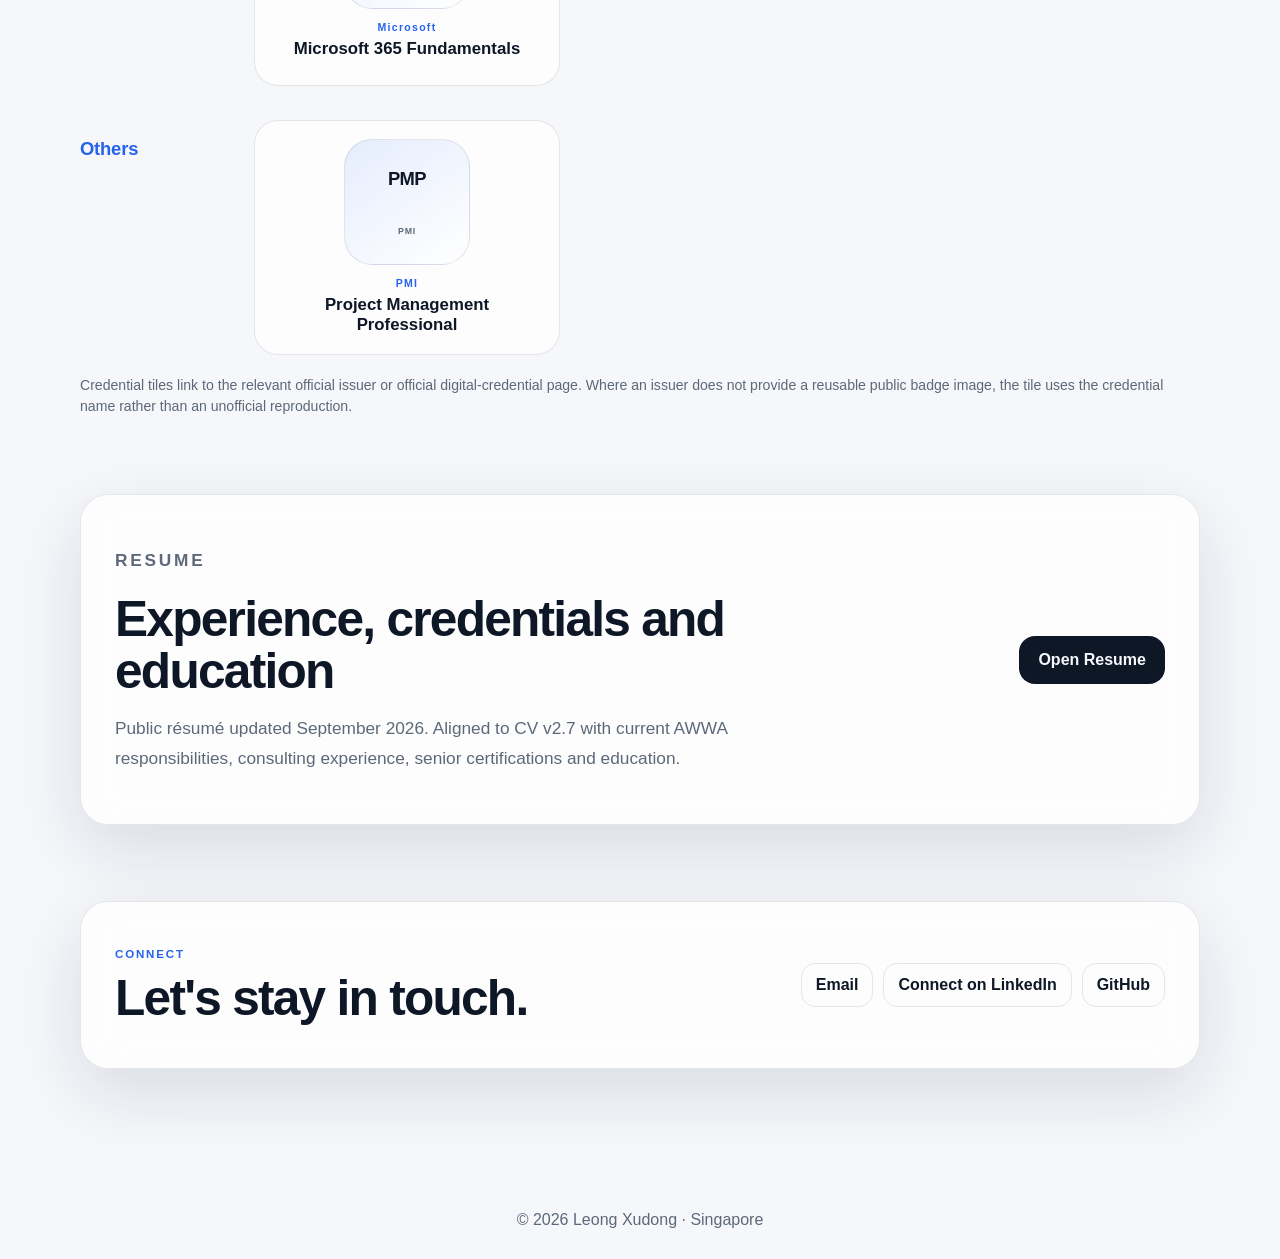
==== commit db7a686d: "Align portfolio summary with CV v2.7" ====
--- a/index.html
+++ b/index.html
@@ -1 +1 @@
-<!doctype html><html lang="en"><head><meta charset="utf-8"><meta name="viewport" content="width=device-width, initial-scale=1"><meta name="description" content="Leong Xudong — Information Security, Security Governance, Cyber Risk and Regulatory Compliance."><meta name="theme-color" content="#0b1220"><title>Leong Xudong | Information Security</title><link rel="stylesheet" href="style.css"></head><body><div class="ambient one"></div><div class="ambient two"></div><header class="topbar"><a class="brand" href="#top">LX</a><nav><a href="#about">About</a><a href="#projects">Projects</a><a href="#skills">Skills</a><a href="#certifications">Certifications</a><a href="#resume">Resume</a></nav></header><main id="top"><section class="hero reveal"><div class="hero-copy"><p class="kicker">INFORMATION SECURITY · SECURITY GOVERNANCE · CYBER RISK</p><h1>Leong Xudong</h1><p class="role">Assistant Manager, Information Security · AWWA Ltd</p><p class="lead">Security governance, cyber risk management, regulatory compliance, vendor assurance and Microsoft security.</p><div class="actions"><a class="button primary" href="Xudong-Leong.vcf" download>Save Contact</a><a class="button" href="resume.html">View Resume</a><a class="button" href="https://www.linkedin.com/in/leong-xudong-a3047a219" target="_blank" rel="noopener">LinkedIn</a></div></div><div class="portrait-wrap"><img class="portrait" src="https://avatars.githubusercontent.com/u/53284782?v=4" alt="Leong Xudong"><div class="status"><span></span> Singapore</div></div></section><section id="about" class="panel reveal"><div><p class="section-label">ABOUT</p><h2>Security leadership grounded in practical delivery.</h2></div><p>Information security professional with experience in security governance, cyber risk management, regulatory compliance, vendor assurance, policy development and security awareness across healthcare, social services, consulting and enterprise environments. Strong working knowledge of ISO/IEC 27001, NIST CSF 2.0, COBIT, SOC 2, Microsoft security technologies, third-party risk and data protection regulations.</p></section><section id="projects" class="reveal"><p class="section-label">PERSONAL PROJECTS</p><h2>Security and automation projects I build.</h2><div class="project-grid"><a class="project-card" href="https://github.com/leongxudong/VibeSec" target="_blank" rel="noopener"><span class="project-tag">APPSEC</span><strong>VibeSec</strong><p>Vibe-code security testing with practical remediation and AI fix prompts.</p><span class="project-link">View project ↗</span></a><a class="project-card" href="https://github.com/leongxudong/QuickSec" target="_blank" rel="noopener"><span class="project-tag">NETWORK</span><strong>QuickSec</strong><p>Lightweight local-network security scanner for fast mobile triage. iOS POC.</p><span class="project-link">View project ↗</span></a><a class="project-card" href="https://github.com/leongxudong/ShadowSec" target="_blank" rel="noopener"><span class="project-tag">OSINT</span><strong>ShadowSec</strong><p>Personal OSINT exposure scanner focused on impersonation risk and remediation.</p><span class="project-link">View project ↗</span></a><a class="project-card" href="https://github.com/leongxudong/Cakap" target="_blank" rel="noopener"><span class="project-tag">AUTOMATION</span><strong>Cakap</strong><p>Telegram translation bot for automatic Indonesian–English conversation translation.</p><span class="project-link">View project ↗</span></a></div></section><section id="skills" class="reveal skills-section"><p class="section-label">CORE EXPERTISE</p><h2>Capability profile</h2><p class="skills-note">Relative experience emphasis based on demonstrated professional work and projects, independent of certifications.</p><div class="radar-card"><svg class="skills-radar" viewBox="0 0 500 500" role="img" aria-labelledby="radar-title radar-desc"><title id="radar-title">Information security capability radar</title><desc id="radar-desc">Radar showing strongest emphasis in security governance, cyber risk, regulatory compliance and consulting, with substantial cloud security and security operations experience.</desc><g class="radar-grid"><polygon points="250,216 279.4,233 279.4,267 250,284 220.6,267 220.6,233"/><polygon points="250,182 308.9,216 308.9,284 250,318 191.1,284 191.1,216"/><polygon points="250,148 338.3,199 338.3,301 250,352 161.7,301 161.7,199"/><polygon points="250,114 367.8,182 367.8,318 250,386 132.2,318 132.2,182"/><polygon points="250,80 397.2,165 397.2,335 250,420 102.8,335 102.8,165"/><line x1="250" y1="250" x2="250" y2="80"/><line x1="250" y1="250" x2="397.2" y2="165"/><line x1="250" y1="250" x2="397.2" y2="335"/><line x1="250" y1="250" x2="250" y2="420"/><line x1="250" y1="250" x2="102.8" y2="335"/><line x1="250" y1="250" x2="102.8" y2="165"/></g><polygon class="radar-area" points="250,80 391.3,168.4 391.3,331.6 250,386 129.3,319.7 111.6,170.1"/><g class="radar-points"><circle cx="250" cy="80" r="5"/><circle cx="391.3" cy="168.4" r="5"/><circle cx="391.3" cy="331.6" r="5"/><circle cx="250" cy="386" r="5"/><circle cx="129.3" cy="319.7" r="5"/><circle cx="111.6" cy="170.1" r="5"/></g><g class="radar-labels"><text x="250" y="45" text-anchor="middle">Security Governance</text><text x="412" y="145" text-anchor="start">Cyber Risk</text><text x="412" y="356" text-anchor="start"><tspan x="412" dy="0">Regulatory &amp;</tspan><tspan x="412" dy="18">Compliance</tspan></text><text x="250" y="463" text-anchor="middle">Cloud Security</text><text x="88" y="356" text-anchor="end"><tspan x="88">Security</tspan><tspan x="88" dy="18">Operations</tspan></text><text x="88" y="145" text-anchor="end"><tspan x="88">Consulting &amp;</tspan><tspan x="88" dy="18">Stakeholders</tspan></text></g></svg><div class="radar-summary"><div><strong>Governance &amp; Risk</strong><span>Security governance, enterprise risk, policy, vendor assurance and maturity programmes.</span></div><div><strong>Regulatory &amp; Compliance</strong><span>ISO 27001, Singapore regulatory requirements, privacy and assurance frameworks.</span></div><div><strong>Technology &amp; Operations</strong><span>Microsoft security, cloud security, incident response and operational security improvement.</span></div><a class="button" href="expertise.html">Explore detailed expertise</a></div></div></section><section id="certifications" class="reveal"><p class="section-label">CERTIFICATIONS</p><h2>Professional credentials</h2><div class="cert-groups"><section class="cert-group"><h3>AI</h3><div class="cert-grid"><a class="cert-badge" href="https://iapp.org/certify/aigp" target="_blank" rel="noopener"><div class="badge-mark">AIGP<small>IAPP</small></div><span class="issuer">IAPP</span><strong>Artificial Intelligence Governance Professional</strong></a></div></section><section class="cert-group"><h3>Governance, Risk &amp; Assurance</h3><div class="cert-grid"><a class="cert-badge" href="https://www.isc2.org/certifications/cissp" target="_blank" rel="noopener"><img src="https://edge.sitecorecloud.io/internationf173-xmc4e73-prodbc0f-9660/media/Project/ISC2/Main/Components/Product-Masthead/Badge-CISSP-black.png?h=880&amp;iar=0&amp;w=880" alt="Official CISSP badge"><span class="issuer">ISC2</span><strong>CISSP</strong></a><a class="cert-badge" href="https://www.isaca.org/credentialing/crisc" target="_blank" rel="noopener"><div class="badge-mark">CRISC<small>ISACA</small></div><span class="issuer">ISACA</span><strong>Certified in Risk and Information Systems Control</strong></a><a class="cert-badge" href="https://www.isaca.org/credentialing/cism" target="_blank" rel="noopener"><div class="badge-mark">CISM<small>ISACA</small></div><span class="issuer">ISACA</span><strong>Certified Information Security Manager</strong></a><a class="cert-badge" href="https://www.isaca.org/credentialing/cisa" target="_blank" rel="noopener"><div class="badge-mark">CISA<small>ISACA</small></div><span class="issuer">ISACA</span><strong>Certified Information Systems Auditor</strong></a><a class="cert-badge" href="https://www.tuvsud.com/en-sg/store/academy-sg/sectors/cybersecurity/0008-iso-iec-27001-lead-auditor-cqi-irca" target="_blank" rel="noopener"><div class="badge-mark">27001<small>TÜV SÜD · CQI IRCA</small></div><span class="issuer">TÜV SÜD</span><strong>ISO/IEC 27001 Lead Auditor</strong><span class="detail">CQI IRCA registered training</span></a></div></section><section class="cert-group"><h3>Security</h3><div class="cert-grid"><a class="cert-badge" href="https://learn.microsoft.com/credentials/certifications/cybersecurity-architect-expert/" target="_blank" rel="noopener"><div class="badge-mark">SC-100<small>MICROSOFT</small></div><span class="issuer">Microsoft</span><strong>Cybersecurity Architect Expert</strong></a><a class="cert-badge" href="https://learn.microsoft.com/credentials/certifications/information-security-administrator/" target="_blank" rel="noopener"><div class="badge-mark">SC-401<small>MICROSOFT</small></div><span class="issuer">Microsoft</span><strong>Information Security Administrator Associate</strong></a><a class="cert-badge" href="https://learn.microsoft.com/credentials/certifications/security-compliance-and-identity-fundamentals/" target="_blank" rel="noopener"><div class="badge-mark">SC-900<small>MICROSOFT</small></div><span class="issuer">Microsoft</span><strong>Security, Compliance &amp; Identity Fundamentals</strong></a><a class="cert-badge" href="https://www.eccouncil.org/train-certify/certified-ethical-hacker-ceh/" target="_blank" rel="noopener"><div class="badge-mark">CEH<small>EC-COUNCIL</small></div><span class="issuer">EC-Council</span><strong>Certified Ethical Hacker</strong></a><a class="cert-badge" href="https://www.credly.com/org/comptia/badge/comptia-security-ce-certification" target="_blank" rel="noopener"><div class="badge-mark">Security+<small>COMPTIA</small></div><span class="issuer">CompTIA</span><strong>Security+</strong></a></div></section><section class="cert-group"><h3>Cloud</h3><div class="cert-grid"><a class="cert-badge" href="https://learn.microsoft.com/credentials/certifications/azure-security-engineer/" target="_blank" rel="noopener"><div class="badge-mark">AZ-500<small>MICROSOFT</small></div><span class="issuer">Microsoft</span><strong>Azure Security Engineer Associate</strong></a><a class="cert-badge" href="https://learn.microsoft.com/credentials/certifications/azure-fundamentals/" target="_blank" rel="noopener"><div class="badge-mark">AZ-900<small>MICROSOFT</small></div><span class="issuer">Microsoft</span><strong>Azure Fundamentals</strong></a><a class="cert-badge" href="https://www.credly.com/org/amazon-web-services/badge/aws-certified-solutions-architect-associate" target="_blank" rel="noopener"><div class="badge-mark">AWS SAA<small>ASSOCIATE</small></div><span class="issuer">AWS</span><strong>Solutions Architect – Associate</strong></a><a class="cert-badge" href="https://www.credly.com/org/amazon-web-services/badge/aws-certified-security-specialty/" target="_blank" rel="noopener"><div class="badge-mark">AWS Security<small>SPECIALTY</small></div><span class="issuer">AWS</span><strong>Security – Specialty</strong></a><a class="cert-badge" href="https://www.credly.com/org/amazon-web-services/badge/aws-certified-cloud-practitioner" target="_blank" rel="noopener"><div class="badge-mark">AWS CCP<small>FOUNDATIONAL</small></div><span class="issuer">AWS</span><strong>Cloud Practitioner</strong></a></div></section><section class="cert-group"><h3>Microsoft 365</h3><div class="cert-grid"><a class="cert-badge" href="https://learn.microsoft.com/credentials/certifications/microsoft-365-fundamentals/" target="_blank" rel="noopener"><div class="badge-mark">MS-900<small>MICROSOFT</small></div><span class="issuer">Microsoft</span><strong>Microsoft 365 Fundamentals</strong></a></div></section><section class="cert-group"><h3>Others</h3><div class="cert-grid"><a class="cert-badge" href="https://www.credly.com/org/project-management-institute/badge/project-management-professional-pmp" target="_blank" rel="noopener"><div class="badge-mark">PMP<small>PMI</small></div><span class="issuer">PMI</span><strong>Project Management Professional</strong></a></div></section></div><p class="cert-note">Credential tiles link to the relevant official issuer or official digital-credential page. Where an issuer does not provide a reusable public badge image, the tile uses the credential name rather than an unofficial reproduction.</p></section><section id="resume" class="resume-card reveal"><div><p class="section-label">RESUME</p><h2>Experience, credentials and education</h2><p>Public résumé updated August 2026. Includes current AWWA responsibilities, consulting experience, certifications and education.</p></div><a class="button primary" href="resume.html">Open Resume</a></section><section class="contact-strip reveal"><div><p class="section-label">CONNECT</p><h2>Let's stay in touch.</h2></div><div class="socials"><a href="mailto:leongxudong@outlook.com">Email</a><a href="https://www.linkedin.com/in/leong-xudong-a3047a219" target="_blank" rel="noopener">Connect on LinkedIn</a><a href="https://github.com/leongxudong" target="_blank" rel="noopener">GitHub</a></div></section></main><footer>© 2026 Leong Xudong · Singapore</footer><script>const observer=new IntersectionObserver(entries=>entries.forEach(entry=>{if(entry.isIntersecting)entry.target.classList.add('show')}),{threshold:.12});document.querySelectorAll('.reveal').forEach(element=>observer.observe(element));</script></body></html>+<!doctype html><html lang="en"><head><meta charset="utf-8"><meta name="viewport" content="width=device-width, initial-scale=1"><meta name="description" content="Leong Xudong — Information Security, Security Governance, Cyber Risk and Regulatory Compliance."><meta name="theme-color" content="#0b1220"><title>Leong Xudong | Information Security</title><link rel="stylesheet" href="style.css"></head><body><div class="ambient one"></div><div class="ambient two"></div><header class="topbar"><a class="brand" href="#top">LX</a><nav><a href="#about">About</a><a href="#projects">Projects</a><a href="#skills">Skills</a><a href="#certifications">Certifications</a><a href="#resume">Resume</a></nav></header><main id="top"><section class="hero reveal"><div class="hero-copy"><p class="kicker">INFORMATION SECURITY · SECURITY GOVERNANCE · CYBER RISK</p><h1>Leong Xudong</h1><p class="role">Assistant Manager, Information Security · AWWA Ltd</p><p class="lead">Security governance, cyber risk management, regulatory compliance, vendor assurance and Microsoft security.</p><div class="actions"><a class="button primary" href="Xudong-Leong.vcf" download>Save Contact</a><a class="button" href="resume.html">View Resume</a><a class="button" href="https://www.linkedin.com/in/leong-xudong-a3047a219" target="_blank" rel="noopener">LinkedIn</a></div></div><div class="portrait-wrap"><img class="portrait" src="https://avatars.githubusercontent.com/u/53284782?v=4" alt="Leong Xudong"><div class="status"><span></span> Singapore</div></div></section><section id="about" class="panel reveal"><div><p class="section-label">ABOUT</p><h2>Security leadership grounded in practical delivery.</h2></div><p>Information security professional specialising in security governance, cyber risk management, regulatory compliance, policy development, and security awareness across healthcare, social services, consulting, and enterprise environments.</p></section><section id="projects" class="reveal"><p class="section-label">PERSONAL PROJECTS</p><h2>Security and automation projects I build.</h2><div class="project-grid"><a class="project-card" href="https://github.com/leongxudong/VibeSec" target="_blank" rel="noopener"><span class="project-tag">APPSEC</span><strong>VibeSec</strong><p>Vibe-code security testing with practical remediation and AI fix prompts.</p><span class="project-link">View project ↗</span></a><a class="project-card" href="https://github.com/leongxudong/QuickSec" target="_blank" rel="noopener"><span class="project-tag">NETWORK</span><strong>QuickSec</strong><p>Lightweight local-network security scanner for fast mobile triage. iOS POC.</p><span class="project-link">View project ↗</span></a><a class="project-card" href="https://github.com/leongxudong/ShadowSec" target="_blank" rel="noopener"><span class="project-tag">OSINT</span><strong>ShadowSec</strong><p>Personal OSINT exposure scanner focused on impersonation risk and remediation.</p><span class="project-link">View project ↗</span></a><a class="project-card" href="https://github.com/leongxudong/Cakap" target="_blank" rel="noopener"><span class="project-tag">AUTOMATION</span><strong>Cakap</strong><p>Telegram translation bot for automatic Indonesian–English conversation translation.</p><span class="project-link">View project ↗</span></a></div></section><section id="skills" class="reveal skills-section"><p class="section-label">CORE EXPERTISE</p><h2>Capability profile</h2><p class="skills-note">Relative experience emphasis based on demonstrated professional work and projects, independent of certifications.</p><div class="radar-card"><svg class="skills-radar" viewBox="0 0 500 500" role="img" aria-labelledby="radar-title radar-desc"><title id="radar-title">Information security capability radar</title><desc id="radar-desc">Radar showing strongest emphasis in security governance, cyber risk, regulatory compliance and consulting, with substantial cloud security and security operations experience.</desc><g class="radar-grid"><polygon points="250,216 279.4,233 279.4,267 250,284 220.6,267 220.6,233"/><polygon points="250,182 308.9,216 308.9,284 250,318 191.1,284 191.1,216"/><polygon points="250,148 338.3,199 338.3,301 250,352 161.7,301 161.7,199"/><polygon points="250,114 367.8,182 367.8,318 250,386 132.2,318 132.2,182"/><polygon points="250,80 397.2,165 397.2,335 250,420 102.8,335 102.8,165"/><line x1="250" y1="250" x2="250" y2="80"/><line x1="250" y1="250" x2="397.2" y2="165"/><line x1="250" y1="250" x2="397.2" y2="335"/><line x1="250" y1="250" x2="250" y2="420"/><line x1="250" y1="250" x2="102.8" y2="335"/><line x1="250" y1="250" x2="102.8" y2="165"/></g><polygon class="radar-area" points="250,80 391.3,168.4 391.3,331.6 250,386 129.3,319.7 111.6,170.1"/><g class="radar-points"><circle cx="250" cy="80" r="5"/><circle cx="391.3" cy="168.4" r="5"/><circle cx="391.3" cy="331.6" r="5"/><circle cx="250" cy="386" r="5"/><circle cx="129.3" cy="319.7" r="5"/><circle cx="111.6" cy="170.1" r="5"/></g><g class="radar-labels"><text x="250" y="45" text-anchor="middle">Security Governance</text><text x="412" y="145" text-anchor="start">Cyber Risk</text><text x="412" y="356" text-anchor="start"><tspan x="412" dy="0">Regulatory &amp;</tspan><tspan x="412" dy="18">Compliance</tspan></text><text x="250" y="463" text-anchor="middle">Cloud Security</text><text x="88" y="356" text-anchor="end"><tspan x="88">Security</tspan><tspan x="88" dy="18">Operations</tspan></text><text x="88" y="145" text-anchor="end"><tspan x="88">Consulting &amp;</tspan><tspan x="88" dy="18">Stakeholders</tspan></text></g></svg><div class="radar-summary"><div><strong>Governance &amp; Risk</strong><span>Security governance, enterprise risk, policy, vendor assurance and maturity programmes.</span></div><div><strong>Regulatory &amp; Compliance</strong><span>ISO 27001, Singapore regulatory requirements, privacy and assurance frameworks.</span></div><div><strong>Technology &amp; Operations</strong><span>Microsoft security, cloud security, incident response and operational security improvement.</span></div><a class="button" href="expertise.html">Explore detailed expertise</a></div></div></section><section id="certifications" class="reveal"><p class="section-label">CERTIFICATIONS</p><h2>Professional credentials</h2><div class="cert-groups"><section class="cert-group"><h3>AI</h3><div class="cert-grid"><a class="cert-badge" href="https://iapp.org/certify/aigp" target="_blank" rel="noopener"><div class="badge-mark">AIGP<small>IAPP</small></div><span class="issuer">IAPP</span><strong>Artificial Intelligence Governance Professional</strong></a></div></section><section class="cert-group"><h3>Governance, Risk &amp; Assurance</h3><div class="cert-grid"><a class="cert-badge" href="https://www.isc2.org/certifications/cissp" target="_blank" rel="noopener"><img src="https://edge.sitecorecloud.io/internationf173-xmc4e73-prodbc0f-9660/media/Project/ISC2/Main/Components/Product-Masthead/Badge-CISSP-black.png?h=880&amp;iar=0&amp;w=880" alt="Official CISSP badge"><span class="issuer">ISC2</span><strong>CISSP</strong></a><a class="cert-badge" href="https://www.isaca.org/credentialing/crisc" target="_blank" rel="noopener"><div class="badge-mark">CRISC<small>ISACA</small></div><span class="issuer">ISACA</span><strong>Certified in Risk and Information Systems Control</strong></a><a class="cert-badge" href="https://www.isaca.org/credentialing/cism" target="_blank" rel="noopener"><div class="badge-mark">CISM<small>ISACA</small></div><span class="issuer">ISACA</span><strong>Certified Information Security Manager</strong></a><a class="cert-badge" href="https://www.isaca.org/credentialing/cisa" target="_blank" rel="noopener"><div class="badge-mark">CISA<small>ISACA</small></div><span class="issuer">ISACA</span><strong>Certified Information Systems Auditor</strong></a><a class="cert-badge" href="https://www.tuvsud.com/en-sg/store/academy-sg/sectors/cybersecurity/0008-iso-iec-27001-lead-auditor-cqi-irca" target="_blank" rel="noopener"><div class="badge-mark">27001<small>TÜV SÜD · CQI IRCA</small></div><span class="issuer">TÜV SÜD</span><strong>ISO/IEC 27001 Lead Auditor</strong><span class="detail">CQI IRCA registered training</span></a></div></section><section class="cert-group"><h3>Security</h3><div class="cert-grid"><a class="cert-badge" href="https://learn.microsoft.com/credentials/certifications/cybersecurity-architect-expert/" target="_blank" rel="noopener"><div class="badge-mark">SC-100<small>MICROSOFT</small></div><span class="issuer">Microsoft</span><strong>Cybersecurity Architect Expert</strong></a><a class="cert-badge" href="https://learn.microsoft.com/credentials/certifications/information-security-administrator/" target="_blank" rel="noopener"><div class="badge-mark">SC-401<small>MICROSOFT</small></div><span class="issuer">Microsoft</span><strong>Information Security Administrator Associate</strong></a><a class="cert-badge" href="https://learn.microsoft.com/credentials/certifications/security-compliance-and-identity-fundamentals/" target="_blank" rel="noopener"><div class="badge-mark">SC-900<small>MICROSOFT</small></div><span class="issuer">Microsoft</span><strong>Security, Compliance &amp; Identity Fundamentals</strong></a><a class="cert-badge" href="https://www.eccouncil.org/train-certify/certified-ethical-hacker-ceh/" target="_blank" rel="noopener"><div class="badge-mark">CEH<small>EC-COUNCIL</small></div><span class="issuer">EC-Council</span><strong>Certified Ethical Hacker</strong></a><a class="cert-badge" href="https://www.credly.com/org/comptia/badge/comptia-security-ce-certification" target="_blank" rel="noopener"><div class="badge-mark">Security+<small>COMPTIA</small></div><span class="issuer">CompTIA</span><strong>Security+</strong></a></div></section><section class="cert-group"><h3>Cloud</h3><div class="cert-grid"><a class="cert-badge" href="https://learn.microsoft.com/credentials/certifications/azure-security-engineer/" target="_blank" rel="noopener"><div class="badge-mark">AZ-500<small>MICROSOFT</small></div><span class="issuer">Microsoft</span><strong>Azure Security Engineer Associate</strong></a><a class="cert-badge" href="https://learn.microsoft.com/credentials/certifications/azure-fundamentals/" target="_blank" rel="noopener"><div class="badge-mark">AZ-900<small>MICROSOFT</small></div><span class="issuer">Microsoft</span><strong>Azure Fundamentals</strong></a><a class="cert-badge" href="https://www.credly.com/org/amazon-web-services/badge/aws-certified-solutions-architect-associate" target="_blank" rel="noopener"><div class="badge-mark">AWS SAA<small>ASSOCIATE</small></div><span class="issuer">AWS</span><strong>Solutions Architect – Associate</strong></a><a class="cert-badge" href="https://www.credly.com/org/amazon-web-services/badge/aws-certified-security-specialty/" target="_blank" rel="noopener"><div class="badge-mark">AWS Security<small>SPECIALTY</small></div><span class="issuer">AWS</span><strong>Security – Specialty</strong></a><a class="cert-badge" href="https://www.credly.com/org/amazon-web-services/badge/aws-certified-cloud-practitioner" target="_blank" rel="noopener"><div class="badge-mark">AWS CCP<small>FOUNDATIONAL</small></div><span class="issuer">AWS</span><strong>Cloud Practitioner</strong></a></div></section><section class="cert-group"><h3>Microsoft 365</h3><div class="cert-grid"><a class="cert-badge" href="https://learn.microsoft.com/credentials/certifications/microsoft-365-fundamentals/" target="_blank" rel="noopener"><div class="badge-mark">MS-900<small>MICROSOFT</small></div><span class="issuer">Microsoft</span><strong>Microsoft 365 Fundamentals</strong></a></div></section><section class="cert-group"><h3>Others</h3><div class="cert-grid"><a class="cert-badge" href="https://www.credly.com/org/project-management-institute/badge/project-management-professional-pmp" target="_blank" rel="noopener"><div class="badge-mark">PMP<small>PMI</small></div><span class="issuer">PMI</span><strong>Project Management Professional</strong></a></div></section></div><p class="cert-note">Credential tiles link to the relevant official issuer or official digital-credential page. Where an issuer does not provide a reusable public badge image, the tile uses the credential name rather than an unofficial reproduction.</p></section><section id="resume" class="resume-card reveal"><div><p class="section-label">RESUME</p><h2>Experience, credentials and education</h2><p>Public résumé updated September 2026. Aligned to CV v2.7 with current AWWA responsibilities, consulting experience, senior certifications and education.</p></div><a class="button primary" href="resume.html">Open Resume</a></section><section class="contact-strip reveal"><div><p class="section-label">CONNECT</p><h2>Let's stay in touch.</h2></div><div class="socials"><a href="mailto:leongxudong@outlook.com">Email</a><a href="https://www.linkedin.com/in/leong-xudong-a3047a219" target="_blank" rel="noopener">Connect on LinkedIn</a><a href="https://github.com/leongxudong" target="_blank" rel="noopener">GitHub</a></div></section></main><footer>© 2026 Leong Xudong · Singapore</footer><script>const observer=new IntersectionObserver(entries=>entries.forEach(entry=>{if(entry.isIntersecting)entry.target.classList.add('show')}),{threshold:.12});document.querySelectorAll('.reveal').forEach(element=>observer.observe(element));</script></body></html>
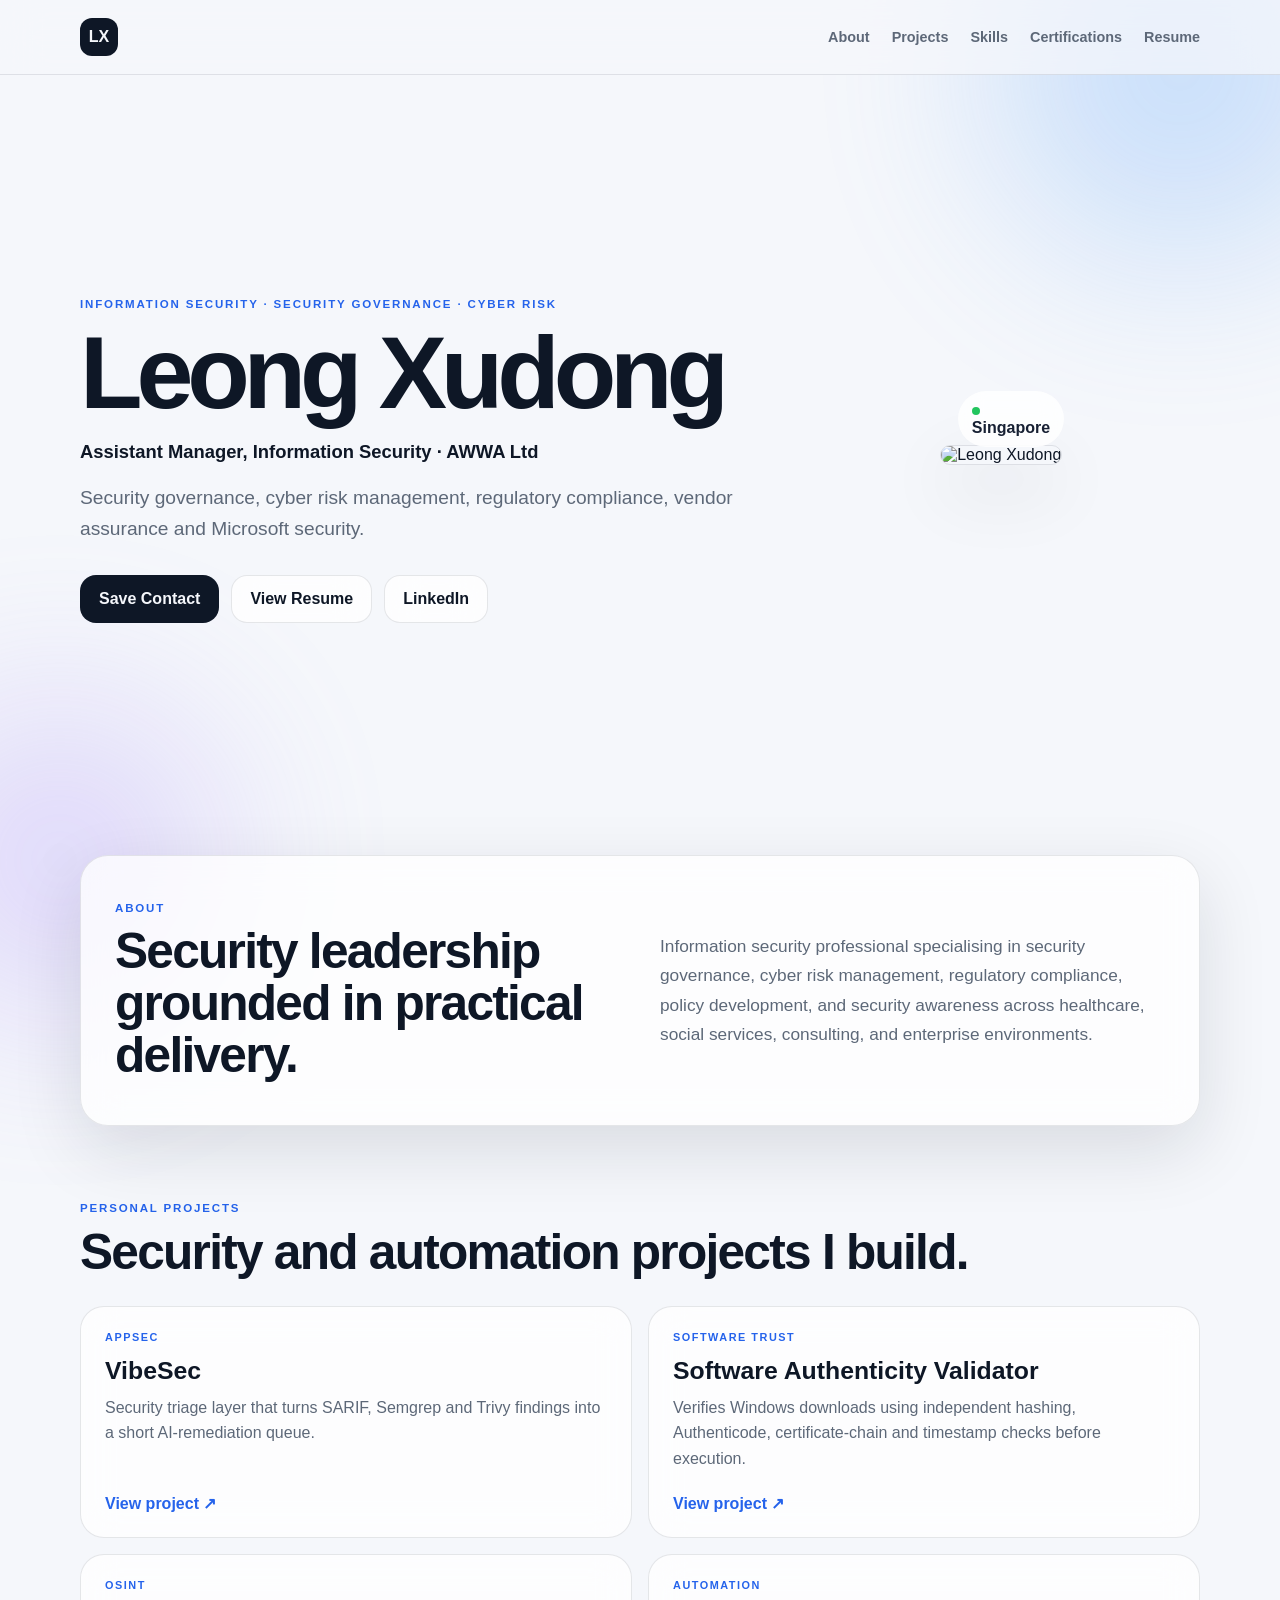
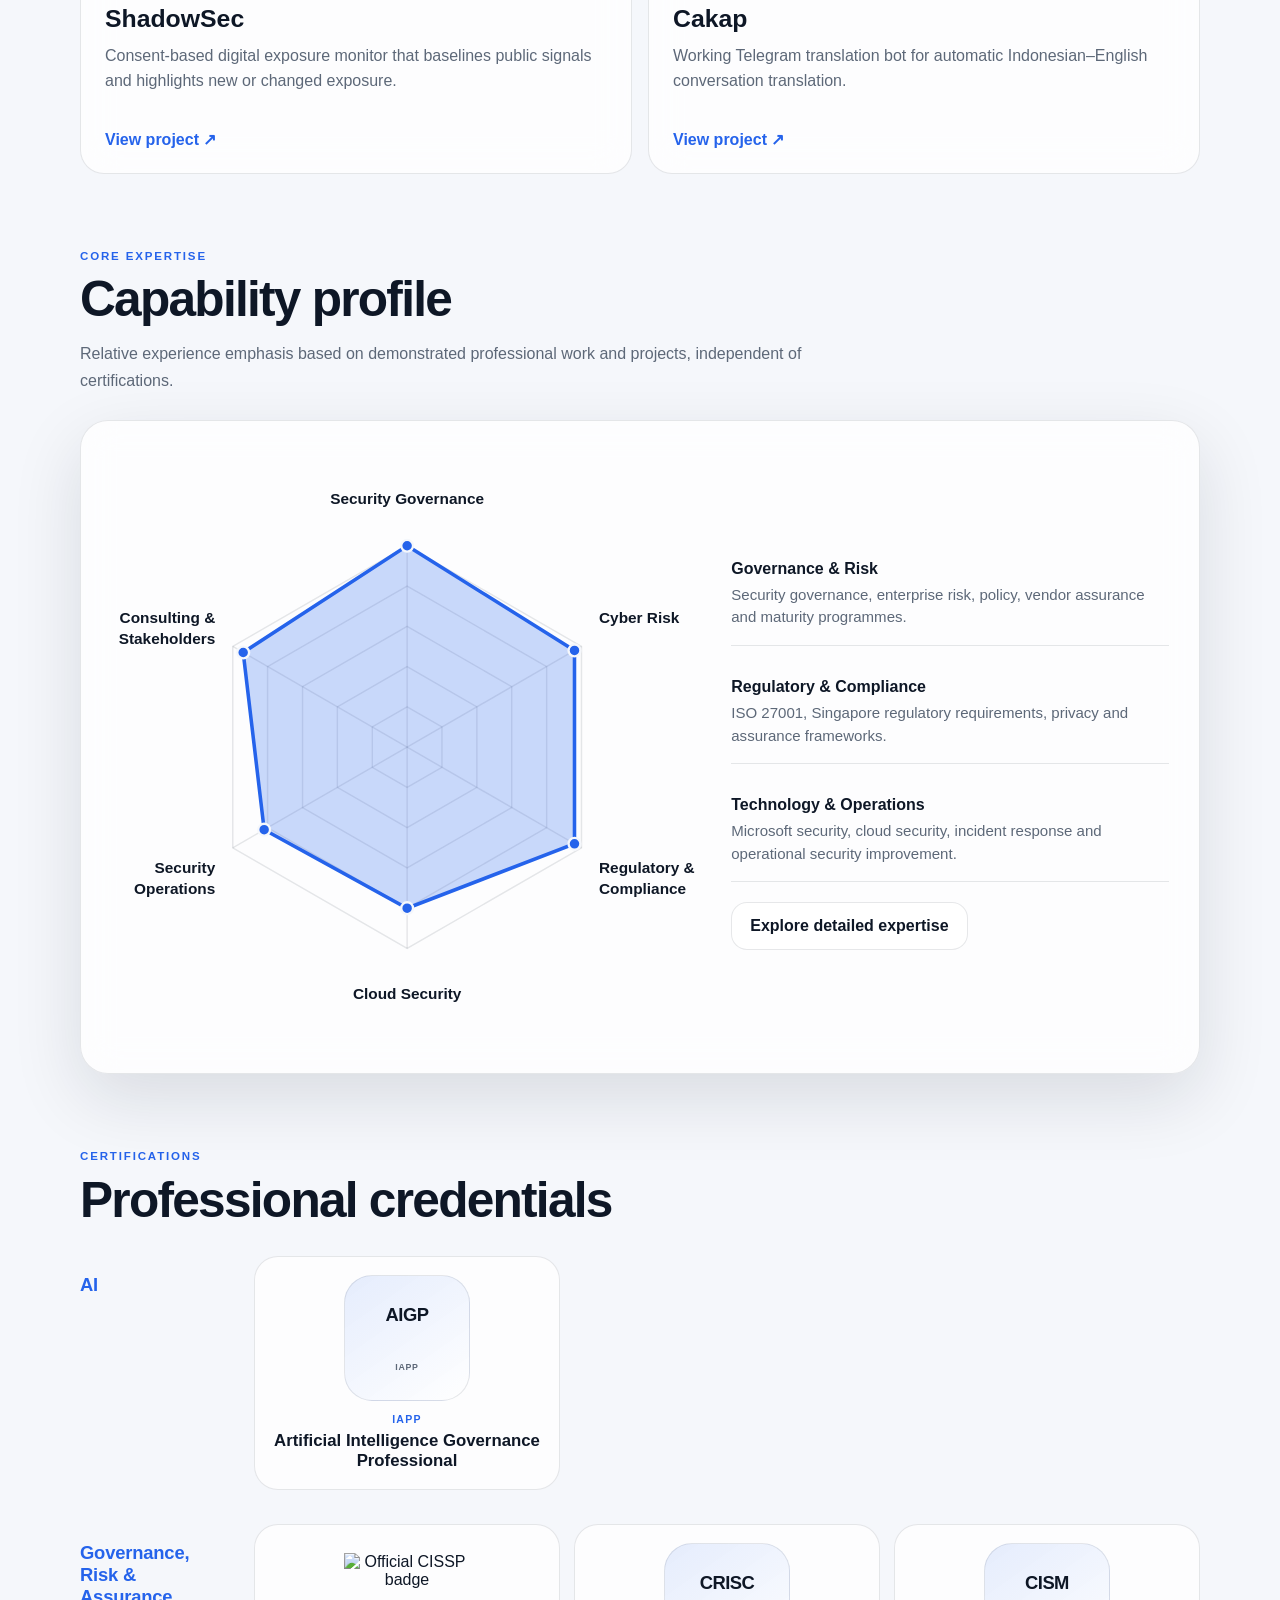
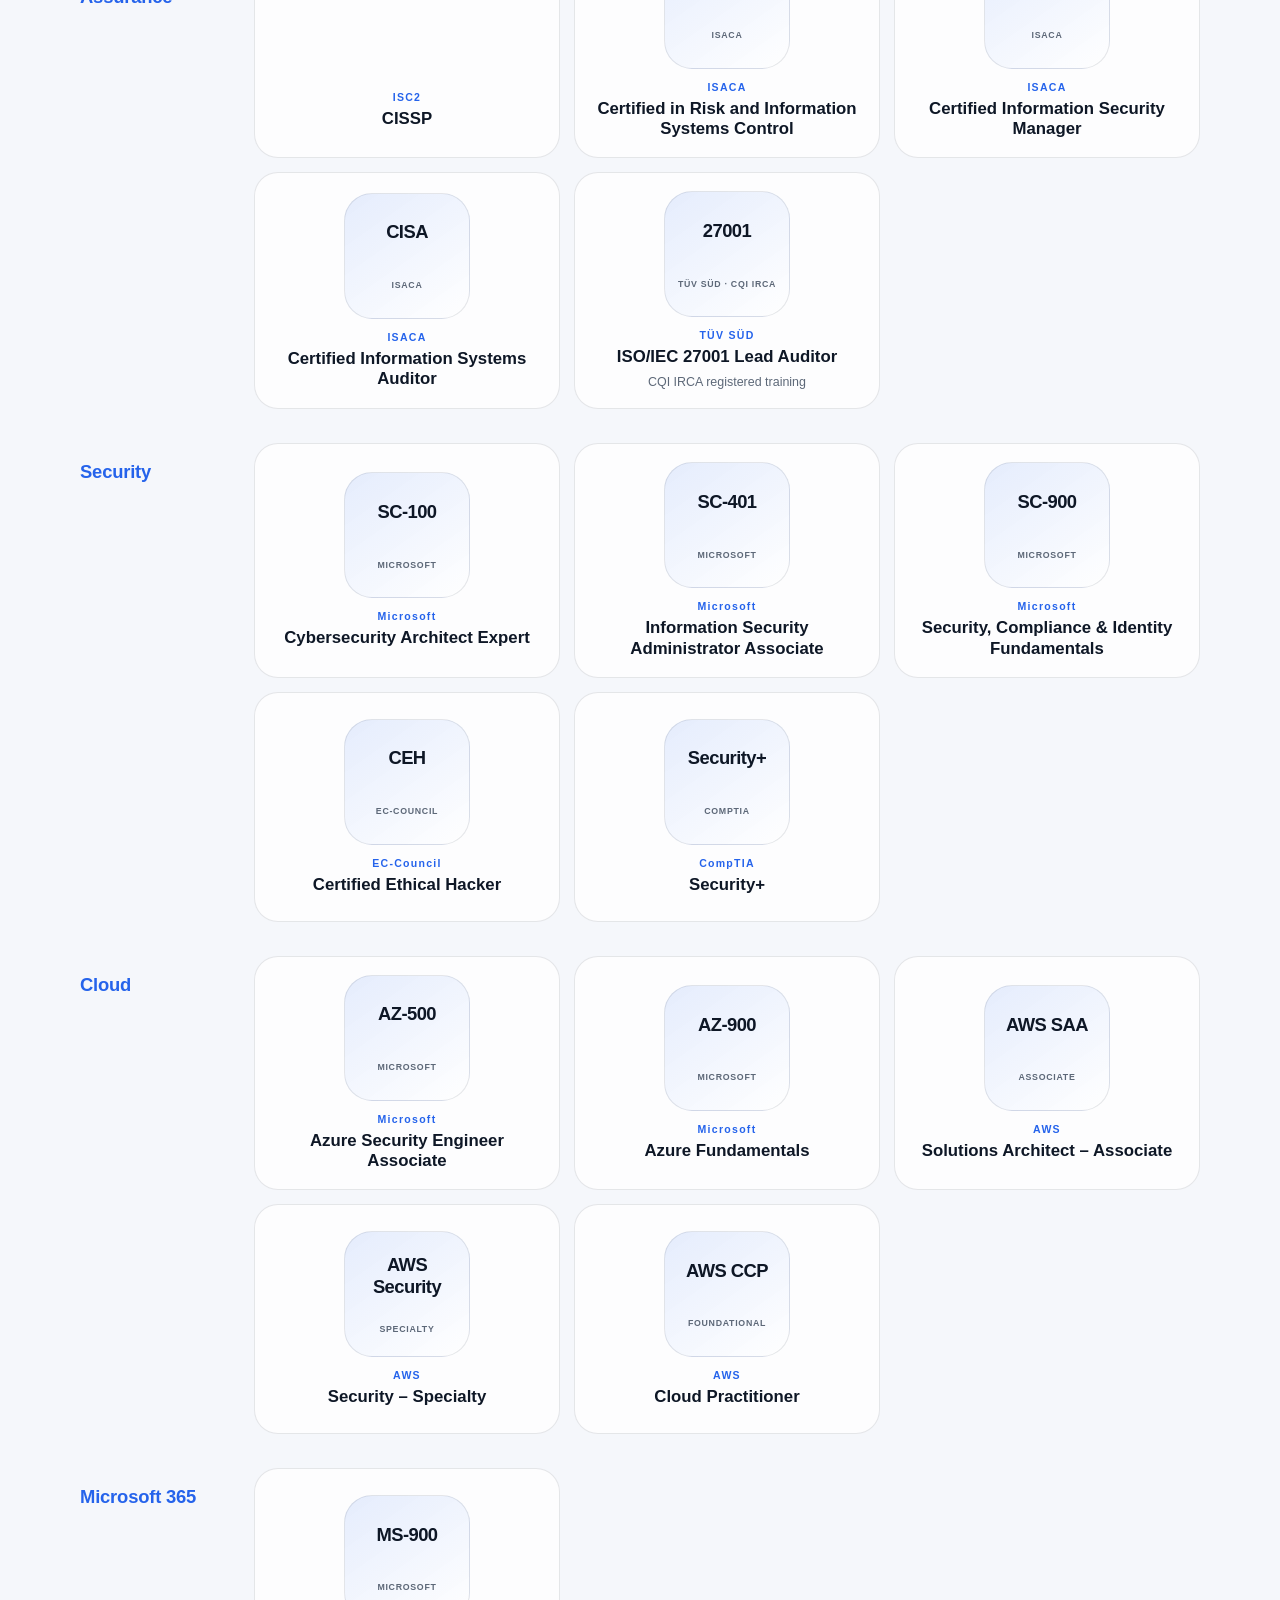
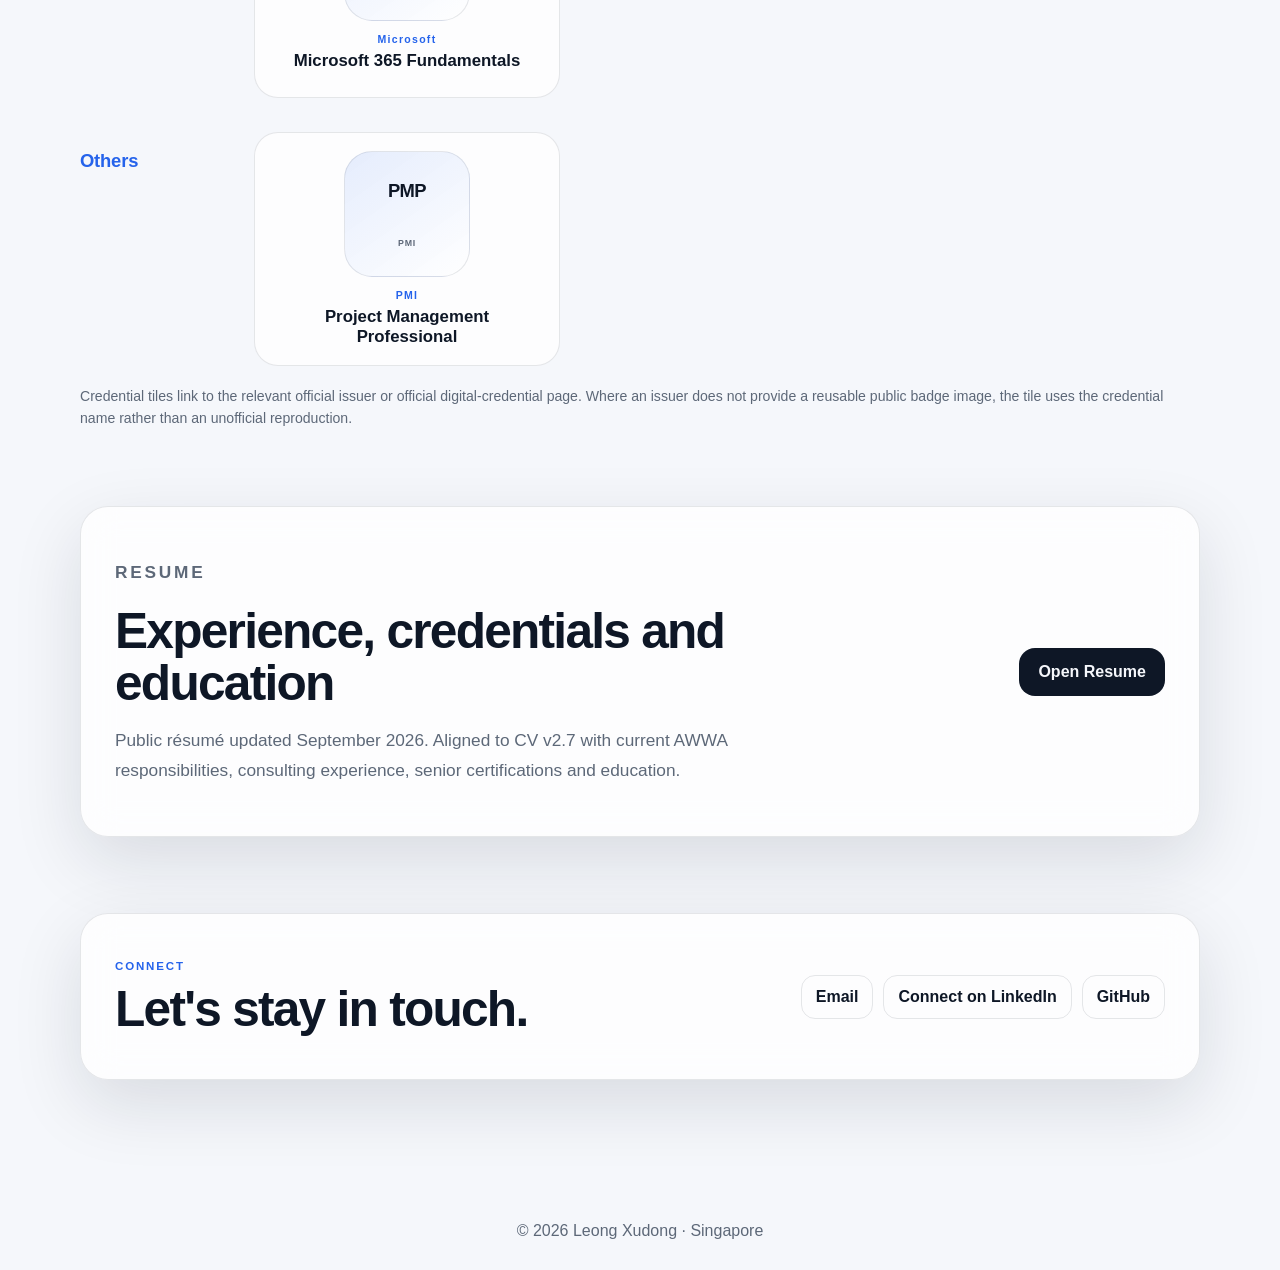
==== commit e2207501: "Rebalance featured projects around practical utility" ====
--- a/index.html
+++ b/index.html
@@ -1 +1 @@
-<!doctype html><html lang="en"><head><meta charset="utf-8"><meta name="viewport" content="width=device-width, initial-scale=1"><meta name="description" content="Leong Xudong — Information Security, Security Governance, Cyber Risk and Regulatory Compliance."><meta name="theme-color" content="#0b1220"><title>Leong Xudong | Information Security</title><link rel="stylesheet" href="style.css"></head><body><div class="ambient one"></div><div class="ambient two"></div><header class="topbar"><a class="brand" href="#top">LX</a><nav><a href="#about">About</a><a href="#projects">Projects</a><a href="#skills">Skills</a><a href="#certifications">Certifications</a><a href="#resume">Resume</a></nav></header><main id="top"><section class="hero reveal"><div class="hero-copy"><p class="kicker">INFORMATION SECURITY · SECURITY GOVERNANCE · CYBER RISK</p><h1>Leong Xudong</h1><p class="role">Assistant Manager, Information Security · AWWA Ltd</p><p class="lead">Security governance, cyber risk management, regulatory compliance, vendor assurance and Microsoft security.</p><div class="actions"><a class="button primary" href="Xudong-Leong.vcf" download>Save Contact</a><a class="button" href="resume.html">View Resume</a><a class="button" href="https://www.linkedin.com/in/leong-xudong-a3047a219" target="_blank" rel="noopener">LinkedIn</a></div></div><div class="portrait-wrap"><img class="portrait" src="https://avatars.githubusercontent.com/u/53284782?v=4" alt="Leong Xudong"><div class="status"><span></span> Singapore</div></div></section><section id="about" class="panel reveal"><div><p class="section-label">ABOUT</p><h2>Security leadership grounded in practical delivery.</h2></div><p>Information security professional specialising in security governance, cyber risk management, regulatory compliance, policy development, and security awareness across healthcare, social services, consulting, and enterprise environments.</p></section><section id="projects" class="reveal"><p class="section-label">PERSONAL PROJECTS</p><h2>Security and automation projects I build.</h2><div class="project-grid"><a class="project-card" href="https://github.com/leongxudong/VibeSec" target="_blank" rel="noopener"><span class="project-tag">APPSEC</span><strong>VibeSec</strong><p>Vibe-code security testing with practical remediation and AI fix prompts.</p><span class="project-link">View project ↗</span></a><a class="project-card" href="https://github.com/leongxudong/QuickSec" target="_blank" rel="noopener"><span class="project-tag">NETWORK</span><strong>QuickSec</strong><p>Lightweight local-network security scanner for fast mobile triage. iOS POC.</p><span class="project-link">View project ↗</span></a><a class="project-card" href="https://github.com/leongxudong/ShadowSec" target="_blank" rel="noopener"><span class="project-tag">OSINT</span><strong>ShadowSec</strong><p>Personal OSINT exposure scanner focused on impersonation risk and remediation.</p><span class="project-link">View project ↗</span></a><a class="project-card" href="https://github.com/leongxudong/Cakap" target="_blank" rel="noopener"><span class="project-tag">AUTOMATION</span><strong>Cakap</strong><p>Telegram translation bot for automatic Indonesian–English conversation translation.</p><span class="project-link">View project ↗</span></a></div></section><section id="skills" class="reveal skills-section"><p class="section-label">CORE EXPERTISE</p><h2>Capability profile</h2><p class="skills-note">Relative experience emphasis based on demonstrated professional work and projects, independent of certifications.</p><div class="radar-card"><svg class="skills-radar" viewBox="0 0 500 500" role="img" aria-labelledby="radar-title radar-desc"><title id="radar-title">Information security capability radar</title><desc id="radar-desc">Radar showing strongest emphasis in security governance, cyber risk, regulatory compliance and consulting, with substantial cloud security and security operations experience.</desc><g class="radar-grid"><polygon points="250,216 279.4,233 279.4,267 250,284 220.6,267 220.6,233"/><polygon points="250,182 308.9,216 308.9,284 250,318 191.1,284 191.1,216"/><polygon points="250,148 338.3,199 338.3,301 250,352 161.7,301 161.7,199"/><polygon points="250,114 367.8,182 367.8,318 250,386 132.2,318 132.2,182"/><polygon points="250,80 397.2,165 397.2,335 250,420 102.8,335 102.8,165"/><line x1="250" y1="250" x2="250" y2="80"/><line x1="250" y1="250" x2="397.2" y2="165"/><line x1="250" y1="250" x2="397.2" y2="335"/><line x1="250" y1="250" x2="250" y2="420"/><line x1="250" y1="250" x2="102.8" y2="335"/><line x1="250" y1="250" x2="102.8" y2="165"/></g><polygon class="radar-area" points="250,80 391.3,168.4 391.3,331.6 250,386 129.3,319.7 111.6,170.1"/><g class="radar-points"><circle cx="250" cy="80" r="5"/><circle cx="391.3" cy="168.4" r="5"/><circle cx="391.3" cy="331.6" r="5"/><circle cx="250" cy="386" r="5"/><circle cx="129.3" cy="319.7" r="5"/><circle cx="111.6" cy="170.1" r="5"/></g><g class="radar-labels"><text x="250" y="45" text-anchor="middle">Security Governance</text><text x="412" y="145" text-anchor="start">Cyber Risk</text><text x="412" y="356" text-anchor="start"><tspan x="412" dy="0">Regulatory &amp;</tspan><tspan x="412" dy="18">Compliance</tspan></text><text x="250" y="463" text-anchor="middle">Cloud Security</text><text x="88" y="356" text-anchor="end"><tspan x="88">Security</tspan><tspan x="88" dy="18">Operations</tspan></text><text x="88" y="145" text-anchor="end"><tspan x="88">Consulting &amp;</tspan><tspan x="88" dy="18">Stakeholders</tspan></text></g></svg><div class="radar-summary"><div><strong>Governance &amp; Risk</strong><span>Security governance, enterprise risk, policy, vendor assurance and maturity programmes.</span></div><div><strong>Regulatory &amp; Compliance</strong><span>ISO 27001, Singapore regulatory requirements, privacy and assurance frameworks.</span></div><div><strong>Technology &amp; Operations</strong><span>Microsoft security, cloud security, incident response and operational security improvement.</span></div><a class="button" href="expertise.html">Explore detailed expertise</a></div></div></section><section id="certifications" class="reveal"><p class="section-label">CERTIFICATIONS</p><h2>Professional credentials</h2><div class="cert-groups"><section class="cert-group"><h3>AI</h3><div class="cert-grid"><a class="cert-badge" href="https://iapp.org/certify/aigp" target="_blank" rel="noopener"><div class="badge-mark">AIGP<small>IAPP</small></div><span class="issuer">IAPP</span><strong>Artificial Intelligence Governance Professional</strong></a></div></section><section class="cert-group"><h3>Governance, Risk &amp; Assurance</h3><div class="cert-grid"><a class="cert-badge" href="https://www.isc2.org/certifications/cissp" target="_blank" rel="noopener"><img src="https://edge.sitecorecloud.io/internationf173-xmc4e73-prodbc0f-9660/media/Project/ISC2/Main/Components/Product-Masthead/Badge-CISSP-black.png?h=880&amp;iar=0&amp;w=880" alt="Official CISSP badge"><span class="issuer">ISC2</span><strong>CISSP</strong></a><a class="cert-badge" href="https://www.isaca.org/credentialing/crisc" target="_blank" rel="noopener"><div class="badge-mark">CRISC<small>ISACA</small></div><span class="issuer">ISACA</span><strong>Certified in Risk and Information Systems Control</strong></a><a class="cert-badge" href="https://www.isaca.org/credentialing/cism" target="_blank" rel="noopener"><div class="badge-mark">CISM<small>ISACA</small></div><span class="issuer">ISACA</span><strong>Certified Information Security Manager</strong></a><a class="cert-badge" href="https://www.isaca.org/credentialing/cisa" target="_blank" rel="noopener"><div class="badge-mark">CISA<small>ISACA</small></div><span class="issuer">ISACA</span><strong>Certified Information Systems Auditor</strong></a><a class="cert-badge" href="https://www.tuvsud.com/en-sg/store/academy-sg/sectors/cybersecurity/0008-iso-iec-27001-lead-auditor-cqi-irca" target="_blank" rel="noopener"><div class="badge-mark">27001<small>TÜV SÜD · CQI IRCA</small></div><span class="issuer">TÜV SÜD</span><strong>ISO/IEC 27001 Lead Auditor</strong><span class="detail">CQI IRCA registered training</span></a></div></section><section class="cert-group"><h3>Security</h3><div class="cert-grid"><a class="cert-badge" href="https://learn.microsoft.com/credentials/certifications/cybersecurity-architect-expert/" target="_blank" rel="noopener"><div class="badge-mark">SC-100<small>MICROSOFT</small></div><span class="issuer">Microsoft</span><strong>Cybersecurity Architect Expert</strong></a><a class="cert-badge" href="https://learn.microsoft.com/credentials/certifications/information-security-administrator/" target="_blank" rel="noopener"><div class="badge-mark">SC-401<small>MICROSOFT</small></div><span class="issuer">Microsoft</span><strong>Information Security Administrator Associate</strong></a><a class="cert-badge" href="https://learn.microsoft.com/credentials/certifications/security-compliance-and-identity-fundamentals/" target="_blank" rel="noopener"><div class="badge-mark">SC-900<small>MICROSOFT</small></div><span class="issuer">Microsoft</span><strong>Security, Compliance &amp; Identity Fundamentals</strong></a><a class="cert-badge" href="https://www.eccouncil.org/train-certify/certified-ethical-hacker-ceh/" target="_blank" rel="noopener"><div class="badge-mark">CEH<small>EC-COUNCIL</small></div><span class="issuer">EC-Council</span><strong>Certified Ethical Hacker</strong></a><a class="cert-badge" href="https://www.credly.com/org/comptia/badge/comptia-security-ce-certification" target="_blank" rel="noopener"><div class="badge-mark">Security+<small>COMPTIA</small></div><span class="issuer">CompTIA</span><strong>Security+</strong></a></div></section><section class="cert-group"><h3>Cloud</h3><div class="cert-grid"><a class="cert-badge" href="https://learn.microsoft.com/credentials/certifications/azure-security-engineer/" target="_blank" rel="noopener"><div class="badge-mark">AZ-500<small>MICROSOFT</small></div><span class="issuer">Microsoft</span><strong>Azure Security Engineer Associate</strong></a><a class="cert-badge" href="https://learn.microsoft.com/credentials/certifications/azure-fundamentals/" target="_blank" rel="noopener"><div class="badge-mark">AZ-900<small>MICROSOFT</small></div><span class="issuer">Microsoft</span><strong>Azure Fundamentals</strong></a><a class="cert-badge" href="https://www.credly.com/org/amazon-web-services/badge/aws-certified-solutions-architect-associate" target="_blank" rel="noopener"><div class="badge-mark">AWS SAA<small>ASSOCIATE</small></div><span class="issuer">AWS</span><strong>Solutions Architect – Associate</strong></a><a class="cert-badge" href="https://www.credly.com/org/amazon-web-services/badge/aws-certified-security-specialty/" target="_blank" rel="noopener"><div class="badge-mark">AWS Security<small>SPECIALTY</small></div><span class="issuer">AWS</span><strong>Security – Specialty</strong></a><a class="cert-badge" href="https://www.credly.com/org/amazon-web-services/badge/aws-certified-cloud-practitioner" target="_blank" rel="noopener"><div class="badge-mark">AWS CCP<small>FOUNDATIONAL</small></div><span class="issuer">AWS</span><strong>Cloud Practitioner</strong></a></div></section><section class="cert-group"><h3>Microsoft 365</h3><div class="cert-grid"><a class="cert-badge" href="https://learn.microsoft.com/credentials/certifications/microsoft-365-fundamentals/" target="_blank" rel="noopener"><div class="badge-mark">MS-900<small>MICROSOFT</small></div><span class="issuer">Microsoft</span><strong>Microsoft 365 Fundamentals</strong></a></div></section><section class="cert-group"><h3>Others</h3><div class="cert-grid"><a class="cert-badge" href="https://www.credly.com/org/project-management-institute/badge/project-management-professional-pmp" target="_blank" rel="noopener"><div class="badge-mark">PMP<small>PMI</small></div><span class="issuer">PMI</span><strong>Project Management Professional</strong></a></div></section></div><p class="cert-note">Credential tiles link to the relevant official issuer or official digital-credential page. Where an issuer does not provide a reusable public badge image, the tile uses the credential name rather than an unofficial reproduction.</p></section><section id="resume" class="resume-card reveal"><div><p class="section-label">RESUME</p><h2>Experience, credentials and education</h2><p>Public résumé updated September 2026. Aligned to CV v2.7 with current AWWA responsibilities, consulting experience, senior certifications and education.</p></div><a class="button primary" href="resume.html">Open Resume</a></section><section class="contact-strip reveal"><div><p class="section-label">CONNECT</p><h2>Let's stay in touch.</h2></div><div class="socials"><a href="mailto:leongxudong@outlook.com">Email</a><a href="https://www.linkedin.com/in/leong-xudong-a3047a219" target="_blank" rel="noopener">Connect on LinkedIn</a><a href="https://github.com/leongxudong" target="_blank" rel="noopener">GitHub</a></div></section></main><footer>© 2026 Leong Xudong · Singapore</footer><script>const observer=new IntersectionObserver(entries=>entries.forEach(entry=>{if(entry.isIntersecting)entry.target.classList.add('show')}),{threshold:.12});document.querySelectorAll('.reveal').forEach(element=>observer.observe(element));</script></body></html>+<!doctype html><html lang="en"><head><meta charset="utf-8"><meta name="viewport" content="width=device-width, initial-scale=1"><meta name="description" content="Leong Xudong — Information Security, Security Governance, Cyber Risk and Regulatory Compliance."><meta name="theme-color" content="#0b1220"><title>Leong Xudong | Information Security</title><link rel="stylesheet" href="style.css"></head><body><div class="ambient one"></div><div class="ambient two"></div><header class="topbar"><a class="brand" href="#top">LX</a><nav><a href="#about">About</a><a href="#projects">Projects</a><a href="#skills">Skills</a><a href="#certifications">Certifications</a><a href="#resume">Resume</a></nav></header><main id="top"><section class="hero reveal"><div class="hero-copy"><p class="kicker">INFORMATION SECURITY · SECURITY GOVERNANCE · CYBER RISK</p><h1>Leong Xudong</h1><p class="role">Assistant Manager, Information Security · AWWA Ltd</p><p class="lead">Security governance, cyber risk management, regulatory compliance, vendor assurance and Microsoft security.</p><div class="actions"><a class="button primary" href="Xudong-Leong.vcf" download>Save Contact</a><a class="button" href="resume.html">View Resume</a><a class="button" href="https://www.linkedin.com/in/leong-xudong-a3047a219" target="_blank" rel="noopener">LinkedIn</a></div></div><div class="portrait-wrap"><img class="portrait" src="https://avatars.githubusercontent.com/u/53284782?v=4" alt="Leong Xudong"><div class="status"><span></span> Singapore</div></div></section><section id="about" class="panel reveal"><div><p class="section-label">ABOUT</p><h2>Security leadership grounded in practical delivery.</h2></div><p>Information security professional specialising in security governance, cyber risk management, regulatory compliance, policy development, and security awareness across healthcare, social services, consulting, and enterprise environments.</p></section><section id="projects" class="reveal"><p class="section-label">PERSONAL PROJECTS</p><h2>Security and automation projects I build.</h2><div class="project-grid"><a class="project-card" href="https://github.com/leongxudong/VibeSec" target="_blank" rel="noopener"><span class="project-tag">APPSEC</span><strong>VibeSec</strong><p>Security triage layer that turns SARIF, Semgrep and Trivy findings into a short AI-remediation queue.</p><span class="project-link">View project ↗</span></a><a class="project-card" href="https://github.com/leongxudong/windows-software-authenticity-validator" target="_blank" rel="noopener"><span class="project-tag">SOFTWARE TRUST</span><strong>Software Authenticity Validator</strong><p>Verifies Windows downloads using independent hashing, Authenticode, certificate-chain and timestamp checks before execution.</p><span class="project-link">View project ↗</span></a><a class="project-card" href="https://github.com/leongxudong/ShadowSec" target="_blank" rel="noopener"><span class="project-tag">OSINT</span><strong>ShadowSec</strong><p>Consent-based digital exposure monitor that baselines public signals and highlights new or changed exposure.</p><span class="project-link">View project ↗</span></a><a class="project-card" href="https://github.com/leongxudong/Cakap" target="_blank" rel="noopener"><span class="project-tag">AUTOMATION</span><strong>Cakap</strong><p>Working Telegram translation bot for automatic Indonesian–English conversation translation.</p><span class="project-link">View project ↗</span></a></div></section><section id="skills" class="reveal skills-section"><p class="section-label">CORE EXPERTISE</p><h2>Capability profile</h2><p class="skills-note">Relative experience emphasis based on demonstrated professional work and projects, independent of certifications.</p><div class="radar-card"><svg class="skills-radar" viewBox="0 0 500 500" role="img" aria-labelledby="radar-title radar-desc"><title id="radar-title">Information security capability radar</title><desc id="radar-desc">Radar showing strongest emphasis in security governance, cyber risk, regulatory compliance and consulting, with substantial cloud security and security operations experience.</desc><g class="radar-grid"><polygon points="250,216 279.4,233 279.4,267 250,284 220.6,267 220.6,233"/><polygon points="250,182 308.9,216 308.9,284 250,318 191.1,284 191.1,216"/><polygon points="250,148 338.3,199 338.3,301 250,352 161.7,301 161.7,199"/><polygon points="250,114 367.8,182 367.8,318 250,386 132.2,318 132.2,182"/><polygon points="250,80 397.2,165 397.2,335 250,420 102.8,335 102.8,165"/><line x1="250" y1="250" x2="250" y2="80"/><line x1="250" y1="250" x2="397.2" y2="165"/><line x1="250" y1="250" x2="397.2" y2="335"/><line x1="250" y1="250" x2="250" y2="420"/><line x1="250" y1="250" x2="102.8" y2="335"/><line x1="250" y1="250" x2="102.8" y2="165"/></g><polygon class="radar-area" points="250,80 391.3,168.4 391.3,331.6 250,386 129.3,319.7 111.6,170.1"/><g class="radar-points"><circle cx="250" cy="80" r="5"/><circle cx="391.3" cy="168.4" r="5"/><circle cx="391.3" cy="331.6" r="5"/><circle cx="250" cy="386" r="5"/><circle cx="129.3" cy="319.7" r="5"/><circle cx="111.6" cy="170.1" r="5"/></g><g class="radar-labels"><text x="250" y="45" text-anchor="middle">Security Governance</text><text x="412" y="145" text-anchor="start">Cyber Risk</text><text x="412" y="356" text-anchor="start"><tspan x="412" dy="0">Regulatory &amp;</tspan><tspan x="412" dy="18">Compliance</tspan></text><text x="250" y="463" text-anchor="middle">Cloud Security</text><text x="88" y="356" text-anchor="end"><tspan x="88">Security</tspan><tspan x="88" dy="18">Operations</tspan></text><text x="88" y="145" text-anchor="end"><tspan x="88">Consulting &amp;</tspan><tspan x="88" dy="18">Stakeholders</tspan></text></g></svg><div class="radar-summary"><div><strong>Governance &amp; Risk</strong><span>Security governance, enterprise risk, policy, vendor assurance and maturity programmes.</span></div><div><strong>Regulatory &amp; Compliance</strong><span>ISO 27001, Singapore regulatory requirements, privacy and assurance frameworks.</span></div><div><strong>Technology &amp; Operations</strong><span>Microsoft security, cloud security, incident response and operational security improvement.</span></div><a class="button" href="expertise.html">Explore detailed expertise</a></div></div></section><section id="certifications" class="reveal"><p class="section-label">CERTIFICATIONS</p><h2>Professional credentials</h2><div class="cert-groups"><section class="cert-group"><h3>AI</h3><div class="cert-grid"><a class="cert-badge" href="https://iapp.org/certify/aigp" target="_blank" rel="noopener"><div class="badge-mark">AIGP<small>IAPP</small></div><span class="issuer">IAPP</span><strong>Artificial Intelligence Governance Professional</strong></a></div></section><section class="cert-group"><h3>Governance, Risk &amp; Assurance</h3><div class="cert-grid"><a class="cert-badge" href="https://www.isc2.org/certifications/cissp" target="_blank" rel="noopener"><img src="https://edge.sitecorecloud.io/internationf173-xmc4e73-prodbc0f-9660/media/Project/ISC2/Main/Components/Product-Masthead/Badge-CISSP-black.png?h=880&amp;iar=0&amp;w=880" alt="Official CISSP badge"><span class="issuer">ISC2</span><strong>CISSP</strong></a><a class="cert-badge" href="https://www.isaca.org/credentialing/crisc" target="_blank" rel="noopener"><div class="badge-mark">CRISC<small>ISACA</small></div><span class="issuer">ISACA</span><strong>Certified in Risk and Information Systems Control</strong></a><a class="cert-badge" href="https://www.isaca.org/credentialing/cism" target="_blank" rel="noopener"><div class="badge-mark">CISM<small>ISACA</small></div><span class="issuer">ISACA</span><strong>Certified Information Security Manager</strong></a><a class="cert-badge" href="https://www.isaca.org/credentialing/cisa" target="_blank" rel="noopener"><div class="badge-mark">CISA<small>ISACA</small></div><span class="issuer">ISACA</span><strong>Certified Information Systems Auditor</strong></a><a class="cert-badge" href="https://www.tuvsud.com/en-sg/store/academy-sg/sectors/cybersecurity/0008-iso-iec-27001-lead-auditor-cqi-irca" target="_blank" rel="noopener"><div class="badge-mark">27001<small>TÜV SÜD · CQI IRCA</small></div><span class="issuer">TÜV SÜD</span><strong>ISO/IEC 27001 Lead Auditor</strong><span class="detail">CQI IRCA registered training</span></a></div></section><section class="cert-group"><h3>Security</h3><div class="cert-grid"><a class="cert-badge" href="https://learn.microsoft.com/credentials/certifications/cybersecurity-architect-expert/" target="_blank" rel="noopener"><div class="badge-mark">SC-100<small>MICROSOFT</small></div><span class="issuer">Microsoft</span><strong>Cybersecurity Architect Expert</strong></a><a class="cert-badge" href="https://learn.microsoft.com/credentials/certifications/information-security-administrator/" target="_blank" rel="noopener"><div class="badge-mark">SC-401<small>MICROSOFT</small></div><span class="issuer">Microsoft</span><strong>Information Security Administrator Associate</strong></a><a class="cert-badge" href="https://learn.microsoft.com/credentials/certifications/security-compliance-and-identity-fundamentals/" target="_blank" rel="noopener"><div class="badge-mark">SC-900<small>MICROSOFT</small></div><span class="issuer">Microsoft</span><strong>Security, Compliance &amp; Identity Fundamentals</strong></a><a class="cert-badge" href="https://www.eccouncil.org/train-certify/certified-ethical-hacker-ceh/" target="_blank" rel="noopener"><div class="badge-mark">CEH<small>EC-COUNCIL</small></div><span class="issuer">EC-Council</span><strong>Certified Ethical Hacker</strong></a><a class="cert-badge" href="https://www.credly.com/org/comptia/badge/comptia-security-ce-certification" target="_blank" rel="noopener"><div class="badge-mark">Security+<small>COMPTIA</small></div><span class="issuer">CompTIA</span><strong>Security+</strong></a></div></section><section class="cert-group"><h3>Cloud</h3><div class="cert-grid"><a class="cert-badge" href="https://learn.microsoft.com/credentials/certifications/azure-security-engineer/" target="_blank" rel="noopener"><div class="badge-mark">AZ-500<small>MICROSOFT</small></div><span class="issuer">Microsoft</span><strong>Azure Security Engineer Associate</strong></a><a class="cert-badge" href="https://learn.microsoft.com/credentials/certifications/azure-fundamentals/" target="_blank" rel="noopener"><div class="badge-mark">AZ-900<small>MICROSOFT</small></div><span class="issuer">Microsoft</span><strong>Azure Fundamentals</strong></a><a class="cert-badge" href="https://www.credly.com/org/amazon-web-services/badge/aws-certified-solutions-architect-associate" target="_blank" rel="noopener"><div class="badge-mark">AWS SAA<small>ASSOCIATE</small></div><span class="issuer">AWS</span><strong>Solutions Architect – Associate</strong></a><a class="cert-badge" href="https://www.credly.com/org/amazon-web-services/badge/aws-certified-security-specialty/" target="_blank" rel="noopener"><div class="badge-mark">AWS Security<small>SPECIALTY</small></div><span class="issuer">AWS</span><strong>Security – Specialty</strong></a><a class="cert-badge" href="https://www.credly.com/org/amazon-web-services/badge/aws-certified-cloud-practitioner" target="_blank" rel="noopener"><div class="badge-mark">AWS CCP<small>FOUNDATIONAL</small></div><span class="issuer">AWS</span><strong>Cloud Practitioner</strong></a></div></section><section class="cert-group"><h3>Microsoft 365</h3><div class="cert-grid"><a class="cert-badge" href="https://learn.microsoft.com/credentials/certifications/microsoft-365-fundamentals/" target="_blank" rel="noopener"><div class="badge-mark">MS-900<small>MICROSOFT</small></div><span class="issuer">Microsoft</span><strong>Microsoft 365 Fundamentals</strong></a></div></section><section class="cert-group"><h3>Others</h3><div class="cert-grid"><a class="cert-badge" href="https://www.credly.com/org/project-management-institute/badge/project-management-professional-pmp" target="_blank" rel="noopener"><div class="badge-mark">PMP<small>PMI</small></div><span class="issuer">PMI</span><strong>Project Management Professional</strong></a></div></section></div><p class="cert-note">Credential tiles link to the relevant official issuer or official digital-credential page. Where an issuer does not provide a reusable public badge image, the tile uses the credential name rather than an unofficial reproduction.</p></section><section id="resume" class="resume-card reveal"><div><p class="section-label">RESUME</p><h2>Experience, credentials and education</h2><p>Public résumé updated September 2026. Aligned to CV v2.7 with current AWWA responsibilities, consulting experience, senior certifications and education.</p></div><a class="button primary" href="resume.html">Open Resume</a></section><section class="contact-strip reveal"><div><p class="section-label">CONNECT</p><h2>Let's stay in touch.</h2></div><div class="socials"><a href="mailto:leongxudong@outlook.com">Email</a><a href="https://www.linkedin.com/in/leong-xudong-a3047a219" target="_blank" rel="noopener">Connect on LinkedIn</a><a href="https://github.com/leongxudong" target="_blank" rel="noopener">GitHub</a></div></section></main><footer>© 2026 Leong Xudong · Singapore</footer><script>const observer=new IntersectionObserver(entries=>entries.forEach(entry=>{if(entry.isIntersecting)entry.target.classList.add('show')}),{threshold:.12});document.querySelectorAll('.reveal').forEach(element=>observer.observe(element));</script></body></html>
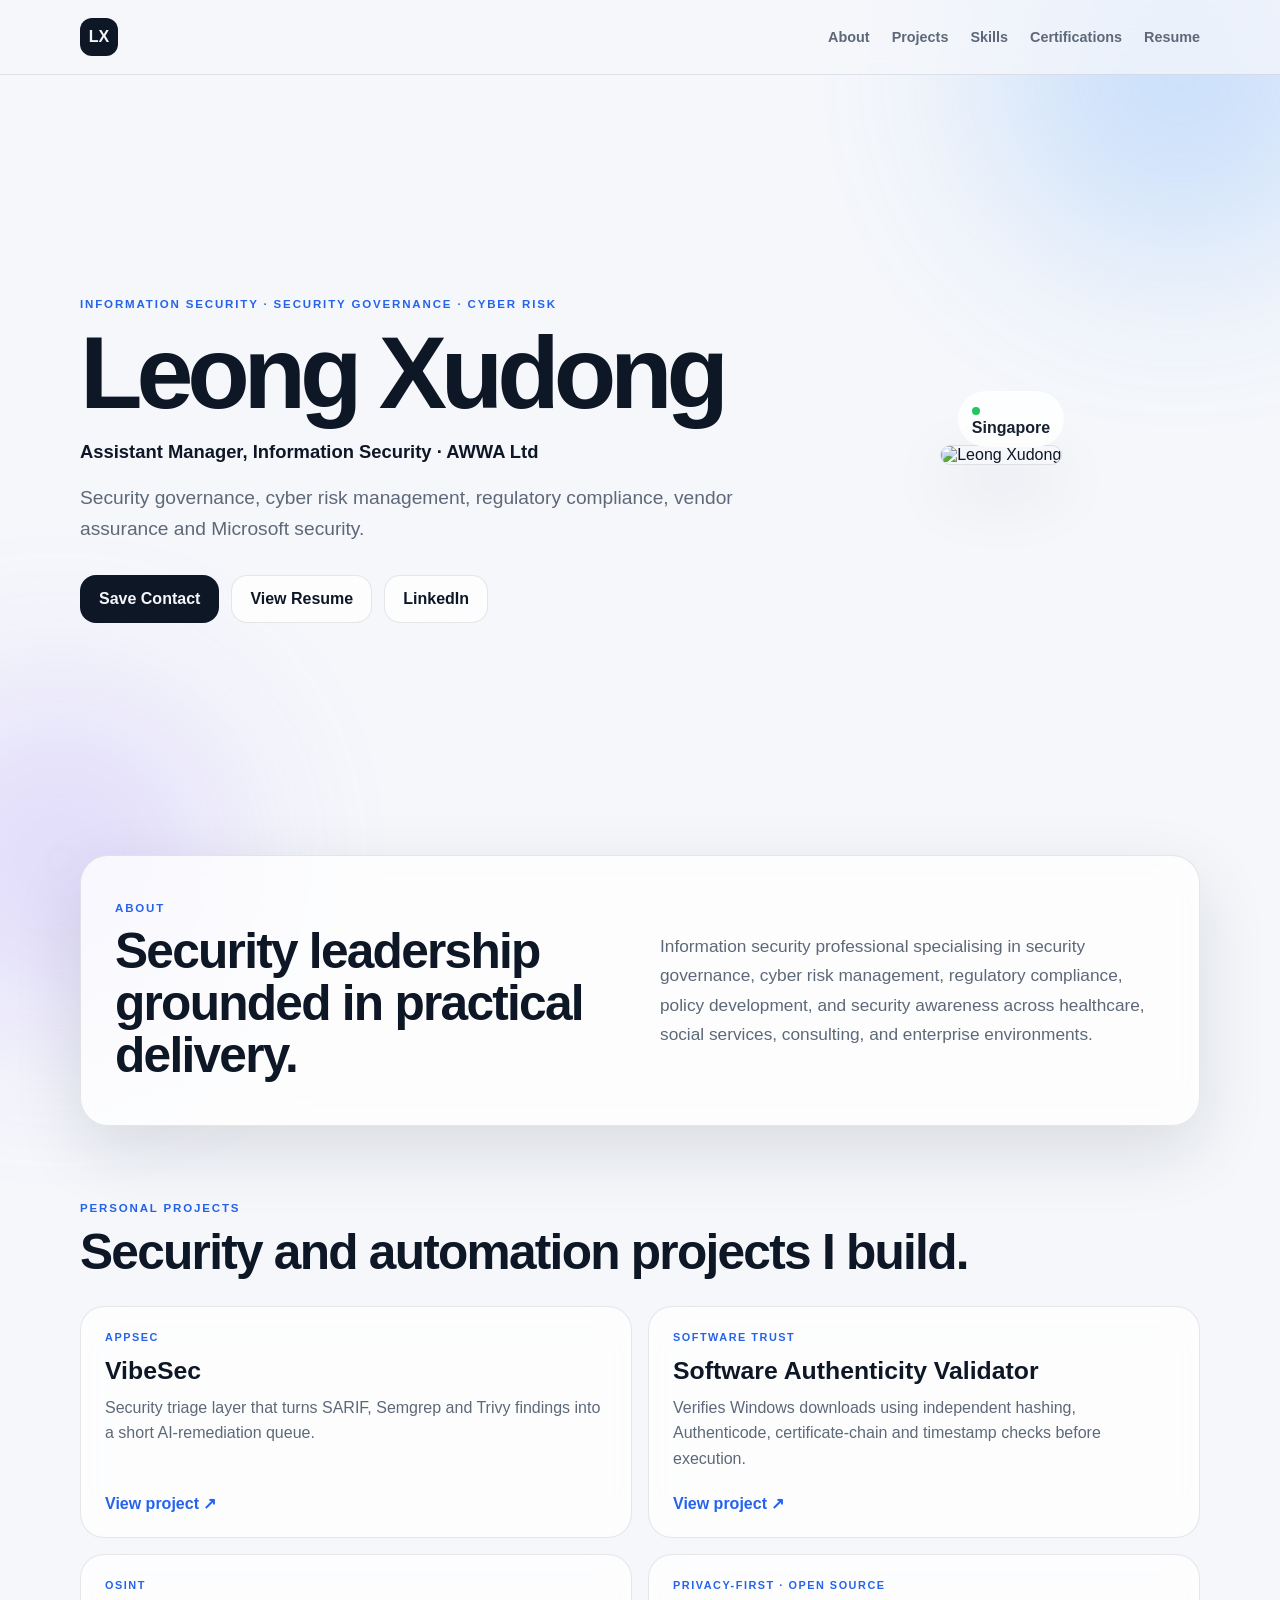
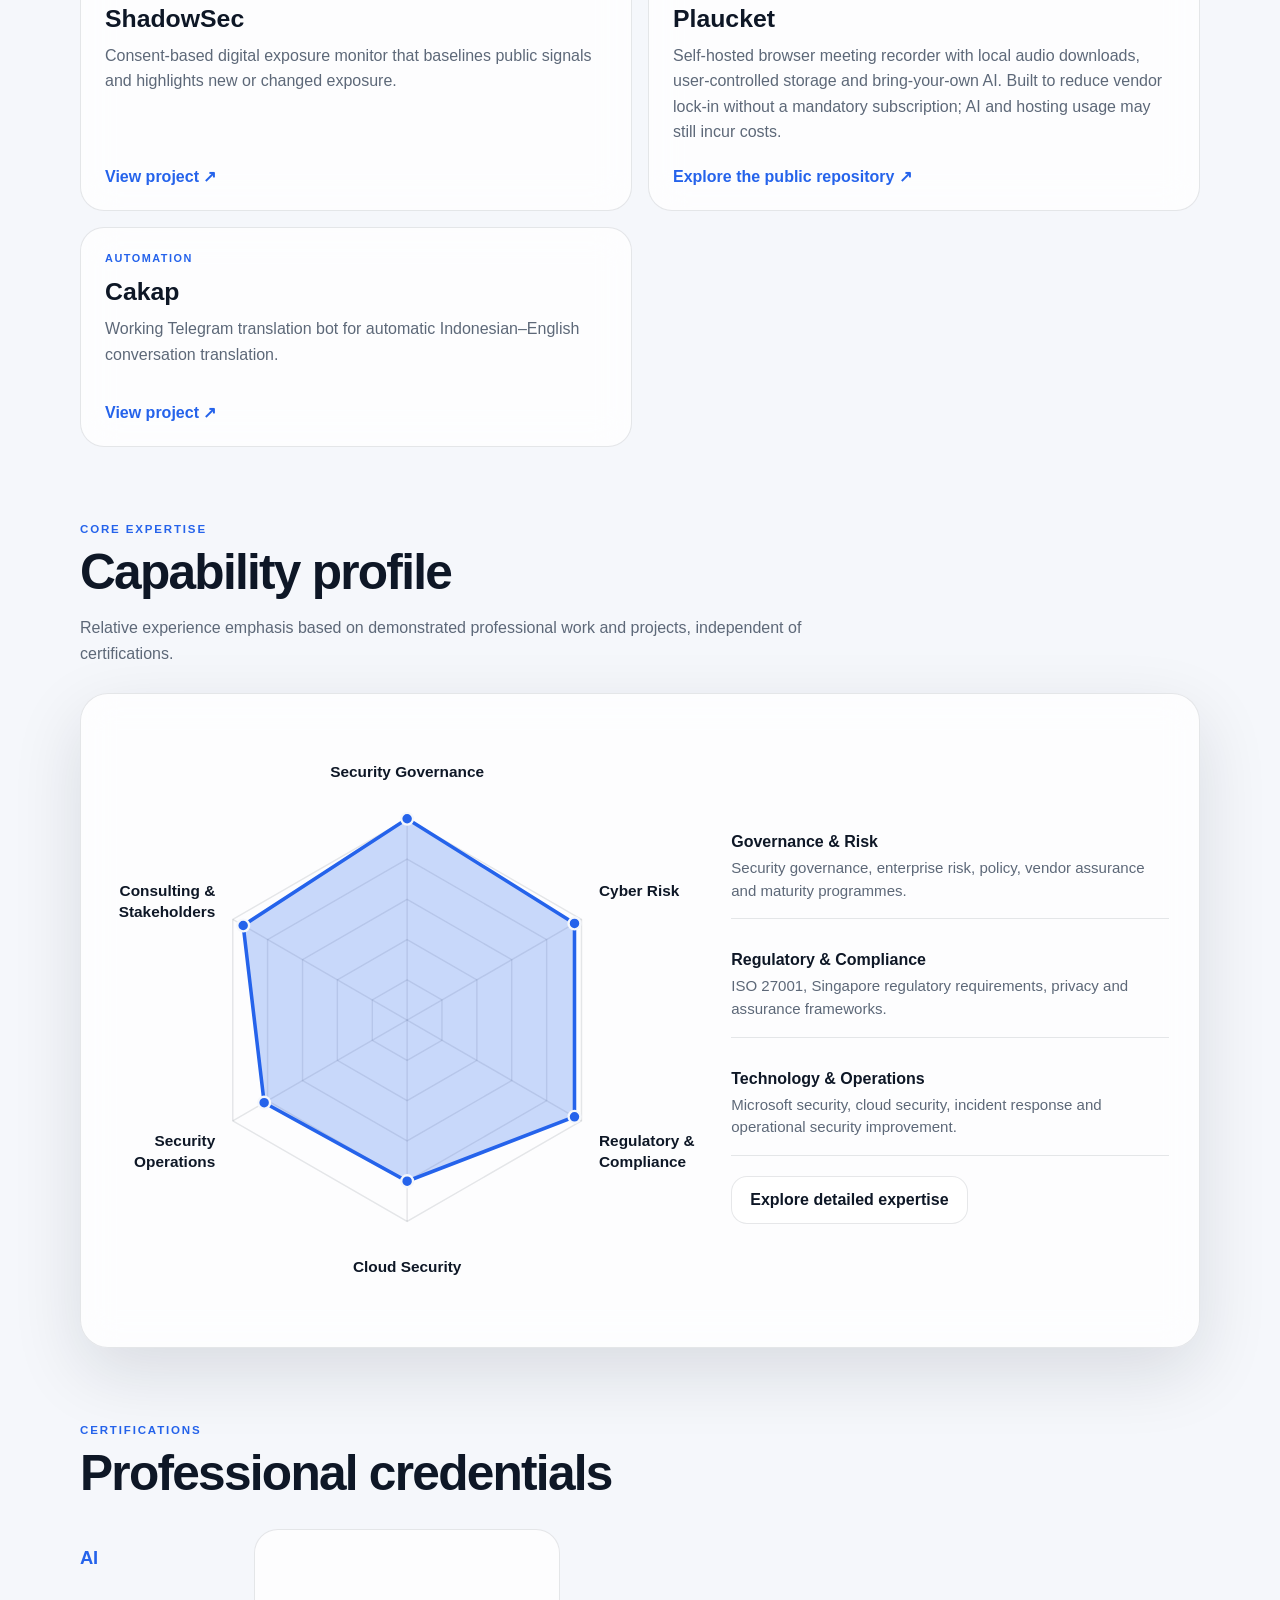
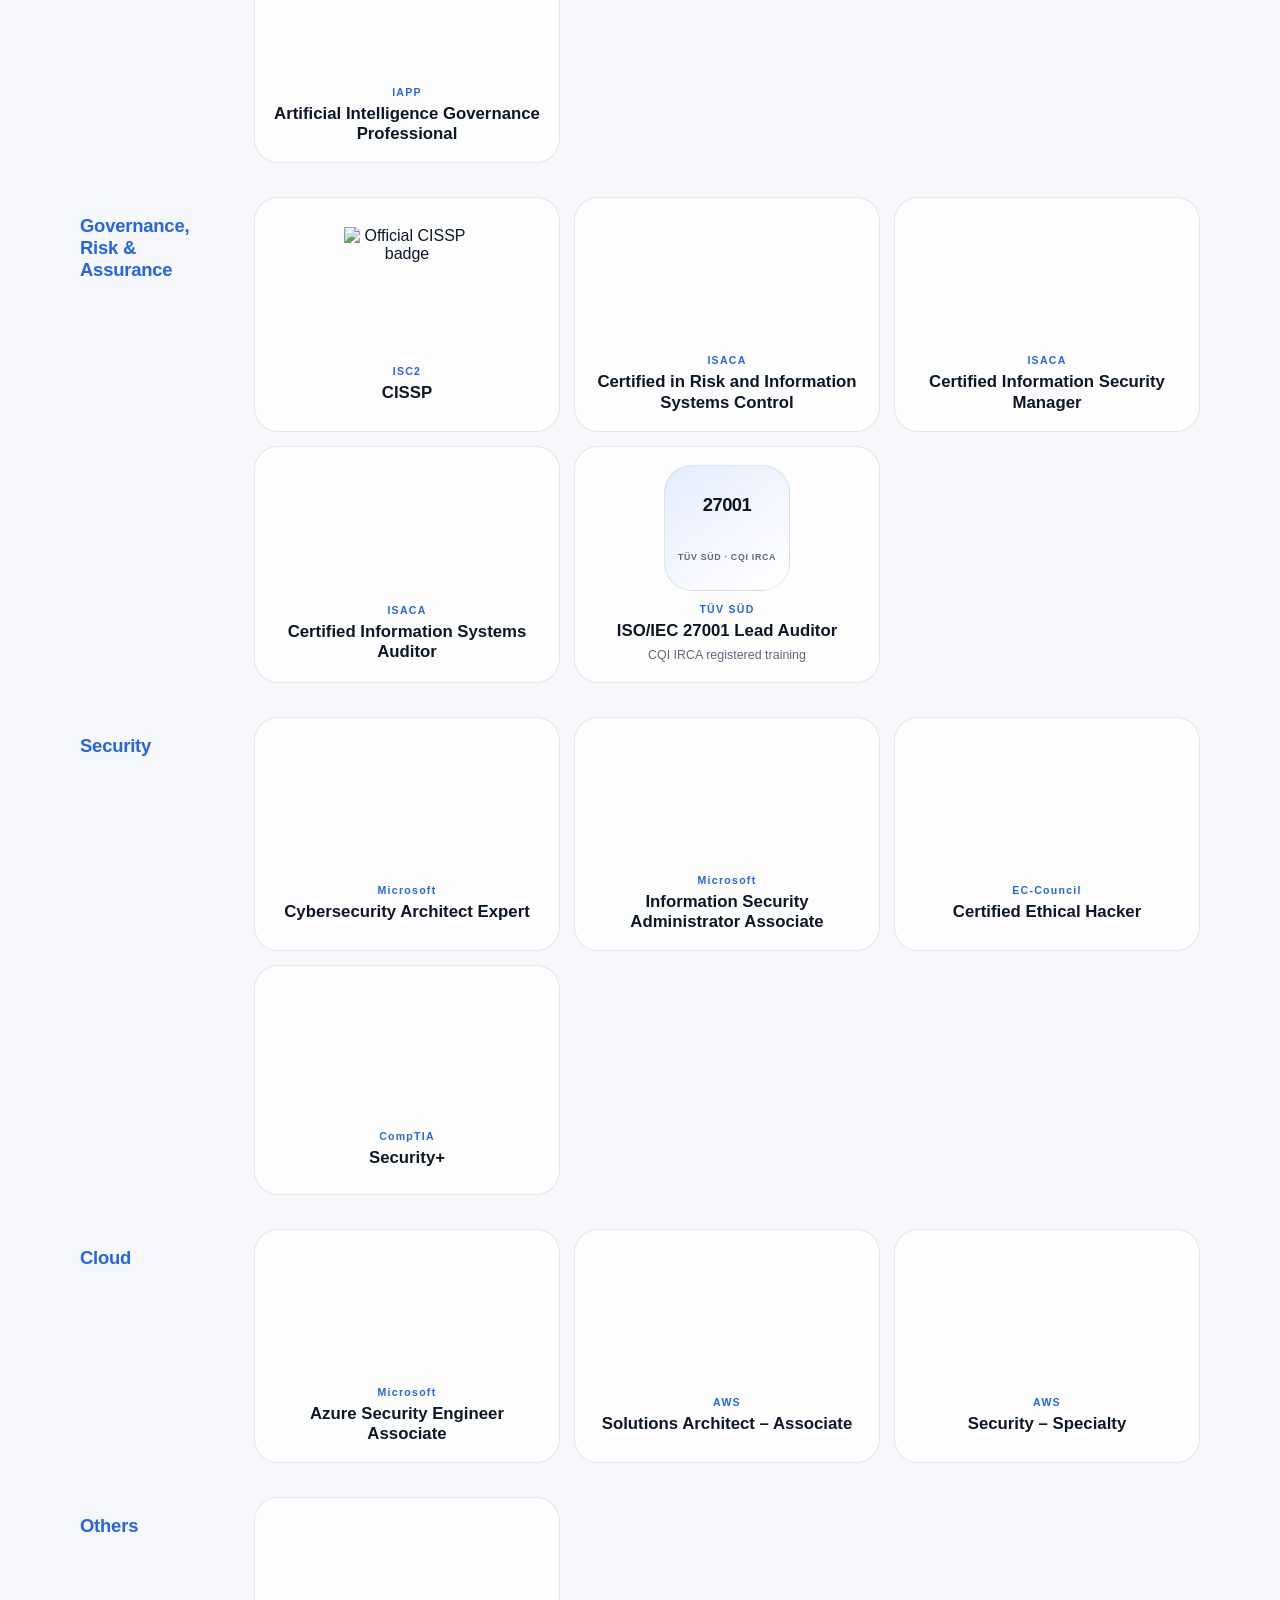
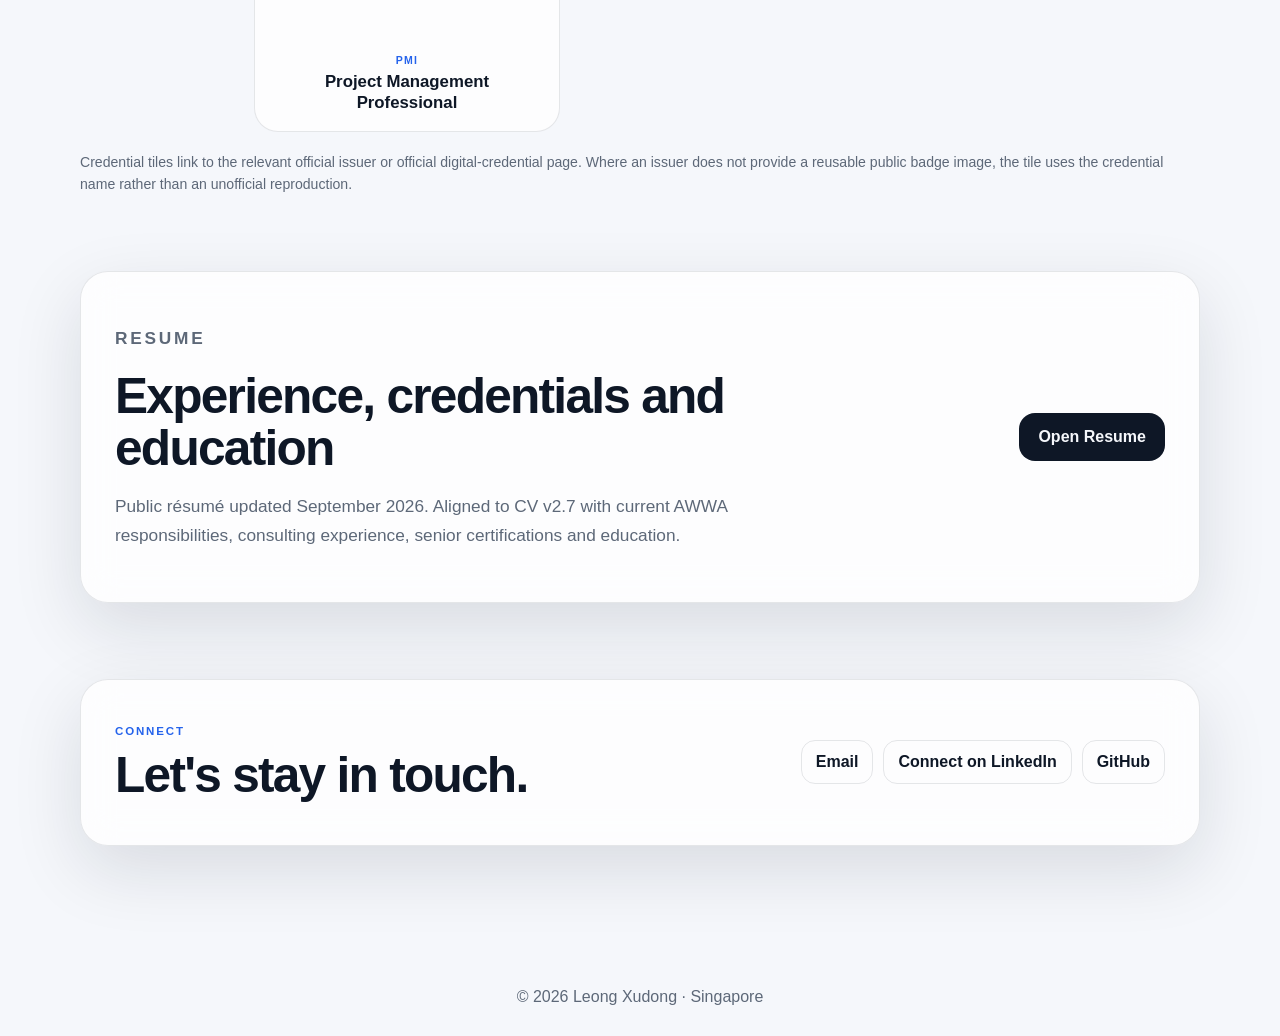
==== commit bfe7ead3: "Add Plaucket open-source project to portfolio" ====
--- a/index.html
+++ b/index.html
@@ -1 +1 @@
-<!doctype html><html lang="en"><head><meta charset="utf-8"><meta name="viewport" content="width=device-width, initial-scale=1"><meta name="description" content="Leong Xudong — Information Security, Security Governance, Cyber Risk and Regulatory Compliance."><meta name="theme-color" content="#0b1220"><title>Leong Xudong | Information Security</title><link rel="stylesheet" href="style.css"></head><body><div class="ambient one"></div><div class="ambient two"></div><header class="topbar"><a class="brand" href="#top">LX</a><nav><a href="#about">About</a><a href="#projects">Projects</a><a href="#skills">Skills</a><a href="#certifications">Certifications</a><a href="#resume">Resume</a></nav></header><main id="top"><section class="hero reveal"><div class="hero-copy"><p class="kicker">INFORMATION SECURITY · SECURITY GOVERNANCE · CYBER RISK</p><h1>Leong Xudong</h1><p class="role">Assistant Manager, Information Security · AWWA Ltd</p><p class="lead">Security governance, cyber risk management, regulatory compliance, vendor assurance and Microsoft security.</p><div class="actions"><a class="button primary" href="Xudong-Leong.vcf" download>Save Contact</a><a class="button" href="resume.html">View Resume</a><a class="button" href="https://www.linkedin.com/in/leong-xudong-a3047a219" target="_blank" rel="noopener">LinkedIn</a></div></div><div class="portrait-wrap"><img class="portrait" src="https://avatars.githubusercontent.com/u/53284782?v=4" alt="Leong Xudong"><div class="status"><span></span> Singapore</div></div></section><section id="about" class="panel reveal"><div><p class="section-label">ABOUT</p><h2>Security leadership grounded in practical delivery.</h2></div><p>Information security professional specialising in security governance, cyber risk management, regulatory compliance, policy development, and security awareness across healthcare, social services, consulting, and enterprise environments.</p></section><section id="projects" class="reveal"><p class="section-label">PERSONAL PROJECTS</p><h2>Security and automation projects I build.</h2><div class="project-grid"><a class="project-card" href="https://github.com/leongxudong/VibeSec" target="_blank" rel="noopener"><span class="project-tag">APPSEC</span><strong>VibeSec</strong><p>Security triage layer that turns SARIF, Semgrep and Trivy findings into a short AI-remediation queue.</p><span class="project-link">View project ↗</span></a><a class="project-card" href="https://github.com/leongxudong/windows-software-authenticity-validator" target="_blank" rel="noopener"><span class="project-tag">SOFTWARE TRUST</span><strong>Software Authenticity Validator</strong><p>Verifies Windows downloads using independent hashing, Authenticode, certificate-chain and timestamp checks before execution.</p><span class="project-link">View project ↗</span></a><a class="project-card" href="https://github.com/leongxudong/ShadowSec" target="_blank" rel="noopener"><span class="project-tag">OSINT</span><strong>ShadowSec</strong><p>Consent-based digital exposure monitor that baselines public signals and highlights new or changed exposure.</p><span class="project-link">View project ↗</span></a><a class="project-card" href="https://github.com/leongxudong/Cakap" target="_blank" rel="noopener"><span class="project-tag">AUTOMATION</span><strong>Cakap</strong><p>Working Telegram translation bot for automatic Indonesian–English conversation translation.</p><span class="project-link">View project ↗</span></a></div></section><section id="skills" class="reveal skills-section"><p class="section-label">CORE EXPERTISE</p><h2>Capability profile</h2><p class="skills-note">Relative experience emphasis based on demonstrated professional work and projects, independent of certifications.</p><div class="radar-card"><svg class="skills-radar" viewBox="0 0 500 500" role="img" aria-labelledby="radar-title radar-desc"><title id="radar-title">Information security capability radar</title><desc id="radar-desc">Radar showing strongest emphasis in security governance, cyber risk, regulatory compliance and consulting, with substantial cloud security and security operations experience.</desc><g class="radar-grid"><polygon points="250,216 279.4,233 279.4,267 250,284 220.6,267 220.6,233"/><polygon points="250,182 308.9,216 308.9,284 250,318 191.1,284 191.1,216"/><polygon points="250,148 338.3,199 338.3,301 250,352 161.7,301 161.7,199"/><polygon points="250,114 367.8,182 367.8,318 250,386 132.2,318 132.2,182"/><polygon points="250,80 397.2,165 397.2,335 250,420 102.8,335 102.8,165"/><line x1="250" y1="250" x2="250" y2="80"/><line x1="250" y1="250" x2="397.2" y2="165"/><line x1="250" y1="250" x2="397.2" y2="335"/><line x1="250" y1="250" x2="250" y2="420"/><line x1="250" y1="250" x2="102.8" y2="335"/><line x1="250" y1="250" x2="102.8" y2="165"/></g><polygon class="radar-area" points="250,80 391.3,168.4 391.3,331.6 250,386 129.3,319.7 111.6,170.1"/><g class="radar-points"><circle cx="250" cy="80" r="5"/><circle cx="391.3" cy="168.4" r="5"/><circle cx="391.3" cy="331.6" r="5"/><circle cx="250" cy="386" r="5"/><circle cx="129.3" cy="319.7" r="5"/><circle cx="111.6" cy="170.1" r="5"/></g><g class="radar-labels"><text x="250" y="45" text-anchor="middle">Security Governance</text><text x="412" y="145" text-anchor="start">Cyber Risk</text><text x="412" y="356" text-anchor="start"><tspan x="412" dy="0">Regulatory &amp;</tspan><tspan x="412" dy="18">Compliance</tspan></text><text x="250" y="463" text-anchor="middle">Cloud Security</text><text x="88" y="356" text-anchor="end"><tspan x="88">Security</tspan><tspan x="88" dy="18">Operations</tspan></text><text x="88" y="145" text-anchor="end"><tspan x="88">Consulting &amp;</tspan><tspan x="88" dy="18">Stakeholders</tspan></text></g></svg><div class="radar-summary"><div><strong>Governance &amp; Risk</strong><span>Security governance, enterprise risk, policy, vendor assurance and maturity programmes.</span></div><div><strong>Regulatory &amp; Compliance</strong><span>ISO 27001, Singapore regulatory requirements, privacy and assurance frameworks.</span></div><div><strong>Technology &amp; Operations</strong><span>Microsoft security, cloud security, incident response and operational security improvement.</span></div><a class="button" href="expertise.html">Explore detailed expertise</a></div></div></section><section id="certifications" class="reveal"><p class="section-label">CERTIFICATIONS</p><h2>Professional credentials</h2><div class="cert-groups"><section class="cert-group"><h3>AI</h3><div class="cert-grid"><a class="cert-badge" href="https://iapp.org/certify/aigp" target="_blank" rel="noopener"><div class="badge-mark">AIGP<small>IAPP</small></div><span class="issuer">IAPP</span><strong>Artificial Intelligence Governance Professional</strong></a></div></section><section class="cert-group"><h3>Governance, Risk &amp; Assurance</h3><div class="cert-grid"><a class="cert-badge" href="https://www.isc2.org/certifications/cissp" target="_blank" rel="noopener"><img src="https://edge.sitecorecloud.io/internationf173-xmc4e73-prodbc0f-9660/media/Project/ISC2/Main/Components/Product-Masthead/Badge-CISSP-black.png?h=880&amp;iar=0&amp;w=880" alt="Official CISSP badge"><span class="issuer">ISC2</span><strong>CISSP</strong></a><a class="cert-badge" href="https://www.isaca.org/credentialing/crisc" target="_blank" rel="noopener"><div class="badge-mark">CRISC<small>ISACA</small></div><span class="issuer">ISACA</span><strong>Certified in Risk and Information Systems Control</strong></a><a class="cert-badge" href="https://www.isaca.org/credentialing/cism" target="_blank" rel="noopener"><div class="badge-mark">CISM<small>ISACA</small></div><span class="issuer">ISACA</span><strong>Certified Information Security Manager</strong></a><a class="cert-badge" href="https://www.isaca.org/credentialing/cisa" target="_blank" rel="noopener"><div class="badge-mark">CISA<small>ISACA</small></div><span class="issuer">ISACA</span><strong>Certified Information Systems Auditor</strong></a><a class="cert-badge" href="https://www.tuvsud.com/en-sg/store/academy-sg/sectors/cybersecurity/0008-iso-iec-27001-lead-auditor-cqi-irca" target="_blank" rel="noopener"><div class="badge-mark">27001<small>TÜV SÜD · CQI IRCA</small></div><span class="issuer">TÜV SÜD</span><strong>ISO/IEC 27001 Lead Auditor</strong><span class="detail">CQI IRCA registered training</span></a></div></section><section class="cert-group"><h3>Security</h3><div class="cert-grid"><a class="cert-badge" href="https://learn.microsoft.com/credentials/certifications/cybersecurity-architect-expert/" target="_blank" rel="noopener"><div class="badge-mark">SC-100<small>MICROSOFT</small></div><span class="issuer">Microsoft</span><strong>Cybersecurity Architect Expert</strong></a><a class="cert-badge" href="https://learn.microsoft.com/credentials/certifications/information-security-administrator/" target="_blank" rel="noopener"><div class="badge-mark">SC-401<small>MICROSOFT</small></div><span class="issuer">Microsoft</span><strong>Information Security Administrator Associate</strong></a><a class="cert-badge" href="https://learn.microsoft.com/credentials/certifications/security-compliance-and-identity-fundamentals/" target="_blank" rel="noopener"><div class="badge-mark">SC-900<small>MICROSOFT</small></div><span class="issuer">Microsoft</span><strong>Security, Compliance &amp; Identity Fundamentals</strong></a><a class="cert-badge" href="https://www.eccouncil.org/train-certify/certified-ethical-hacker-ceh/" target="_blank" rel="noopener"><div class="badge-mark">CEH<small>EC-COUNCIL</small></div><span class="issuer">EC-Council</span><strong>Certified Ethical Hacker</strong></a><a class="cert-badge" href="https://www.credly.com/org/comptia/badge/comptia-security-ce-certification" target="_blank" rel="noopener"><div class="badge-mark">Security+<small>COMPTIA</small></div><span class="issuer">CompTIA</span><strong>Security+</strong></a></div></section><section class="cert-group"><h3>Cloud</h3><div class="cert-grid"><a class="cert-badge" href="https://learn.microsoft.com/credentials/certifications/azure-security-engineer/" target="_blank" rel="noopener"><div class="badge-mark">AZ-500<small>MICROSOFT</small></div><span class="issuer">Microsoft</span><strong>Azure Security Engineer Associate</strong></a><a class="cert-badge" href="https://learn.microsoft.com/credentials/certifications/azure-fundamentals/" target="_blank" rel="noopener"><div class="badge-mark">AZ-900<small>MICROSOFT</small></div><span class="issuer">Microsoft</span><strong>Azure Fundamentals</strong></a><a class="cert-badge" href="https://www.credly.com/org/amazon-web-services/badge/aws-certified-solutions-architect-associate" target="_blank" rel="noopener"><div class="badge-mark">AWS SAA<small>ASSOCIATE</small></div><span class="issuer">AWS</span><strong>Solutions Architect – Associate</strong></a><a class="cert-badge" href="https://www.credly.com/org/amazon-web-services/badge/aws-certified-security-specialty/" target="_blank" rel="noopener"><div class="badge-mark">AWS Security<small>SPECIALTY</small></div><span class="issuer">AWS</span><strong>Security – Specialty</strong></a><a class="cert-badge" href="https://www.credly.com/org/amazon-web-services/badge/aws-certified-cloud-practitioner" target="_blank" rel="noopener"><div class="badge-mark">AWS CCP<small>FOUNDATIONAL</small></div><span class="issuer">AWS</span><strong>Cloud Practitioner</strong></a></div></section><section class="cert-group"><h3>Microsoft 365</h3><div class="cert-grid"><a class="cert-badge" href="https://learn.microsoft.com/credentials/certifications/microsoft-365-fundamentals/" target="_blank" rel="noopener"><div class="badge-mark">MS-900<small>MICROSOFT</small></div><span class="issuer">Microsoft</span><strong>Microsoft 365 Fundamentals</strong></a></div></section><section class="cert-group"><h3>Others</h3><div class="cert-grid"><a class="cert-badge" href="https://www.credly.com/org/project-management-institute/badge/project-management-professional-pmp" target="_blank" rel="noopener"><div class="badge-mark">PMP<small>PMI</small></div><span class="issuer">PMI</span><strong>Project Management Professional</strong></a></div></section></div><p class="cert-note">Credential tiles link to the relevant official issuer or official digital-credential page. Where an issuer does not provide a reusable public badge image, the tile uses the credential name rather than an unofficial reproduction.</p></section><section id="resume" class="resume-card reveal"><div><p class="section-label">RESUME</p><h2>Experience, credentials and education</h2><p>Public résumé updated September 2026. Aligned to CV v2.7 with current AWWA responsibilities, consulting experience, senior certifications and education.</p></div><a class="button primary" href="resume.html">Open Resume</a></section><section class="contact-strip reveal"><div><p class="section-label">CONNECT</p><h2>Let's stay in touch.</h2></div><div class="socials"><a href="mailto:leongxudong@outlook.com">Email</a><a href="https://www.linkedin.com/in/leong-xudong-a3047a219" target="_blank" rel="noopener">Connect on LinkedIn</a><a href="https://github.com/leongxudong" target="_blank" rel="noopener">GitHub</a></div></section></main><footer>© 2026 Leong Xudong · Singapore</footer><script>const observer=new IntersectionObserver(entries=>entries.forEach(entry=>{if(entry.isIntersecting)entry.target.classList.add('show')}),{threshold:.12});document.querySelectorAll('.reveal').forEach(element=>observer.observe(element));</script></body></html>+<!doctype html><html lang="en"><head><meta charset="utf-8"><meta name="viewport" content="width=device-width, initial-scale=1"><meta name="description" content="Leong Xudong — Information Security, Security Governance, Cyber Risk and Regulatory Compliance."><meta name="theme-color" content="#0b1220"><title>Leong Xudong | Information Security</title><link rel="stylesheet" href="style.css"></head><body><div class="ambient one"></div><div class="ambient two"></div><header class="topbar"><a class="brand" href="#top">LX</a><nav><a href="#about">About</a><a href="#projects">Projects</a><a href="#skills">Skills</a><a href="#certifications">Certifications</a><a href="#resume">Resume</a></nav></header><main id="top"><section class="hero reveal"><div class="hero-copy"><p class="kicker">INFORMATION SECURITY · SECURITY GOVERNANCE · CYBER RISK</p><h1>Leong Xudong</h1><p class="role">Assistant Manager, Information Security · AWWA Ltd</p><p class="lead">Security governance, cyber risk management, regulatory compliance, vendor assurance and Microsoft security.</p><div class="actions"><a class="button primary" href="Xudong-Leong.vcf" download>Save Contact</a><a class="button" href="resume.html">View Resume</a><a class="button" href="https://www.linkedin.com/in/leong-xudong-a3047a219" target="_blank" rel="noopener">LinkedIn</a></div></div><div class="portrait-wrap"><img class="portrait" src="https://avatars.githubusercontent.com/u/53284782?v=4" alt="Leong Xudong"><div class="status"><span></span> Singapore</div></div></section><section id="about" class="panel reveal"><div><p class="section-label">ABOUT</p><h2>Security leadership grounded in practical delivery.</h2></div><p>Information security professional specialising in security governance, cyber risk management, regulatory compliance, policy development, and security awareness across healthcare, social services, consulting, and enterprise environments.</p></section><section id="projects" class="reveal"><p class="section-label">PERSONAL PROJECTS</p><h2>Security and automation projects I build.</h2><div class="project-grid"><a class="project-card" href="https://github.com/leongxudong/VibeSec" target="_blank" rel="noopener"><span class="project-tag">APPSEC</span><strong>VibeSec</strong><p>Security triage layer that turns SARIF, Semgrep and Trivy findings into a short AI-remediation queue.</p><span class="project-link">View project ↗</span></a><a class="project-card" href="https://github.com/leongxudong/windows-software-authenticity-validator" target="_blank" rel="noopener"><span class="project-tag">SOFTWARE TRUST</span><strong>Software Authenticity Validator</strong><p>Verifies Windows downloads using independent hashing, Authenticode, certificate-chain and timestamp checks before execution.</p><span class="project-link">View project ↗</span></a><a class="project-card" href="https://github.com/leongxudong/ShadowSec" target="_blank" rel="noopener"><span class="project-tag">OSINT</span><strong>ShadowSec</strong><p>Consent-based digital exposure monitor that baselines public signals and highlights new or changed exposure.</p><span class="project-link">View project ↗</span></a><a class="project-card" href="https://github.com/leongxudong/Plaucket_Public" target="_blank" rel="noopener"><span class="project-tag">PRIVACY-FIRST · OPEN SOURCE</span><strong>Plaucket</strong><p>Self-hosted browser meeting recorder with local audio downloads, user-controlled storage and bring-your-own AI. Built to reduce vendor lock-in without a mandatory subscription; AI and hosting usage may still incur costs.</p><span class="project-link">Explore the public repository ↗</span></a><a class="project-card" href="https://github.com/leongxudong/Cakap" target="_blank" rel="noopener"><span class="project-tag">AUTOMATION</span><strong>Cakap</strong><p>Working Telegram translation bot for automatic Indonesian–English conversation translation.</p><span class="project-link">View project ↗</span></a></div></section><section id="skills" class="reveal skills-section"><p class="section-label">CORE EXPERTISE</p><h2>Capability profile</h2><p class="skills-note">Relative experience emphasis based on demonstrated professional work and projects, independent of certifications.</p><div class="radar-card"><svg class="skills-radar" viewBox="0 0 500 500" role="img" aria-labelledby="radar-title radar-desc"><title id="radar-title">Information security capability radar</title><desc id="radar-desc">Radar showing strongest emphasis in security governance, cyber risk, regulatory compliance and consulting, with substantial cloud security and security operations experience.</desc><g class="radar-grid"><polygon points="250,216 279.4,233 279.4,267 250,284 220.6,267 220.6,233"/><polygon points="250,182 308.9,216 308.9,284 250,318 191.1,284 191.1,216"/><polygon points="250,148 338.3,199 338.3,301 250,352 161.7,301 161.7,199"/><polygon points="250,114 367.8,182 367.8,318 250,386 132.2,318 132.2,182"/><polygon points="250,80 397.2,165 397.2,335 250,420 102.8,335 102.8,165"/><line x1="250" y1="250" x2="250" y2="80"/><line x1="250" y1="250" x2="397.2" y2="165"/><line x1="250" y1="250" x2="397.2" y2="335"/><line x1="250" y1="250" x2="250" y2="420"/><line x1="250" y1="250" x2="102.8" y2="335"/><line x1="250" y1="250" x2="102.8" y2="165"/></g><polygon class="radar-area" points="250,80 391.3,168.4 391.3,331.6 250,386 129.3,319.7 111.6,170.1"/><g class="radar-points"><circle cx="250" cy="80" r="5"/><circle cx="391.3" cy="168.4" r="5"/><circle cx="391.3" cy="331.6" r="5"/><circle cx="250" cy="386" r="5"/><circle cx="129.3" cy="319.7" r="5"/><circle cx="111.6" cy="170.1" r="5"/></g><g class="radar-labels"><text x="250" y="45" text-anchor="middle">Security Governance</text><text x="412" y="145" text-anchor="start">Cyber Risk</text><text x="412" y="356" text-anchor="start"><tspan x="412" dy="0">Regulatory &amp;</tspan><tspan x="412" dy="18">Compliance</tspan></text><text x="250" y="463" text-anchor="middle">Cloud Security</text><text x="88" y="356" text-anchor="end"><tspan x="88">Security</tspan><tspan x="88" dy="18">Operations</tspan></text><text x="88" y="145" text-anchor="end"><tspan x="88">Consulting &amp;</tspan><tspan x="88" dy="18">Stakeholders</tspan></text></g></svg><div class="radar-summary"><div><strong>Governance &amp; Risk</strong><span>Security governance, enterprise risk, policy, vendor assurance and maturity programmes.</span></div><div><strong>Regulatory &amp; Compliance</strong><span>ISO 27001, Singapore regulatory requirements, privacy and assurance frameworks.</span></div><div><strong>Technology &amp; Operations</strong><span>Microsoft security, cloud security, incident response and operational security improvement.</span></div><a class="button" href="expertise.html">Explore detailed expertise</a></div></div></section><section id="certifications" class="reveal"><p class="section-label">CERTIFICATIONS</p><h2>Professional credentials</h2><div class="cert-groups"><section class="cert-group"><h3>AI</h3><div class="cert-grid"><a class="cert-badge" href="https://iapp.org/certify/aigp" target="_blank" rel="noopener"><div class="badge-mark">AIGP<small>IAPP</small></div><span class="issuer">IAPP</span><strong>Artificial Intelligence Governance Professional</strong></a></div></section><section class="cert-group"><h3>Governance, Risk &amp; Assurance</h3><div class="cert-grid"><a class="cert-badge" href="https://www.isc2.org/certifications/cissp" target="_blank" rel="noopener"><img src="https://edge.sitecorecloud.io/internationf173-xmc4e73-prodbc0f-9660/media/Project/ISC2/Main/Components/Product-Masthead/Badge-CISSP-black.png?h=880&amp;iar=0&amp;w=880" alt="Official CISSP badge"><span class="issuer">ISC2</span><strong>CISSP</strong></a><a class="cert-badge" href="https://www.isaca.org/credentialing/crisc" target="_blank" rel="noopener"><div class="badge-mark">CRISC<small>ISACA</small></div><span class="issuer">ISACA</span><strong>Certified in Risk and Information Systems Control</strong></a><a class="cert-badge" href="https://www.isaca.org/credentialing/cism" target="_blank" rel="noopener"><div class="badge-mark">CISM<small>ISACA</small></div><span class="issuer">ISACA</span><strong>Certified Information Security Manager</strong></a><a class="cert-badge" href="https://www.isaca.org/credentialing/cisa" target="_blank" rel="noopener"><div class="badge-mark">CISA<small>ISACA</small></div><span class="issuer">ISACA</span><strong>Certified Information Systems Auditor</strong></a><a class="cert-badge" href="https://www.tuvsud.com/en-sg/store/academy-sg/sectors/cybersecurity/0008-iso-iec-27001-lead-auditor-cqi-irca" target="_blank" rel="noopener"><div class="badge-mark">27001<small>TÜV SÜD · CQI IRCA</small></div><span class="issuer">TÜV SÜD</span><strong>ISO/IEC 27001 Lead Auditor</strong><span class="detail">CQI IRCA registered training</span></a></div></section><section class="cert-group"><h3>Security</h3><div class="cert-grid"><a class="cert-badge" href="https://learn.microsoft.com/credentials/certifications/cybersecurity-architect-expert/" target="_blank" rel="noopener"><div class="badge-mark">SC-100<small>MICROSOFT</small></div><span class="issuer">Microsoft</span><strong>Cybersecurity Architect Expert</strong></a><a class="cert-badge" href="https://learn.microsoft.com/credentials/certifications/information-security-administrator/" target="_blank" rel="noopener"><div class="badge-mark">SC-401<small>MICROSOFT</small></div><span class="issuer">Microsoft</span><strong>Information Security Administrator Associate</strong></a><a class="cert-badge" href="https://learn.microsoft.com/credentials/certifications/security-compliance-and-identity-fundamentals/" target="_blank" rel="noopener"><div class="badge-mark">SC-900<small>MICROSOFT</small></div><span class="issuer">Microsoft</span><strong>Security, Compliance &amp; Identity Fundamentals</strong></a><a class="cert-badge" href="https://www.eccouncil.org/train-certify/certified-ethical-hacker-ceh/" target="_blank" rel="noopener"><div class="badge-mark">CEH<small>EC-COUNCIL</small></div><span class="issuer">EC-Council</span><strong>Certified Ethical Hacker</strong></a><a class="cert-badge" href="https://www.credly.com/org/comptia/badge/comptia-security-ce-certification" target="_blank" rel="noopener"><div class="badge-mark">Security+<small>COMPTIA</small></div><span class="issuer">CompTIA</span><strong>Security+</strong></a></div></section><section class="cert-group"><h3>Cloud</h3><div class="cert-grid"><a class="cert-badge" href="https://learn.microsoft.com/credentials/certifications/azure-security-engineer/" target="_blank" rel="noopener"><div class="badge-mark">AZ-500<small>MICROSOFT</small></div><span class="issuer">Microsoft</span><strong>Azure Security Engineer Associate</strong></a><a class="cert-badge" href="https://learn.microsoft.com/credentials/certifications/azure-fundamentals/" target="_blank" rel="noopener"><div class="badge-mark">AZ-900<small>MICROSOFT</small></div><span class="issuer">Microsoft</span><strong>Azure Fundamentals</strong></a><a class="cert-badge" href="https://www.credly.com/org/amazon-web-services/badge/aws-certified-solutions-architect-associate" target="_blank" rel="noopener"><div class="badge-mark">AWS SAA<small>ASSOCIATE</small></div><span class="issuer">AWS</span><strong>Solutions Architect – Associate</strong></a><a class="cert-badge" href="https://www.credly.com/org/amazon-web-services/badge/aws-certified-security-specialty/" target="_blank" rel="noopener"><div class="badge-mark">AWS Security<small>SPECIALTY</small></div><span class="issuer">AWS</span><strong>Security – Specialty</strong></a><a class="cert-badge" href="https://www.credly.com/org/amazon-web-services/badge/aws-certified-cloud-practitioner" target="_blank" rel="noopener"><div class="badge-mark">AWS CCP<small>FOUNDATIONAL</small></div><span class="issuer">AWS</span><strong>Cloud Practitioner</strong></a></div></section><section class="cert-group"><h3>Microsoft 365</h3><div class="cert-grid"><a class="cert-badge" href="https://learn.microsoft.com/credentials/certifications/microsoft-365-fundamentals/" target="_blank" rel="noopener"><div class="badge-mark">MS-900<small>MICROSOFT</small></div><span class="issuer">Microsoft</span><strong>Microsoft 365 Fundamentals</strong></a></div></section><section class="cert-group"><h3>Others</h3><div class="cert-grid"><a class="cert-badge" href="https://www.credly.com/org/project-management-institute/badge/project-management-professional-pmp" target="_blank" rel="noopener"><div class="badge-mark">PMP<small>PMI</small></div><span class="issuer">PMI</span><strong>Project Management Professional</strong></a></div></section></div><p class="cert-note">Credential tiles link to the relevant official issuer or official digital-credential page. Where an issuer does not provide a reusable public badge image, the tile uses the credential name rather than an unofficial reproduction.</p></section><section id="resume" class="resume-card reveal"><div><p class="section-label">RESUME</p><h2>Experience, credentials and education</h2><p>Public résumé updated September 2026. Aligned to CV v2.7 with current AWWA responsibilities, consulting experience, senior certifications and education.</p></div><a class="button primary" href="resume.html">Open Resume</a></section><section class="contact-strip reveal"><div><p class="section-label">CONNECT</p><h2>Let's stay in touch.</h2></div><div class="socials"><a href="mailto:leongxudong@outlook.com">Email</a><a href="https://www.linkedin.com/in/leong-xudong-a3047a219" target="_blank" rel="noopener">Connect on LinkedIn</a><a href="https://github.com/leongxudong" target="_blank" rel="noopener">GitHub</a></div></section></main><footer>© 2026 Leong Xudong · Singapore</footer><script>const observer=new IntersectionObserver(entries=>entries.forEach(entry=>{if(entry.isIntersecting)entry.target.classList.add('show')}),{threshold:.12});document.querySelectorAll('.reveal').forEach(element=>observer.observe(element));</script></body></html>
--- a/style.css
+++ b/style.css
@@ -3,3 +3,48 @@
 @media(prefers-color-scheme:dark){:root{--bg:#080d16;--surface:rgba(17,24,39,.72);--text:#f8fafc;--muted:#a7b0bf;--line:rgba(255,255,255,.1);--accent:#60a5fa;--shadow:0 24px 70px rgba(0,0,0,.35)}}
 body{margin:0;background:var(--bg);color:var(--text);overflow-x:hidden}.ambient{position:fixed;border-radius:50%;filter:blur(90px);opacity:.28;z-index:-1}.one{width:380px;height:380px;background:#60a5fa;top:-120px;right:-90px}.two{width:320px;height:320px;background:#a78bfa;bottom:-120px;left:-100px}.topbar{position:sticky;top:0;z-index:10;display:flex;justify-content:space-between;align-items:center;padding:18px max(24px,calc((100vw - 1120px)/2));backdrop-filter:blur(20px);background:color-mix(in srgb,var(--bg) 72%,transparent);border-bottom:1px solid var(--line)}.brand{display:grid;place-items:center;width:38px;height:38px;border-radius:12px;background:var(--text);color:var(--bg);font-weight:800;text-decoration:none}.topbar nav{display:flex;gap:22px}.topbar nav a{color:var(--muted);text-decoration:none;font-size:.9rem;font-weight:650}main{width:min(1120px,calc(100% - 36px));margin:auto;padding:56px 0 36px}.hero{min-height:72vh;display:grid;grid-template-columns:1.25fr .75fr;align-items:center;gap:60px}.kicker,.section-label{font-size:.72rem;letter-spacing:.16em;font-weight:800;color:var(--accent)}h1{font-size:clamp(3.4rem,8vw,7rem);line-height:.92;letter-spacing:-.06em;margin:16px 0 20px}h2{font-size:clamp(1.8rem,4vw,3.1rem);line-height:1.05;letter-spacing:-.035em;margin:10px 0}h3{font-size:1.15rem;letter-spacing:-.01em;margin:0}.role{font-size:1.15rem;font-weight:700}.lead{font-size:1.2rem;line-height:1.65;color:var(--muted);max-width:720px}.lead a{color:inherit;text-underline-offset:3px}.actions{display:flex;flex-wrap:wrap;gap:12px;margin-top:30px}.button{display:inline-flex;align-items:center;justify-content:center;min-height:48px;padding:0 18px;border:1px solid var(--line);border-radius:16px;text-decoration:none;color:var(--text);font-weight:750;background:var(--surface);backdrop-filter:blur(18px);transition:.2s}.button:hover{transform:translateY(-2px);box-shadow:var(--shadow)}.button.primary{background:var(--text);color:var(--bg);border-color:transparent}.portrait-wrap{position:relative;justify-self:center}.portrait{width:min(340px,70vw);aspect-ratio:1;border-radius:34px;object-fit:cover;box-shadow:var(--shadow);border:1px solid var(--line)}.status{position:absolute;left:18px;bottom:18px;padding:10px 14px;border-radius:999px;background:rgba(255,255,255,.82);color:#172033;font-weight:700;backdrop-filter:blur(12px)}.status span{display:inline-block;width:8px;height:8px;background:#22c55e;border-radius:50%;margin-right:7px}.panel,.resume-card,.contact-strip{margin:76px 0;padding:34px;border:1px solid var(--line);border-radius:28px;background:var(--surface);backdrop-filter:blur(18px);box-shadow:var(--shadow)}.panel{display:grid;grid-template-columns:1fr 1fr;gap:40px;align-items:center}.panel>p,.resume-card p{color:var(--muted);font-size:1.08rem;line-height:1.7}.chips{display:flex;flex-wrap:wrap;gap:10px;margin-top:22px}.chips span,.chips a{padding:10px 14px;border:1px solid var(--line);border-radius:999px;background:var(--surface);font-weight:650}.chips a{color:var(--text);text-decoration:none;transition:.2s}.project-grid{display:grid;grid-template-columns:repeat(2,minmax(0,1fr));gap:16px;margin:28px 0 76px}.project-card{display:flex;flex-direction:column;min-height:220px;padding:24px;border:1px solid var(--line);border-radius:24px;background:var(--surface);backdrop-filter:blur(18px);color:var(--text);text-decoration:none;transition:.2s}.project-card:hover{transform:translateY(-4px);box-shadow:var(--shadow)}.project-card strong{font-size:1.55rem;margin-top:14px}.project-card p{color:var(--muted);line-height:1.6;margin:10px 0 22px}.project-tag{font-size:.68rem;letter-spacing:.14em;color:var(--accent);font-weight:800}.project-link{margin-top:auto;font-weight:750;color:var(--accent)}.skills-section{margin-bottom:76px}.skills-note{max-width:760px;color:var(--muted);line-height:1.65}.radar-card{display:grid;grid-template-columns:minmax(0,1.15fr) minmax(280px,.85fr);gap:28px;align-items:center;margin-top:26px;padding:30px;border:1px solid var(--line);border-radius:28px;background:var(--surface);backdrop-filter:blur(18px);box-shadow:var(--shadow)}.skills-radar{width:100%;max-width:620px;justify-self:center;overflow:visible}.radar-grid polygon,.radar-grid line{fill:none;stroke:var(--line);stroke-width:1.2}.radar-area{fill:color-mix(in srgb,var(--accent) 24%,transparent);stroke:var(--accent);stroke-width:3}.radar-points circle{fill:var(--accent);stroke:var(--bg);stroke-width:2}.radar-labels text{fill:var(--text);font-size:13px;font-weight:750}.radar-summary{display:grid;gap:16px}.radar-summary>div{padding:16px 0;border-bottom:1px solid var(--line)}.radar-summary strong{display:block;font-size:1rem;margin-bottom:6px}.radar-summary span{display:block;color:var(--muted);line-height:1.5;font-size:.94rem}.radar-summary .button{justify-self:start;margin-top:4px}
 .cert-groups{display:grid;gap:34px;margin-top:30px}.cert-group{display:grid;grid-template-columns:150px 1fr;gap:24px;align-items:start}.cert-group h3{padding-top:18px;color:var(--accent)}.cert-grid{display:grid;grid-template-columns:repeat(3,minmax(0,1fr));gap:14px}.cert-badge{min-height:230px;padding:18px;border:1px solid var(--line);border-radius:24px;background:var(--surface);display:flex;flex-direction:column;align-items:center;justify-content:center;text-align:center;color:var(--text);text-decoration:none;transition:.2s;overflow:hidden}.cert-badge:hover{transform:translateY(-4px);box-shadow:var(--shadow);border-color:color-mix(in srgb,var(--accent) 45%,var(--line))}.cert-badge img{width:126px;height:126px;object-fit:contain;margin-bottom:12px}.badge-mark{width:126px;height:126px;border-radius:28px;display:grid;place-items:center;margin-bottom:12px;padding:12px;border:1px solid var(--line);background:linear-gradient(145deg,color-mix(in srgb,var(--accent) 12%,var(--surface)),var(--surface));font-size:1.15rem;font-weight:900;letter-spacing:-.03em}.badge-mark small{display:block;font-size:.55rem;letter-spacing:.08em;color:var(--muted);margin-top:5px}.cert-badge .issuer{display:block;font-size:.66rem;letter-spacing:.12em;color:var(--accent);font-weight:800;margin-bottom:6px}.cert-badge strong{display:block;font-size:1.05rem;line-height:1.2}.cert-badge span.detail{display:block;margin-top:6px;color:var(--muted);line-height:1.35;font-size:.78rem}.cert-note{color:var(--muted);font-size:.88rem;line-height:1.55;margin-top:20px}.cert-groups.compact{gap:20px}.supporting-credentials{margin-top:28px;color:var(--muted);line-height:1.7}.resume-card,.contact-strip{display:flex;justify-content:space-between;align-items:center;gap:28px}.resume-card>div{max-width:720px}.socials{display:flex;gap:10px;flex-wrap:wrap}.socials a{color:var(--text);text-decoration:none;font-weight:750;padding:12px 14px;border:1px solid var(--line);border-radius:14px}li{margin:.65rem 0;line-height:1.55;color:var(--muted)}footer{text-align:center;color:var(--muted);padding:30px}.reveal{opacity:0;transform:translateY(22px);transition:opacity .7s ease,transform .7s ease}.reveal.show{opacity:1;transform:none}.resume-page{width:min(920px,calc(100% - 32px));padding:48px 0}.resume-header,.resume-section{display:block}.resume-header h1{font-size:clamp(3rem,8vw,5.5rem)}.resume-page>section:not(.panel){margin:76px 0}.resume-section h2:not(:first-of-type){margin-top:34px}.expertise-page{width:min(900px,calc(100% - 32px))}.expertise-page .resume-header h1{font-size:clamp(3rem,7vw,5rem)}.expertise-card{scroll-margin-top:90px;margin:28px 0;padding:30px;border:1px solid var(--line);border-radius:24px;background:var(--surface);backdrop-filter:blur(18px)}.expertise-card h2{font-size:clamp(1.6rem,3vw,2.3rem)}.expertise-card p{color:var(--muted);line-height:1.7}.expertise-card a{color:var(--accent);font-weight:700;text-underline-offset:3px}@media(max-width:820px){.topbar nav{display:none}.hero{grid-template-columns:1fr;min-height:auto;padding-top:20px}.portrait-wrap{order:-1}.portrait{width:190px;border-radius:50%}.panel{grid-template-columns:1fr}.project-grid{grid-template-columns:1fr}.radar-card{grid-template-columns:1fr;padding:20px}.cert-group{grid-template-columns:1fr;gap:12px}.cert-group h3{padding-top:0}.cert-grid{grid-template-columns:repeat(2,minmax(0,1fr))}.resume-card,.contact-strip{align-items:flex-start;flex-direction:column}}@media(max-width:520px){main{width:min(100% - 24px,1120px);padding-top:30px}h1{font-size:3.4rem}.project-card{min-height:190px}.skills-radar{margin:0 -5%;width:110%}.radar-labels text{font-size:12px}.cert-grid{grid-template-columns:repeat(2,minmax(0,1fr));gap:10px}.cert-badge{min-height:190px;padding:12px}.cert-badge img,.badge-mark{width:96px;height:96px}.cert-badge strong{font-size:.9rem}.panel,.resume-card,.contact-strip{padding:24px;margin:50px 0}.actions{display:grid}.button{width:100%}.resume-header .lead{font-size:1rem}.resume-page>section:not(.panel){margin:50px 0}.expertise-card{padding:22px}}@media(prefers-reduced-motion:reduce){*{scroll-behavior:auto}.reveal{opacity:1;transform:none;transition:none}}
+
+/* Official credential artwork for the current CV v2.7 credential set. The ISO/IEC 27001 Lead Auditor tile intentionally remains text-based because TÜV SÜD certification marks have restricted usage. */
+.cert-badge[href*="iapp.org/certify/aigp"] .badge-mark,
+.cert-badge[href*="/credentialing/crisc"] .badge-mark,
+.cert-badge[href*="/credentialing/cism"] .badge-mark,
+.cert-badge[href*="/credentialing/cisa"] .badge-mark,
+.cert-badge[href*="cybersecurity-architect-expert"] .badge-mark,
+.cert-badge[href*="information-security-administrator"] .badge-mark,
+.cert-badge[href*="certified-ethical-hacker-ceh"] .badge-mark,
+.cert-badge[href*="comptia-security-ce-certification"] .badge-mark,
+.cert-badge[href*="azure-security-engineer"] .badge-mark,
+.cert-badge[href*="aws-certified-solutions-architect-associate"] .badge-mark,
+.cert-badge[href*="aws-certified-security-specialty"] .badge-mark,
+.cert-badge[href*="project-management-professional-pmp"] .badge-mark{padding:0;border:0;border-radius:0;background-color:transparent;background-repeat:no-repeat;background-position:center;background-size:contain;font-size:0;color:transparent}
+.cert-badge[href*="iapp.org/certify/aigp"] .badge-mark small,
+.cert-badge[href*="/credentialing/crisc"] .badge-mark small,
+.cert-badge[href*="/credentialing/cism"] .badge-mark small,
+.cert-badge[href*="/credentialing/cisa"] .badge-mark small,
+.cert-badge[href*="cybersecurity-architect-expert"] .badge-mark small,
+.cert-badge[href*="information-security-administrator"] .badge-mark small,
+.cert-badge[href*="certified-ethical-hacker-ceh"] .badge-mark small,
+.cert-badge[href*="comptia-security-ce-certification"] .badge-mark small,
+.cert-badge[href*="azure-security-engineer"] .badge-mark small,
+.cert-badge[href*="aws-certified-solutions-architect-associate"] .badge-mark small,
+.cert-badge[href*="aws-certified-security-specialty"] .badge-mark small,
+.cert-badge[href*="project-management-professional-pmp"] .badge-mark small{display:none}
+.cert-badge[href*="iapp.org/certify/aigp"] .badge-mark{background-image:url('https://images.contentstack.io/v3/assets/bltd4dd5b2d705252bc/blt41cb43095e42c15b/67ae0f0086ec07703dec4a9e/IAPP_cert_AIGP_300x300.png?auto=webp&format=pjpg&quality=75&width=640')}
+.cert-badge[href*="/credentialing/crisc"] .badge-mark{background-image:url('https://images.credly.com/images/ae3fd7fe-ace5-4a72-867b-6e2d93dd4caa/018bc8478c84ec2a681e649c4718a690a7445617.png')}
+.cert-badge[href*="/credentialing/cism"] .badge-mark{background-image:url('https://images.credly.com/images/d0891dee-6360-496c-9981-40652523b502/dbdea6794f1a6bbcc18d90eea923421aac7df6b5.png')}
+.cert-badge[href*="/credentialing/cisa"] .badge-mark{background-image:url('https://images.credly.com/images/d8b54d17-692a-4151-8e2e-e3c8c1a89ec1/b415cf50edc1955df11b9046c68b7e2debbd41f1.png')}
+.cert-badge[href*="cybersecurity-architect-expert"] .badge-mark{background-image:url('https://images.credly.com/size/340x340/images/0ba22331-acf9-4e8a-8ce3-b4cc3d376040/image.png')}
+.cert-badge[href*="information-security-administrator"] .badge-mark{background-image:url('https://learn.microsoft.com/en-us/media/learn/certification/badges/microsoft-certified-associate-badge.svg')}
+.cert-badge[href*="certified-ethical-hacker-ceh"] .badge-mark{background-image:url('https://cdn.eccouncil.org/wp-content/uploads/2026/05/26063441/image-29383-1.png')}
+.cert-badge[href*="comptia-security-ce-certification"] .badge-mark{background-image:url('https://images.credly.com/images/80d8a06a-c384-42bf-ad36-db81bce5adce/blob')}
+.cert-badge[href*="azure-security-engineer"] .badge-mark{background-image:url('https://images.credly.com/size/130x130/images/1ad16b6f-2c71-4a2e-ae74-ec69c4766039/azure-security-engineer-associate600x600.png')}
+.cert-badge[href*="aws-certified-solutions-architect-associate"] .badge-mark{background-image:url('https://images.credly.com/images/0e284c3f-5164-4b21-8660-0d84737941bc/image.png')}
+.cert-badge[href*="aws-certified-security-specialty"] .badge-mark{background-image:url('https://images.credly.com/images/53acdae5-d69f-4dda-b650-d02ed7a50dd7/image.png')}
+.cert-badge[href*="project-management-professional-pmp"] .badge-mark{background-image:url('https://images.credly.com/images/731e7ef4-9b0c-4d7b-ab65-23cc699c0aa3/blob')}
+
+/* v2.7 keeps senior/current credentials prominent and removes older fundamentals from the public credential grid. */
+.cert-badge[href*="security-compliance-and-identity-fundamentals"],
+.cert-badge[href*="azure-fundamentals"],
+.cert-badge[href*="aws-certified-cloud-practitioner"],
+.cert-badge[href*="microsoft-365-fundamentals"]{display:none}
+.cert-group:has(.cert-badge[href*="microsoft-365-fundamentals"]){display:none}
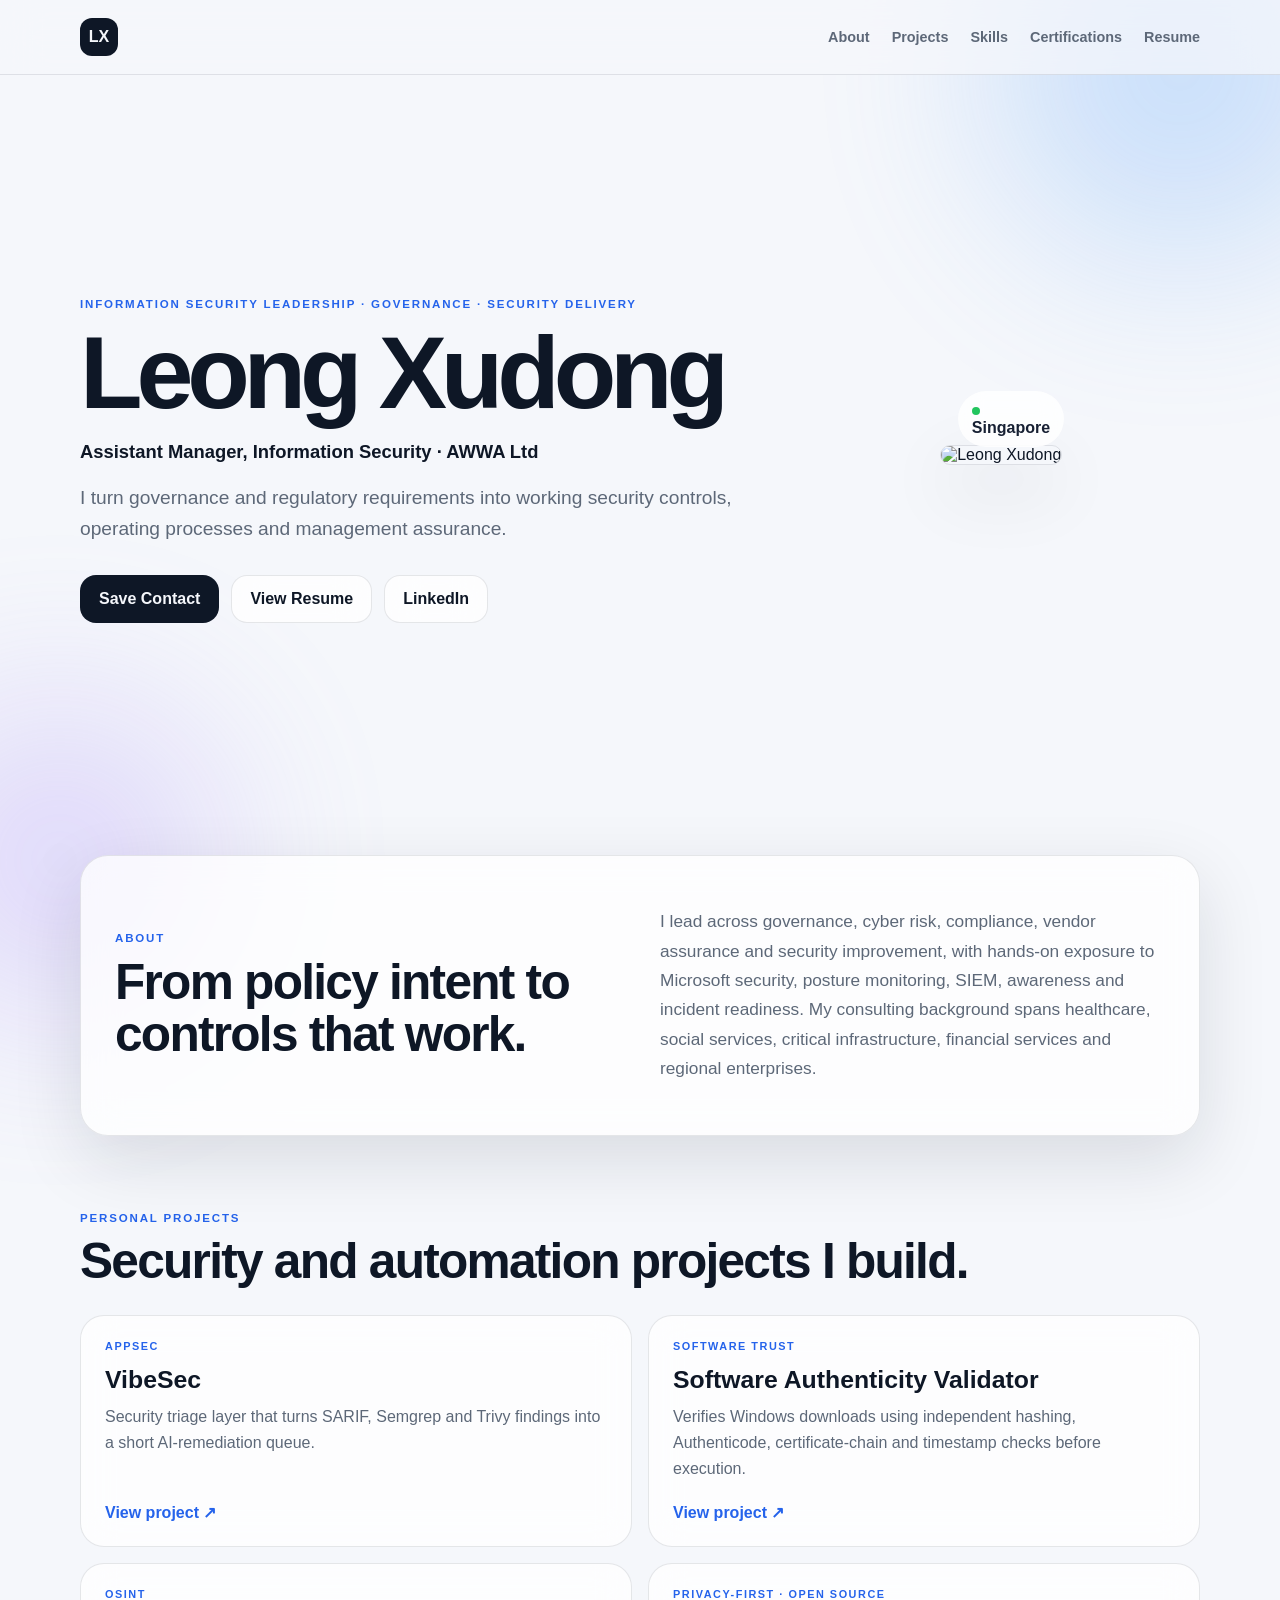
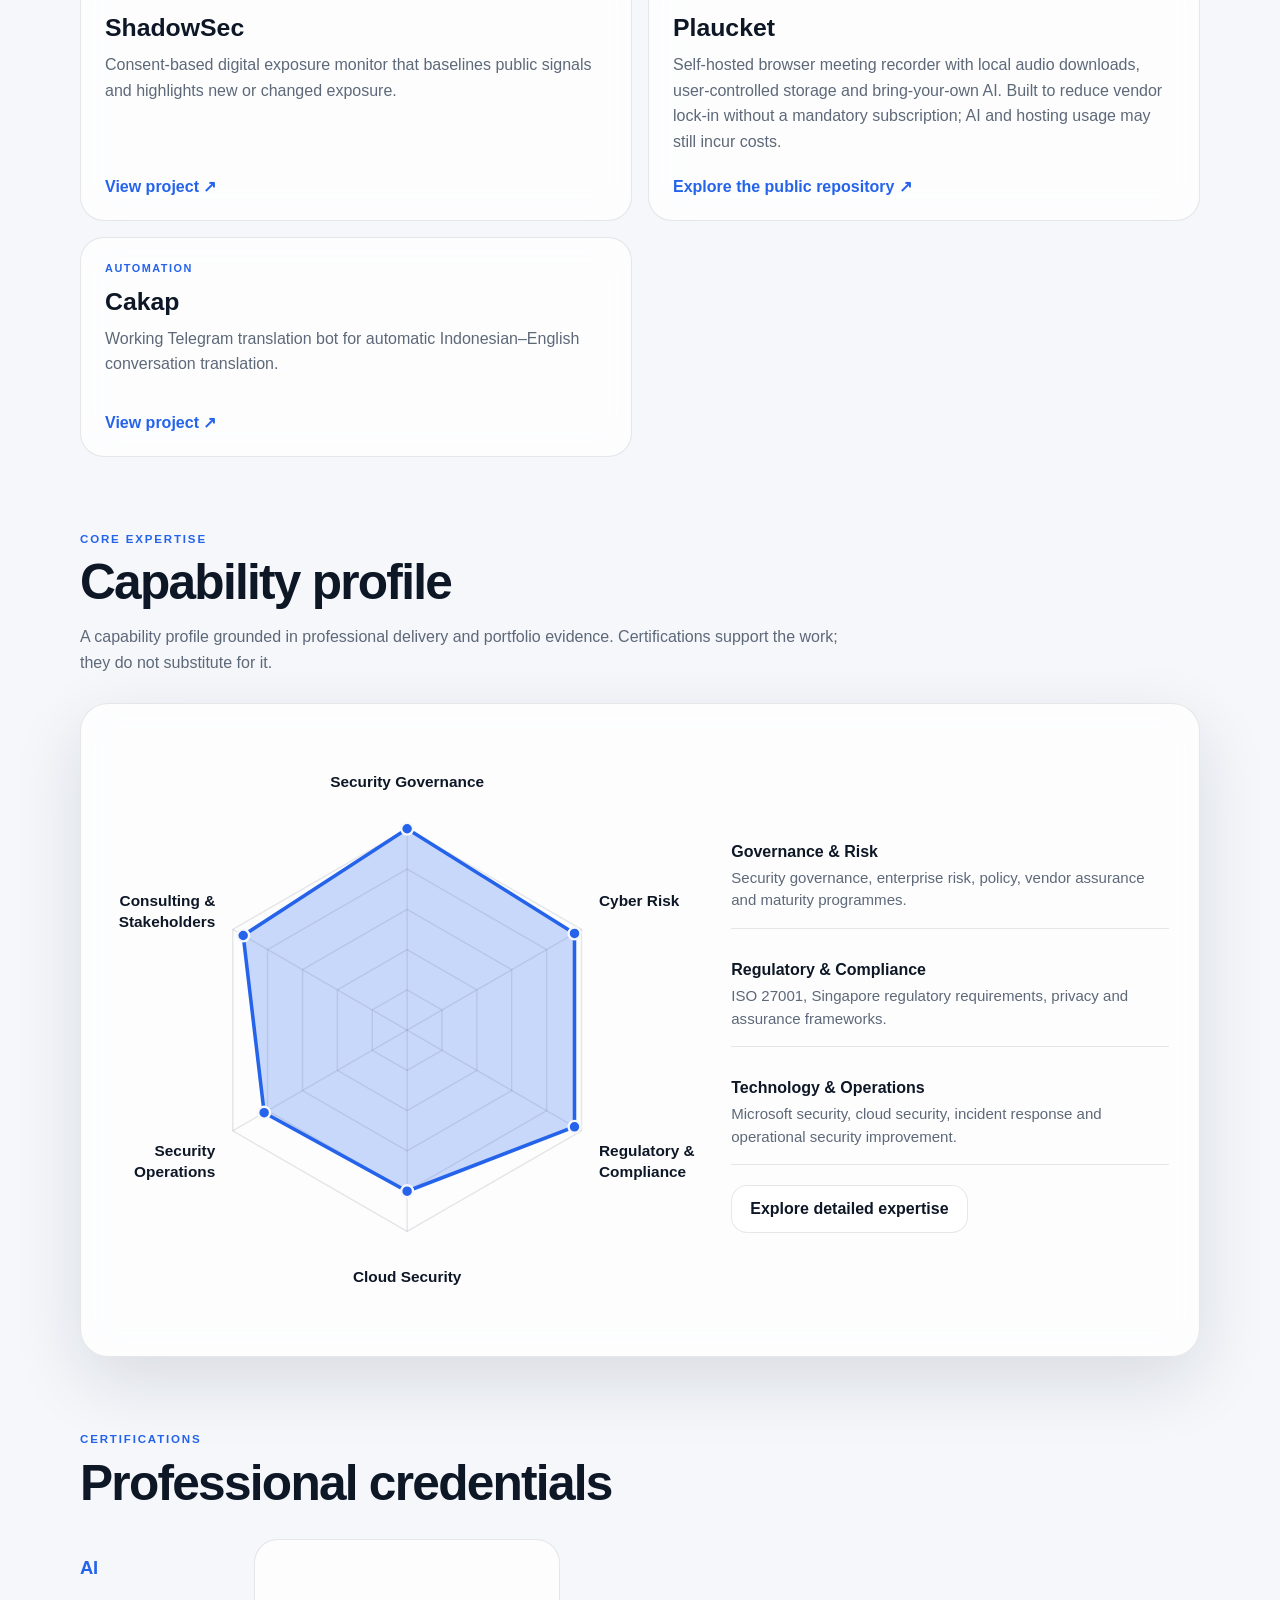
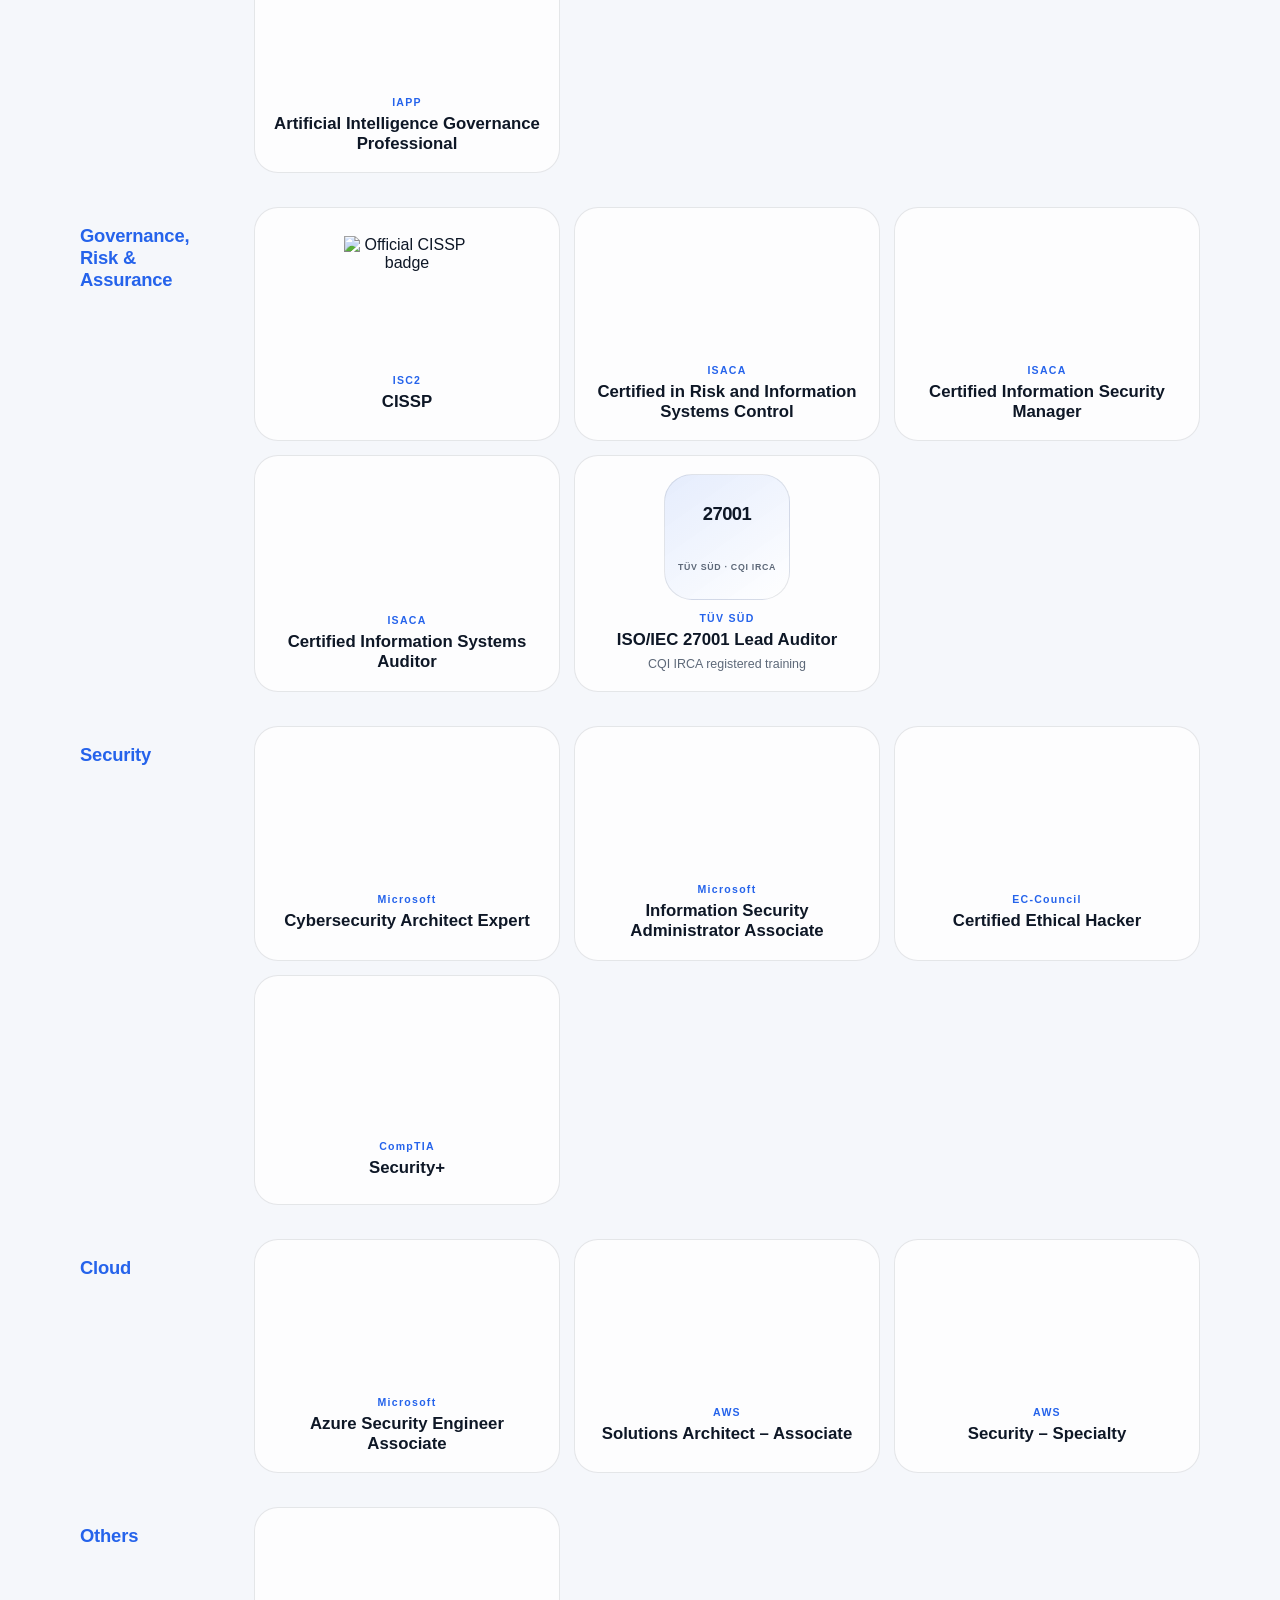
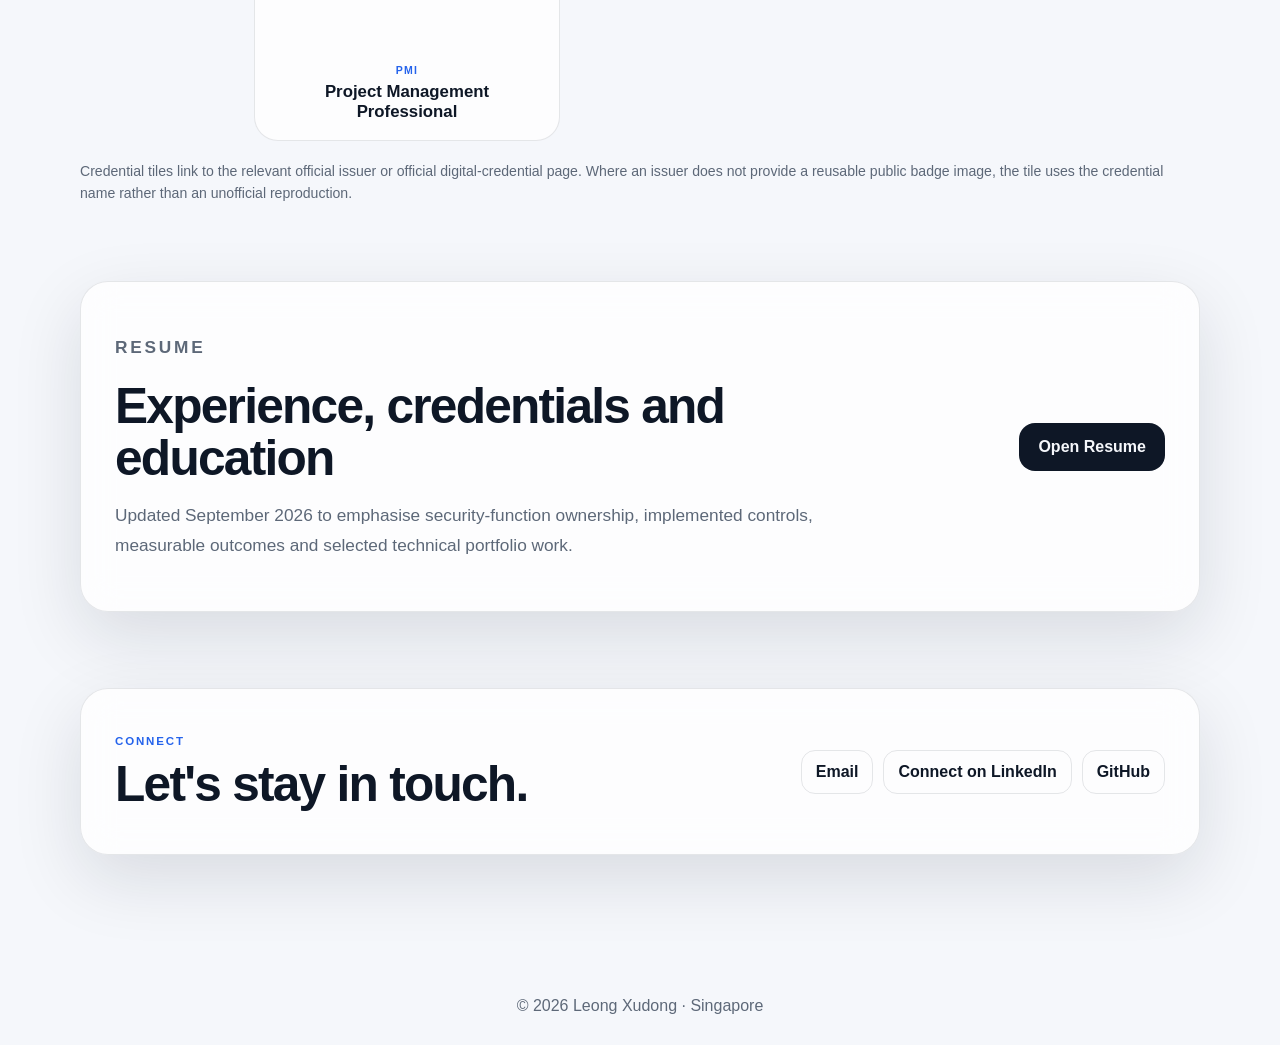
==== commit 6053a518: "Reposition portfolio around security leadership and delivery" ====
--- a/index.html
+++ b/index.html
@@ -1 +1 @@
-<!doctype html><html lang="en"><head><meta charset="utf-8"><meta name="viewport" content="width=device-width, initial-scale=1"><meta name="description" content="Leong Xudong — Information Security, Security Governance, Cyber Risk and Regulatory Compliance."><meta name="theme-color" content="#0b1220"><title>Leong Xudong | Information Security</title><link rel="stylesheet" href="style.css"></head><body><div class="ambient one"></div><div class="ambient two"></div><header class="topbar"><a class="brand" href="#top">LX</a><nav><a href="#about">About</a><a href="#projects">Projects</a><a href="#skills">Skills</a><a href="#certifications">Certifications</a><a href="#resume">Resume</a></nav></header><main id="top"><section class="hero reveal"><div class="hero-copy"><p class="kicker">INFORMATION SECURITY · SECURITY GOVERNANCE · CYBER RISK</p><h1>Leong Xudong</h1><p class="role">Assistant Manager, Information Security · AWWA Ltd</p><p class="lead">Security governance, cyber risk management, regulatory compliance, vendor assurance and Microsoft security.</p><div class="actions"><a class="button primary" href="Xudong-Leong.vcf" download>Save Contact</a><a class="button" href="resume.html">View Resume</a><a class="button" href="https://www.linkedin.com/in/leong-xudong-a3047a219" target="_blank" rel="noopener">LinkedIn</a></div></div><div class="portrait-wrap"><img class="portrait" src="https://avatars.githubusercontent.com/u/53284782?v=4" alt="Leong Xudong"><div class="status"><span></span> Singapore</div></div></section><section id="about" class="panel reveal"><div><p class="section-label">ABOUT</p><h2>Security leadership grounded in practical delivery.</h2></div><p>Information security professional specialising in security governance, cyber risk management, regulatory compliance, policy development, and security awareness across healthcare, social services, consulting, and enterprise environments.</p></section><section id="projects" class="reveal"><p class="section-label">PERSONAL PROJECTS</p><h2>Security and automation projects I build.</h2><div class="project-grid"><a class="project-card" href="https://github.com/leongxudong/VibeSec" target="_blank" rel="noopener"><span class="project-tag">APPSEC</span><strong>VibeSec</strong><p>Security triage layer that turns SARIF, Semgrep and Trivy findings into a short AI-remediation queue.</p><span class="project-link">View project ↗</span></a><a class="project-card" href="https://github.com/leongxudong/windows-software-authenticity-validator" target="_blank" rel="noopener"><span class="project-tag">SOFTWARE TRUST</span><strong>Software Authenticity Validator</strong><p>Verifies Windows downloads using independent hashing, Authenticode, certificate-chain and timestamp checks before execution.</p><span class="project-link">View project ↗</span></a><a class="project-card" href="https://github.com/leongxudong/ShadowSec" target="_blank" rel="noopener"><span class="project-tag">OSINT</span><strong>ShadowSec</strong><p>Consent-based digital exposure monitor that baselines public signals and highlights new or changed exposure.</p><span class="project-link">View project ↗</span></a><a class="project-card" href="https://github.com/leongxudong/Plaucket_Public" target="_blank" rel="noopener"><span class="project-tag">PRIVACY-FIRST · OPEN SOURCE</span><strong>Plaucket</strong><p>Self-hosted browser meeting recorder with local audio downloads, user-controlled storage and bring-your-own AI. Built to reduce vendor lock-in without a mandatory subscription; AI and hosting usage may still incur costs.</p><span class="project-link">Explore the public repository ↗</span></a><a class="project-card" href="https://github.com/leongxudong/Cakap" target="_blank" rel="noopener"><span class="project-tag">AUTOMATION</span><strong>Cakap</strong><p>Working Telegram translation bot for automatic Indonesian–English conversation translation.</p><span class="project-link">View project ↗</span></a></div></section><section id="skills" class="reveal skills-section"><p class="section-label">CORE EXPERTISE</p><h2>Capability profile</h2><p class="skills-note">Relative experience emphasis based on demonstrated professional work and projects, independent of certifications.</p><div class="radar-card"><svg class="skills-radar" viewBox="0 0 500 500" role="img" aria-labelledby="radar-title radar-desc"><title id="radar-title">Information security capability radar</title><desc id="radar-desc">Radar showing strongest emphasis in security governance, cyber risk, regulatory compliance and consulting, with substantial cloud security and security operations experience.</desc><g class="radar-grid"><polygon points="250,216 279.4,233 279.4,267 250,284 220.6,267 220.6,233"/><polygon points="250,182 308.9,216 308.9,284 250,318 191.1,284 191.1,216"/><polygon points="250,148 338.3,199 338.3,301 250,352 161.7,301 161.7,199"/><polygon points="250,114 367.8,182 367.8,318 250,386 132.2,318 132.2,182"/><polygon points="250,80 397.2,165 397.2,335 250,420 102.8,335 102.8,165"/><line x1="250" y1="250" x2="250" y2="80"/><line x1="250" y1="250" x2="397.2" y2="165"/><line x1="250" y1="250" x2="397.2" y2="335"/><line x1="250" y1="250" x2="250" y2="420"/><line x1="250" y1="250" x2="102.8" y2="335"/><line x1="250" y1="250" x2="102.8" y2="165"/></g><polygon class="radar-area" points="250,80 391.3,168.4 391.3,331.6 250,386 129.3,319.7 111.6,170.1"/><g class="radar-points"><circle cx="250" cy="80" r="5"/><circle cx="391.3" cy="168.4" r="5"/><circle cx="391.3" cy="331.6" r="5"/><circle cx="250" cy="386" r="5"/><circle cx="129.3" cy="319.7" r="5"/><circle cx="111.6" cy="170.1" r="5"/></g><g class="radar-labels"><text x="250" y="45" text-anchor="middle">Security Governance</text><text x="412" y="145" text-anchor="start">Cyber Risk</text><text x="412" y="356" text-anchor="start"><tspan x="412" dy="0">Regulatory &amp;</tspan><tspan x="412" dy="18">Compliance</tspan></text><text x="250" y="463" text-anchor="middle">Cloud Security</text><text x="88" y="356" text-anchor="end"><tspan x="88">Security</tspan><tspan x="88" dy="18">Operations</tspan></text><text x="88" y="145" text-anchor="end"><tspan x="88">Consulting &amp;</tspan><tspan x="88" dy="18">Stakeholders</tspan></text></g></svg><div class="radar-summary"><div><strong>Governance &amp; Risk</strong><span>Security governance, enterprise risk, policy, vendor assurance and maturity programmes.</span></div><div><strong>Regulatory &amp; Compliance</strong><span>ISO 27001, Singapore regulatory requirements, privacy and assurance frameworks.</span></div><div><strong>Technology &amp; Operations</strong><span>Microsoft security, cloud security, incident response and operational security improvement.</span></div><a class="button" href="expertise.html">Explore detailed expertise</a></div></div></section><section id="certifications" class="reveal"><p class="section-label">CERTIFICATIONS</p><h2>Professional credentials</h2><div class="cert-groups"><section class="cert-group"><h3>AI</h3><div class="cert-grid"><a class="cert-badge" href="https://iapp.org/certify/aigp" target="_blank" rel="noopener"><div class="badge-mark">AIGP<small>IAPP</small></div><span class="issuer">IAPP</span><strong>Artificial Intelligence Governance Professional</strong></a></div></section><section class="cert-group"><h3>Governance, Risk &amp; Assurance</h3><div class="cert-grid"><a class="cert-badge" href="https://www.isc2.org/certifications/cissp" target="_blank" rel="noopener"><img src="https://edge.sitecorecloud.io/internationf173-xmc4e73-prodbc0f-9660/media/Project/ISC2/Main/Components/Product-Masthead/Badge-CISSP-black.png?h=880&amp;iar=0&amp;w=880" alt="Official CISSP badge"><span class="issuer">ISC2</span><strong>CISSP</strong></a><a class="cert-badge" href="https://www.isaca.org/credentialing/crisc" target="_blank" rel="noopener"><div class="badge-mark">CRISC<small>ISACA</small></div><span class="issuer">ISACA</span><strong>Certified in Risk and Information Systems Control</strong></a><a class="cert-badge" href="https://www.isaca.org/credentialing/cism" target="_blank" rel="noopener"><div class="badge-mark">CISM<small>ISACA</small></div><span class="issuer">ISACA</span><strong>Certified Information Security Manager</strong></a><a class="cert-badge" href="https://www.isaca.org/credentialing/cisa" target="_blank" rel="noopener"><div class="badge-mark">CISA<small>ISACA</small></div><span class="issuer">ISACA</span><strong>Certified Information Systems Auditor</strong></a><a class="cert-badge" href="https://www.tuvsud.com/en-sg/store/academy-sg/sectors/cybersecurity/0008-iso-iec-27001-lead-auditor-cqi-irca" target="_blank" rel="noopener"><div class="badge-mark">27001<small>TÜV SÜD · CQI IRCA</small></div><span class="issuer">TÜV SÜD</span><strong>ISO/IEC 27001 Lead Auditor</strong><span class="detail">CQI IRCA registered training</span></a></div></section><section class="cert-group"><h3>Security</h3><div class="cert-grid"><a class="cert-badge" href="https://learn.microsoft.com/credentials/certifications/cybersecurity-architect-expert/" target="_blank" rel="noopener"><div class="badge-mark">SC-100<small>MICROSOFT</small></div><span class="issuer">Microsoft</span><strong>Cybersecurity Architect Expert</strong></a><a class="cert-badge" href="https://learn.microsoft.com/credentials/certifications/information-security-administrator/" target="_blank" rel="noopener"><div class="badge-mark">SC-401<small>MICROSOFT</small></div><span class="issuer">Microsoft</span><strong>Information Security Administrator Associate</strong></a><a class="cert-badge" href="https://learn.microsoft.com/credentials/certifications/security-compliance-and-identity-fundamentals/" target="_blank" rel="noopener"><div class="badge-mark">SC-900<small>MICROSOFT</small></div><span class="issuer">Microsoft</span><strong>Security, Compliance &amp; Identity Fundamentals</strong></a><a class="cert-badge" href="https://www.eccouncil.org/train-certify/certified-ethical-hacker-ceh/" target="_blank" rel="noopener"><div class="badge-mark">CEH<small>EC-COUNCIL</small></div><span class="issuer">EC-Council</span><strong>Certified Ethical Hacker</strong></a><a class="cert-badge" href="https://www.credly.com/org/comptia/badge/comptia-security-ce-certification" target="_blank" rel="noopener"><div class="badge-mark">Security+<small>COMPTIA</small></div><span class="issuer">CompTIA</span><strong>Security+</strong></a></div></section><section class="cert-group"><h3>Cloud</h3><div class="cert-grid"><a class="cert-badge" href="https://learn.microsoft.com/credentials/certifications/azure-security-engineer/" target="_blank" rel="noopener"><div class="badge-mark">AZ-500<small>MICROSOFT</small></div><span class="issuer">Microsoft</span><strong>Azure Security Engineer Associate</strong></a><a class="cert-badge" href="https://learn.microsoft.com/credentials/certifications/azure-fundamentals/" target="_blank" rel="noopener"><div class="badge-mark">AZ-900<small>MICROSOFT</small></div><span class="issuer">Microsoft</span><strong>Azure Fundamentals</strong></a><a class="cert-badge" href="https://www.credly.com/org/amazon-web-services/badge/aws-certified-solutions-architect-associate" target="_blank" rel="noopener"><div class="badge-mark">AWS SAA<small>ASSOCIATE</small></div><span class="issuer">AWS</span><strong>Solutions Architect – Associate</strong></a><a class="cert-badge" href="https://www.credly.com/org/amazon-web-services/badge/aws-certified-security-specialty/" target="_blank" rel="noopener"><div class="badge-mark">AWS Security<small>SPECIALTY</small></div><span class="issuer">AWS</span><strong>Security – Specialty</strong></a><a class="cert-badge" href="https://www.credly.com/org/amazon-web-services/badge/aws-certified-cloud-practitioner" target="_blank" rel="noopener"><div class="badge-mark">AWS CCP<small>FOUNDATIONAL</small></div><span class="issuer">AWS</span><strong>Cloud Practitioner</strong></a></div></section><section class="cert-group"><h3>Microsoft 365</h3><div class="cert-grid"><a class="cert-badge" href="https://learn.microsoft.com/credentials/certifications/microsoft-365-fundamentals/" target="_blank" rel="noopener"><div class="badge-mark">MS-900<small>MICROSOFT</small></div><span class="issuer">Microsoft</span><strong>Microsoft 365 Fundamentals</strong></a></div></section><section class="cert-group"><h3>Others</h3><div class="cert-grid"><a class="cert-badge" href="https://www.credly.com/org/project-management-institute/badge/project-management-professional-pmp" target="_blank" rel="noopener"><div class="badge-mark">PMP<small>PMI</small></div><span class="issuer">PMI</span><strong>Project Management Professional</strong></a></div></section></div><p class="cert-note">Credential tiles link to the relevant official issuer or official digital-credential page. Where an issuer does not provide a reusable public badge image, the tile uses the credential name rather than an unofficial reproduction.</p></section><section id="resume" class="resume-card reveal"><div><p class="section-label">RESUME</p><h2>Experience, credentials and education</h2><p>Public résumé updated September 2026. Aligned to CV v2.7 with current AWWA responsibilities, consulting experience, senior certifications and education.</p></div><a class="button primary" href="resume.html">Open Resume</a></section><section class="contact-strip reveal"><div><p class="section-label">CONNECT</p><h2>Let's stay in touch.</h2></div><div class="socials"><a href="mailto:leongxudong@outlook.com">Email</a><a href="https://www.linkedin.com/in/leong-xudong-a3047a219" target="_blank" rel="noopener">Connect on LinkedIn</a><a href="https://github.com/leongxudong" target="_blank" rel="noopener">GitHub</a></div></section></main><footer>© 2026 Leong Xudong · Singapore</footer><script>const observer=new IntersectionObserver(entries=>entries.forEach(entry=>{if(entry.isIntersecting)entry.target.classList.add('show')}),{threshold:.12});document.querySelectorAll('.reveal').forEach(element=>observer.observe(element));</script></body></html>+<!doctype html><html lang="en"><head><meta charset="utf-8"><meta name="viewport" content="width=device-width, initial-scale=1"><meta name="description" content="Leong Xudong — information security leadership that turns governance and risk requirements into working controls and measurable assurance."><meta name="theme-color" content="#0b1220"><title>Leong Xudong | Information Security</title><link rel="stylesheet" href="style.css"></head><body><div class="ambient one"></div><div class="ambient two"></div><header class="topbar"><a class="brand" href="#top">LX</a><nav><a href="#about">About</a><a href="#projects">Projects</a><a href="#skills">Skills</a><a href="#certifications">Certifications</a><a href="#resume">Resume</a></nav></header><main id="top"><section class="hero reveal"><div class="hero-copy"><p class="kicker">INFORMATION SECURITY LEADERSHIP · GOVERNANCE · SECURITY DELIVERY</p><h1>Leong Xudong</h1><p class="role">Assistant Manager, Information Security · AWWA Ltd</p><p class="lead">I turn governance and regulatory requirements into working security controls, operating processes and management assurance.</p><div class="actions"><a class="button primary" href="Xudong-Leong.vcf" download>Save Contact</a><a class="button" href="resume.html">View Resume</a><a class="button" href="https://www.linkedin.com/in/leong-xudong-a3047a219" target="_blank" rel="noopener">LinkedIn</a></div></div><div class="portrait-wrap"><img class="portrait" src="https://avatars.githubusercontent.com/u/53284782?v=4" alt="Leong Xudong"><div class="status"><span></span> Singapore</div></div></section><section id="about" class="panel reveal"><div><p class="section-label">ABOUT</p><h2>From policy intent to controls that work.</h2></div><p>I lead across governance, cyber risk, compliance, vendor assurance and security improvement, with hands-on exposure to Microsoft security, posture monitoring, SIEM, awareness and incident readiness. My consulting background spans healthcare, social services, critical infrastructure, financial services and regional enterprises.</p></section><section id="projects" class="reveal"><p class="section-label">PERSONAL PROJECTS</p><h2>Security and automation projects I build.</h2><div class="project-grid"><a class="project-card" href="https://github.com/leongxudong/VibeSec" target="_blank" rel="noopener"><span class="project-tag">APPSEC</span><strong>VibeSec</strong><p>Security triage layer that turns SARIF, Semgrep and Trivy findings into a short AI-remediation queue.</p><span class="project-link">View project ↗</span></a><a class="project-card" href="https://github.com/leongxudong/windows-software-authenticity-validator" target="_blank" rel="noopener"><span class="project-tag">SOFTWARE TRUST</span><strong>Software Authenticity Validator</strong><p>Verifies Windows downloads using independent hashing, Authenticode, certificate-chain and timestamp checks before execution.</p><span class="project-link">View project ↗</span></a><a class="project-card" href="https://github.com/leongxudong/ShadowSec" target="_blank" rel="noopener"><span class="project-tag">OSINT</span><strong>ShadowSec</strong><p>Consent-based digital exposure monitor that baselines public signals and highlights new or changed exposure.</p><span class="project-link">View project ↗</span></a><a class="project-card" href="https://github.com/leongxudong/Plaucket_Public" target="_blank" rel="noopener"><span class="project-tag">PRIVACY-FIRST · OPEN SOURCE</span><strong>Plaucket</strong><p>Self-hosted browser meeting recorder with local audio downloads, user-controlled storage and bring-your-own AI. Built to reduce vendor lock-in without a mandatory subscription; AI and hosting usage may still incur costs.</p><span class="project-link">Explore the public repository ↗</span></a><a class="project-card" href="https://github.com/leongxudong/Cakap" target="_blank" rel="noopener"><span class="project-tag">AUTOMATION</span><strong>Cakap</strong><p>Working Telegram translation bot for automatic Indonesian–English conversation translation.</p><span class="project-link">View project ↗</span></a></div></section><section id="skills" class="reveal skills-section"><p class="section-label">CORE EXPERTISE</p><h2>Capability profile</h2><p class="skills-note">A capability profile grounded in professional delivery and portfolio evidence. Certifications support the work; they do not substitute for it.</p><div class="radar-card"><svg class="skills-radar" viewBox="0 0 500 500" role="img" aria-labelledby="radar-title radar-desc"><title id="radar-title">Information security capability radar</title><desc id="radar-desc">Radar showing strongest emphasis in security governance, cyber risk, regulatory compliance and consulting, with substantial cloud security and security operations experience.</desc><g class="radar-grid"><polygon points="250,216 279.4,233 279.4,267 250,284 220.6,267 220.6,233"/><polygon points="250,182 308.9,216 308.9,284 250,318 191.1,284 191.1,216"/><polygon points="250,148 338.3,199 338.3,301 250,352 161.7,301 161.7,199"/><polygon points="250,114 367.8,182 367.8,318 250,386 132.2,318 132.2,182"/><polygon points="250,80 397.2,165 397.2,335 250,420 102.8,335 102.8,165"/><line x1="250" y1="250" x2="250" y2="80"/><line x1="250" y1="250" x2="397.2" y2="165"/><line x1="250" y1="250" x2="397.2" y2="335"/><line x1="250" y1="250" x2="250" y2="420"/><line x1="250" y1="250" x2="102.8" y2="335"/><line x1="250" y1="250" x2="102.8" y2="165"/></g><polygon class="radar-area" points="250,80 391.3,168.4 391.3,331.6 250,386 129.3,319.7 111.6,170.1"/><g class="radar-points"><circle cx="250" cy="80" r="5"/><circle cx="391.3" cy="168.4" r="5"/><circle cx="391.3" cy="331.6" r="5"/><circle cx="250" cy="386" r="5"/><circle cx="129.3" cy="319.7" r="5"/><circle cx="111.6" cy="170.1" r="5"/></g><g class="radar-labels"><text x="250" y="45" text-anchor="middle">Security Governance</text><text x="412" y="145" text-anchor="start">Cyber Risk</text><text x="412" y="356" text-anchor="start"><tspan x="412" dy="0">Regulatory &amp;</tspan><tspan x="412" dy="18">Compliance</tspan></text><text x="250" y="463" text-anchor="middle">Cloud Security</text><text x="88" y="356" text-anchor="end"><tspan x="88">Security</tspan><tspan x="88" dy="18">Operations</tspan></text><text x="88" y="145" text-anchor="end"><tspan x="88">Consulting &amp;</tspan><tspan x="88" dy="18">Stakeholders</tspan></text></g></svg><div class="radar-summary"><div><strong>Governance &amp; Risk</strong><span>Security governance, enterprise risk, policy, vendor assurance and maturity programmes.</span></div><div><strong>Regulatory &amp; Compliance</strong><span>ISO 27001, Singapore regulatory requirements, privacy and assurance frameworks.</span></div><div><strong>Technology &amp; Operations</strong><span>Microsoft security, cloud security, incident response and operational security improvement.</span></div><a class="button" href="expertise.html">Explore detailed expertise</a></div></div></section><section id="certifications" class="reveal"><p class="section-label">CERTIFICATIONS</p><h2>Professional credentials</h2><div class="cert-groups"><section class="cert-group"><h3>AI</h3><div class="cert-grid"><a class="cert-badge" href="https://iapp.org/certify/aigp" target="_blank" rel="noopener"><div class="badge-mark">AIGP<small>IAPP</small></div><span class="issuer">IAPP</span><strong>Artificial Intelligence Governance Professional</strong></a></div></section><section class="cert-group"><h3>Governance, Risk &amp; Assurance</h3><div class="cert-grid"><a class="cert-badge" href="https://www.isc2.org/certifications/cissp" target="_blank" rel="noopener"><img src="https://edge.sitecorecloud.io/internationf173-xmc4e73-prodbc0f-9660/media/Project/ISC2/Main/Components/Product-Masthead/Badge-CISSP-black.png?h=880&amp;iar=0&amp;w=880" alt="Official CISSP badge"><span class="issuer">ISC2</span><strong>CISSP</strong></a><a class="cert-badge" href="https://www.isaca.org/credentialing/crisc" target="_blank" rel="noopener"><div class="badge-mark">CRISC<small>ISACA</small></div><span class="issuer">ISACA</span><strong>Certified in Risk and Information Systems Control</strong></a><a class="cert-badge" href="https://www.isaca.org/credentialing/cism" target="_blank" rel="noopener"><div class="badge-mark">CISM<small>ISACA</small></div><span class="issuer">ISACA</span><strong>Certified Information Security Manager</strong></a><a class="cert-badge" href="https://www.isaca.org/credentialing/cisa" target="_blank" rel="noopener"><div class="badge-mark">CISA<small>ISACA</small></div><span class="issuer">ISACA</span><strong>Certified Information Systems Auditor</strong></a><a class="cert-badge" href="https://www.tuvsud.com/en-sg/store/academy-sg/sectors/cybersecurity/0008-iso-iec-27001-lead-auditor-cqi-irca" target="_blank" rel="noopener"><div class="badge-mark">27001<small>TÜV SÜD · CQI IRCA</small></div><span class="issuer">TÜV SÜD</span><strong>ISO/IEC 27001 Lead Auditor</strong><span class="detail">CQI IRCA registered training</span></a></div></section><section class="cert-group"><h3>Security</h3><div class="cert-grid"><a class="cert-badge" href="https://learn.microsoft.com/credentials/certifications/cybersecurity-architect-expert/" target="_blank" rel="noopener"><div class="badge-mark">SC-100<small>MICROSOFT</small></div><span class="issuer">Microsoft</span><strong>Cybersecurity Architect Expert</strong></a><a class="cert-badge" href="https://learn.microsoft.com/credentials/certifications/information-security-administrator/" target="_blank" rel="noopener"><div class="badge-mark">SC-401<small>MICROSOFT</small></div><span class="issuer">Microsoft</span><strong>Information Security Administrator Associate</strong></a><a class="cert-badge" href="https://learn.microsoft.com/credentials/certifications/security-compliance-and-identity-fundamentals/" target="_blank" rel="noopener"><div class="badge-mark">SC-900<small>MICROSOFT</small></div><span class="issuer">Microsoft</span><strong>Security, Compliance &amp; Identity Fundamentals</strong></a><a class="cert-badge" href="https://www.eccouncil.org/train-certify/certified-ethical-hacker-ceh/" target="_blank" rel="noopener"><div class="badge-mark">CEH<small>EC-COUNCIL</small></div><span class="issuer">EC-Council</span><strong>Certified Ethical Hacker</strong></a><a class="cert-badge" href="https://www.credly.com/org/comptia/badge/comptia-security-ce-certification" target="_blank" rel="noopener"><div class="badge-mark">Security+<small>COMPTIA</small></div><span class="issuer">CompTIA</span><strong>Security+</strong></a></div></section><section class="cert-group"><h3>Cloud</h3><div class="cert-grid"><a class="cert-badge" href="https://learn.microsoft.com/credentials/certifications/azure-security-engineer/" target="_blank" rel="noopener"><div class="badge-mark">AZ-500<small>MICROSOFT</small></div><span class="issuer">Microsoft</span><strong>Azure Security Engineer Associate</strong></a><a class="cert-badge" href="https://learn.microsoft.com/credentials/certifications/azure-fundamentals/" target="_blank" rel="noopener"><div class="badge-mark">AZ-900<small>MICROSOFT</small></div><span class="issuer">Microsoft</span><strong>Azure Fundamentals</strong></a><a class="cert-badge" href="https://www.credly.com/org/amazon-web-services/badge/aws-certified-solutions-architect-associate" target="_blank" rel="noopener"><div class="badge-mark">AWS SAA<small>ASSOCIATE</small></div><span class="issuer">AWS</span><strong>Solutions Architect – Associate</strong></a><a class="cert-badge" href="https://www.credly.com/org/amazon-web-services/badge/aws-certified-security-specialty/" target="_blank" rel="noopener"><div class="badge-mark">AWS Security<small>SPECIALTY</small></div><span class="issuer">AWS</span><strong>Security – Specialty</strong></a><a class="cert-badge" href="https://www.credly.com/org/amazon-web-services/badge/aws-certified-cloud-practitioner" target="_blank" rel="noopener"><div class="badge-mark">AWS CCP<small>FOUNDATIONAL</small></div><span class="issuer">AWS</span><strong>Cloud Practitioner</strong></a></div></section><section class="cert-group"><h3>Microsoft 365</h3><div class="cert-grid"><a class="cert-badge" href="https://learn.microsoft.com/credentials/certifications/microsoft-365-fundamentals/" target="_blank" rel="noopener"><div class="badge-mark">MS-900<small>MICROSOFT</small></div><span class="issuer">Microsoft</span><strong>Microsoft 365 Fundamentals</strong></a></div></section><section class="cert-group"><h3>Others</h3><div class="cert-grid"><a class="cert-badge" href="https://www.credly.com/org/project-management-institute/badge/project-management-professional-pmp" target="_blank" rel="noopener"><div class="badge-mark">PMP<small>PMI</small></div><span class="issuer">PMI</span><strong>Project Management Professional</strong></a></div></section></div><p class="cert-note">Credential tiles link to the relevant official issuer or official digital-credential page. Where an issuer does not provide a reusable public badge image, the tile uses the credential name rather than an unofficial reproduction.</p></section><section id="resume" class="resume-card reveal"><div><p class="section-label">RESUME</p><h2>Experience, credentials and education</h2><p>Updated September 2026 to emphasise security-function ownership, implemented controls, measurable outcomes and selected technical portfolio work.</p></div><a class="button primary" href="resume.html">Open Resume</a></section><section class="contact-strip reveal"><div><p class="section-label">CONNECT</p><h2>Let's stay in touch.</h2></div><div class="socials"><a href="mailto:leongxudong@outlook.com">Email</a><a href="https://www.linkedin.com/in/leong-xudong-a3047a219" target="_blank" rel="noopener">Connect on LinkedIn</a><a href="https://github.com/leongxudong" target="_blank" rel="noopener">GitHub</a></div></section></main><footer>© 2026 Leong Xudong · Singapore</footer><script>const observer=new IntersectionObserver(entries=>entries.forEach(entry=>{if(entry.isIntersecting)entry.target.classList.add('show')}),{threshold:.12});document.querySelectorAll('.reveal').forEach(element=>observer.observe(element));</script></body></html>
